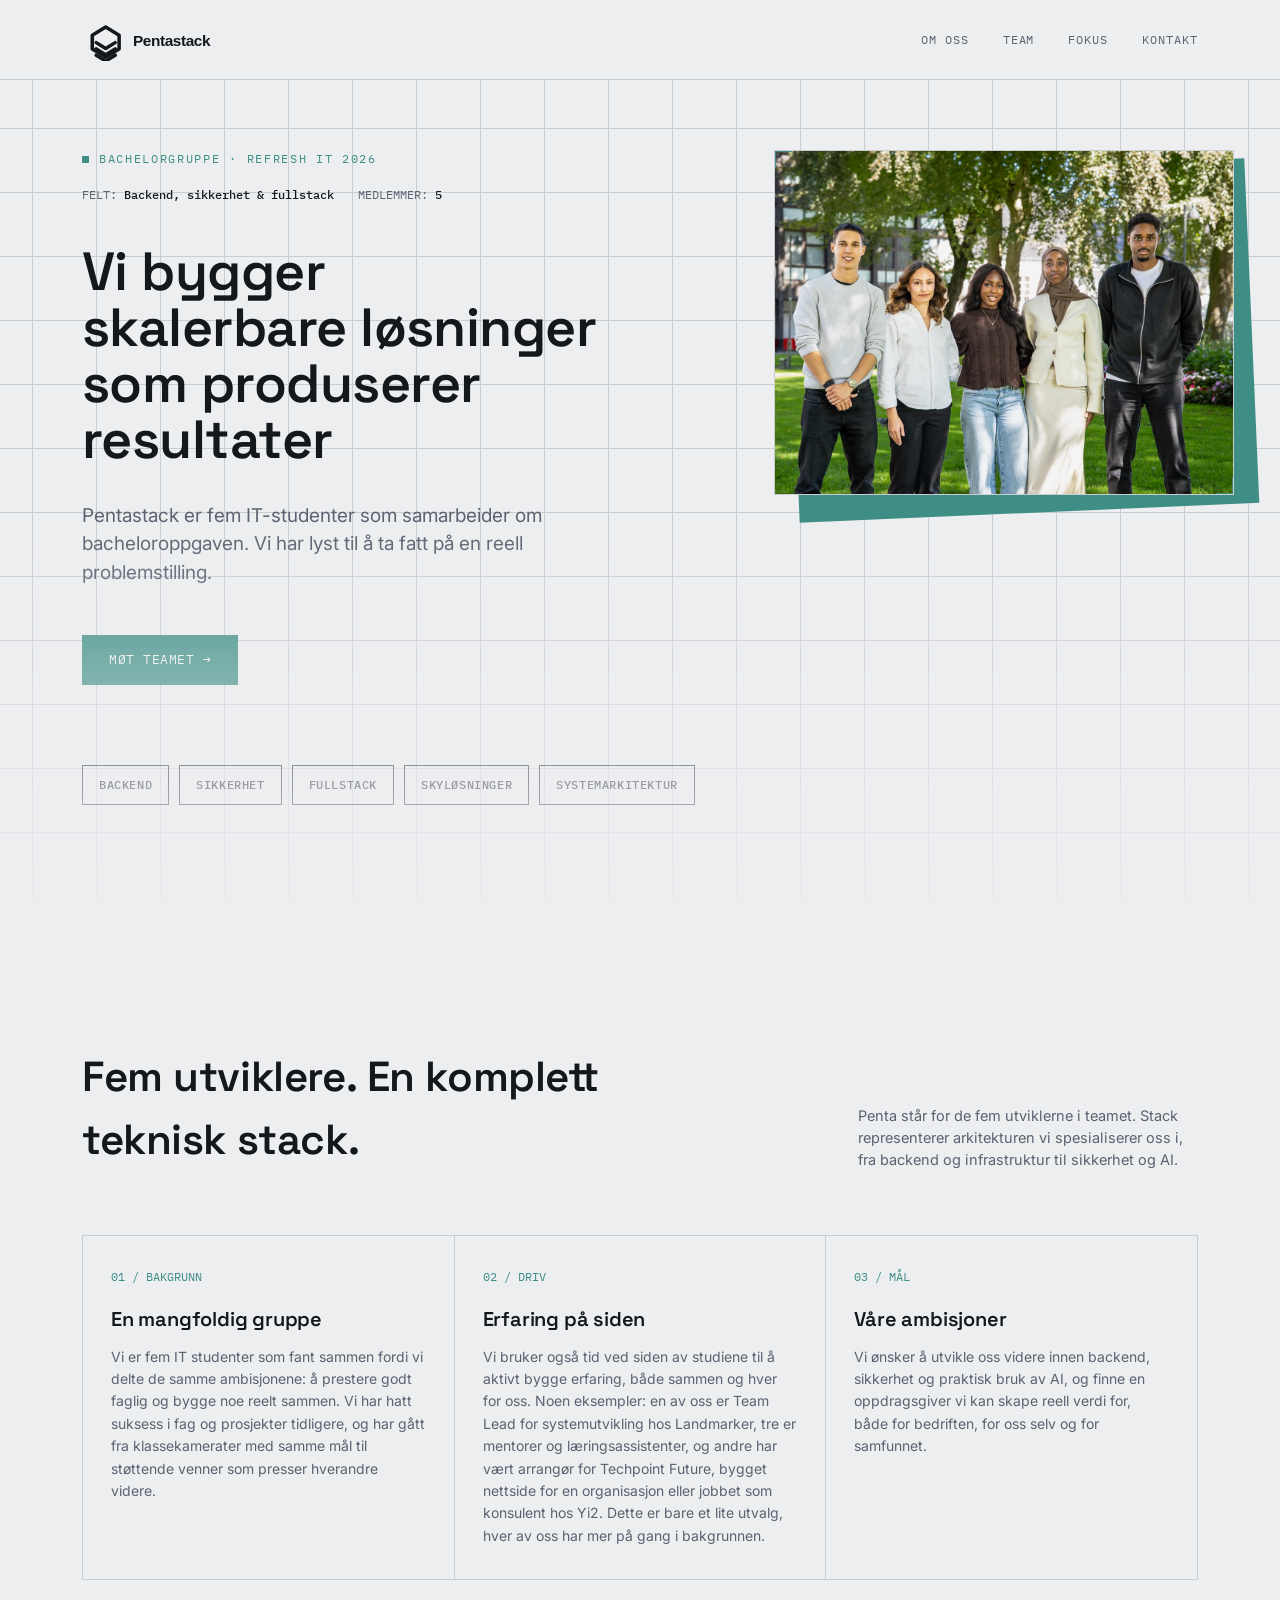
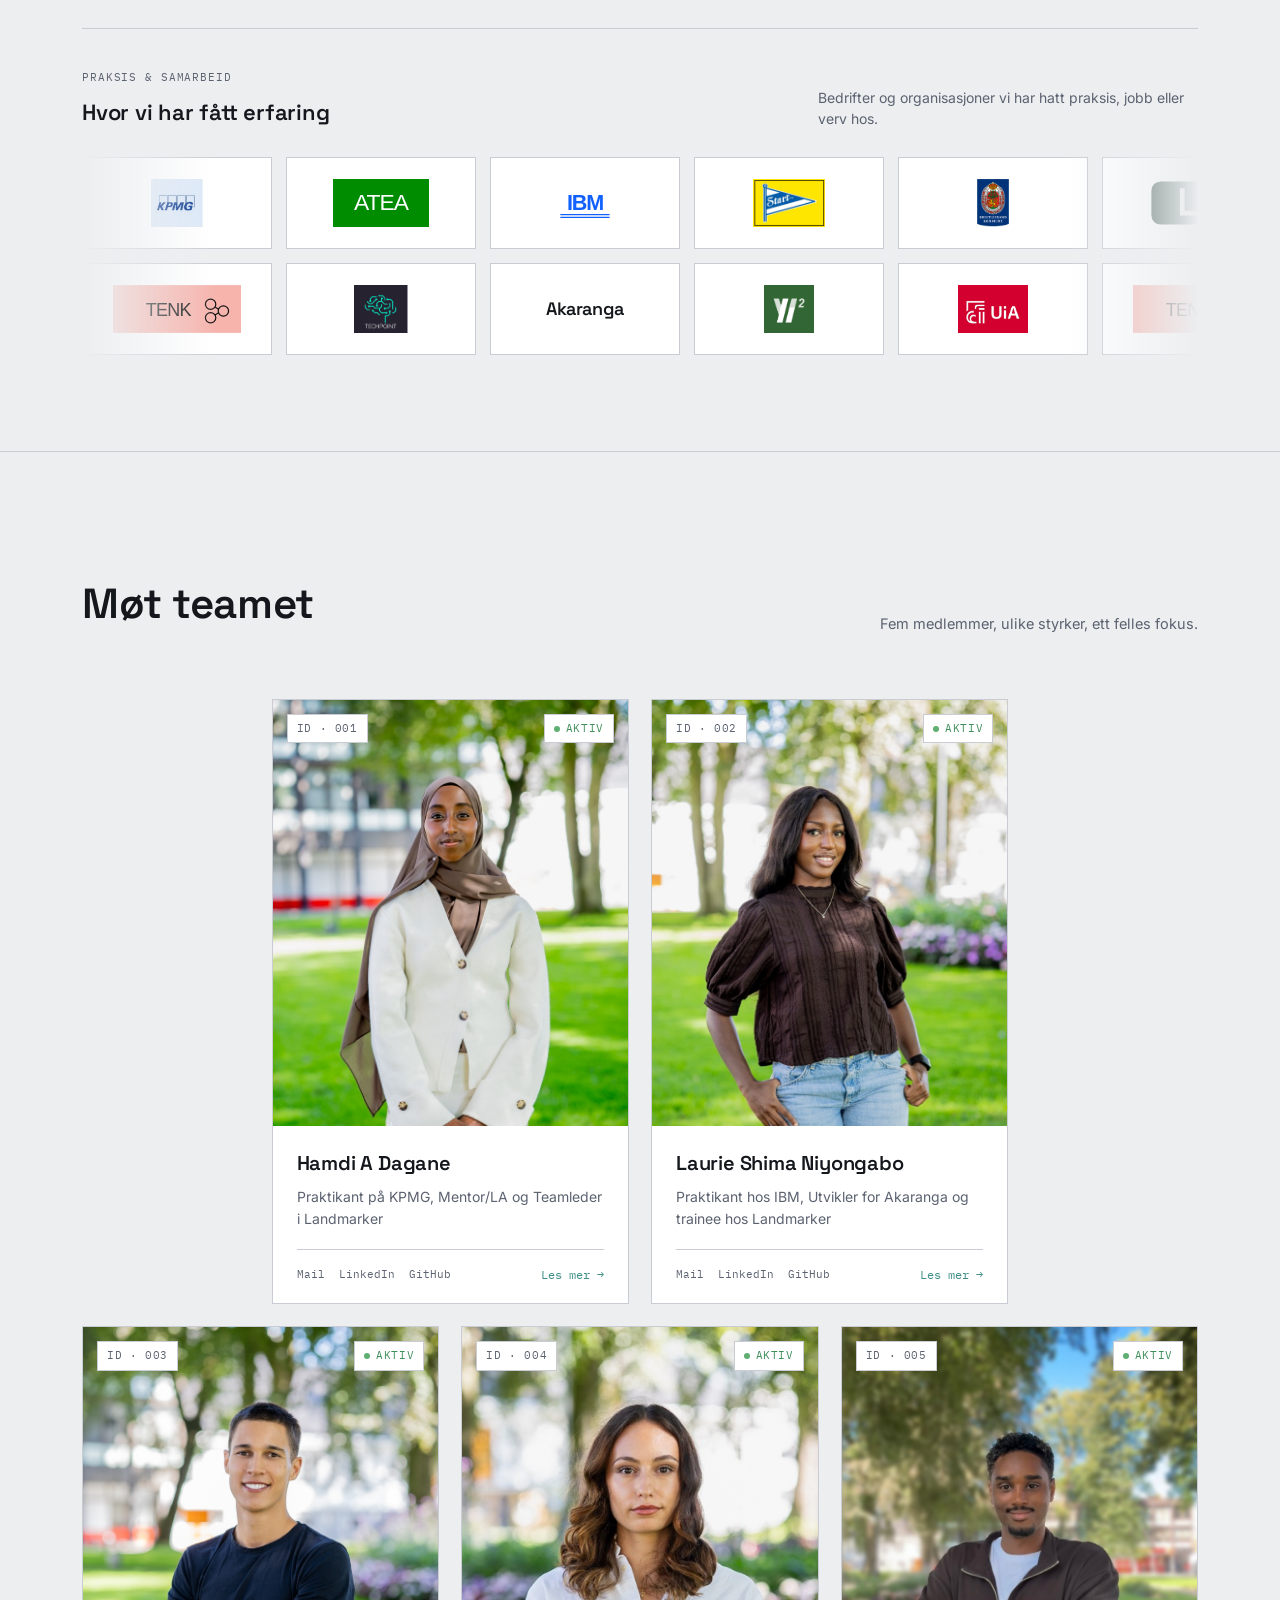
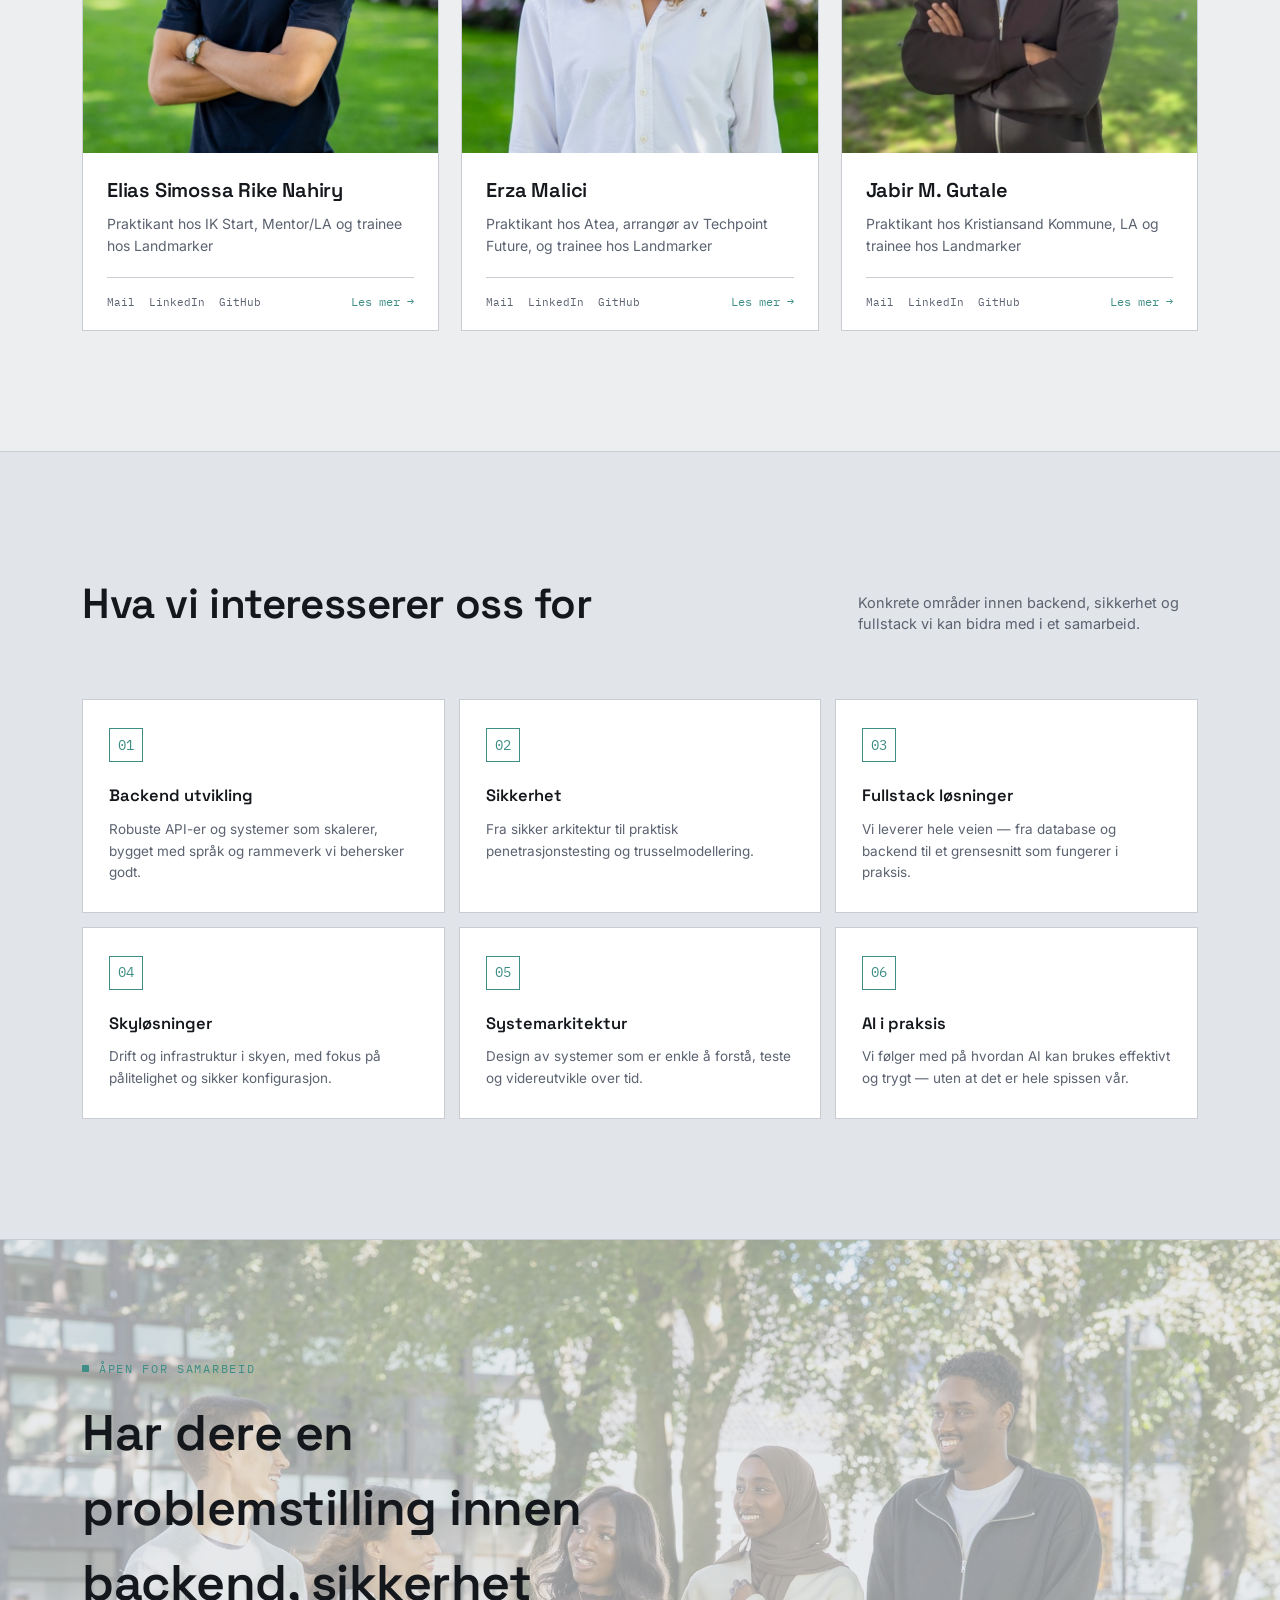
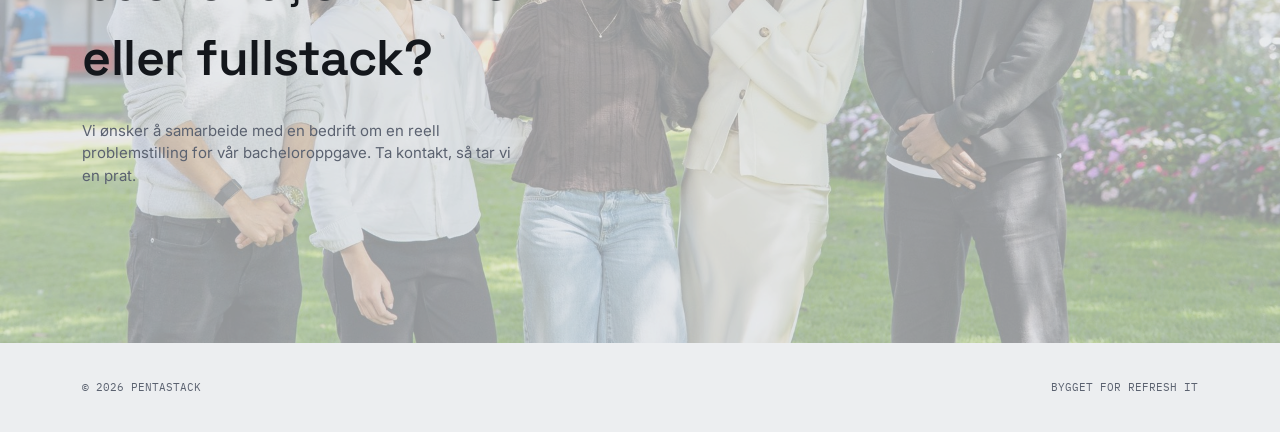
==== index.html @ 1e32d219 "Nytt design for Møt teamet og komprimerte portretter - Like brede kort med portrett i stående format" ====
<!DOCTYPE html>
<html lang="no">
<head>
<meta charset="UTF-8">
<meta name="viewport" content="width=device-width, initial-scale=1.0">
<title>Pentastack</title>
<link rel="icon" href="assets/Logo-Favi.png" type="image/png">
<link rel="preconnect" href="https://fonts.googleapis.com">
<link rel="preconnect" href="https://fonts.gstatic.com" crossorigin>
<link href="https://fonts.googleapis.com/css2?family=Space+Grotesk:wght@400;500;600;700&family=IBM+Plex+Mono:wght@400;500&family=Inter:wght@400;500;600&family=IBM+Plex+Sans:wght@400;500;600;700&display=swap" rel="stylesheet">
<style>

  /* ============ DESIGN TOKENS ============ */
  :root{
    /* base palette — solid colors only, no gradients */
    --ink:        #14171C;
    --ink-soft:   #1D2128;
    --paper:      #ECEEF0;
    --paper-soft: #E1E4E8;
    --line-dark:  #2B3038;
    --line-light: #C9CCD2;
    --text-dark:  #F2F3F1;
    --text-light: #14171C;
    --muted-dark: #8A909B;
    --muted-light:#5B6270;

    /* aksentfarge — turkis */
    --accent: #3E8E85;
    --accent-text: #F2F3F1;

    /* type */
    --font-display: 'Space Grotesk', 'IBM Plex Sans', sans-serif;
    --font-body: 'Inter', 'IBM Plex Sans', sans-serif;
    --font-mono: 'IBM Plex Mono', monospace;

    --bg: var(--paper);
    --bg-soft: var(--paper-soft);
    --fg: var(--text-light);
    --muted: var(--muted-light);
    --line: var(--line-light);
    --surface: #FFFFFF;
  }

  [data-mode="dark"]{
    --bg: var(--ink);
    --bg-soft: var(--ink-soft);
    --fg: var(--text-dark);
    --muted: var(--muted-dark);
    --line: var(--line-dark);
    --surface: #191D24;
  }

  *{box-sizing:border-box; margin:0; padding:0;}
  html{scroll-behavior:smooth;}
  body{
    background:var(--bg);
    color:var(--fg);
    font-family:var(--font-body);
    font-size:16px;
    line-height:1.5;
    transition:background .35s ease, color .35s ease;
    overflow-x:hidden;
  }
  ::selection{ background:var(--accent); color:var(--accent-text); }

  a{color:inherit; text-decoration:none;}
  ul{list-style:none;}
  img{max-width:100%; display:block;}

  .wrap{
    max-width:1180px;
    margin:0 auto;
    padding:0 32px;
  }
  section{ position:relative; padding:120px 0; border-bottom:1px solid var(--line); }
  section:last-of-type{ border-bottom:none; }

  .eyebrow{
    font-family:var(--font-mono);
    font-size:12px;
    letter-spacing:.14em;
    text-transform:uppercase;
    color:var(--accent);
    display:flex;
    align-items:center;
    gap:10px;
    margin-bottom:18px;
  }
  .eyebrow::before{
    content:"";
    width:7px; height:7px;
    background:var(--accent);
    display:inline-block;
    border-radius:1px;
  }

  h1,h2,h3{ font-family:var(--font-display); font-weight:600; letter-spacing:-.01em; }

  .btn{
    font-family:var(--font-mono);
    font-size:13px;
    letter-spacing:.04em;
    text-transform:uppercase;
    padding:14px 26px;
    border:1px solid var(--fg);
    background:transparent;
    color:var(--fg);
    cursor:pointer;
    display:inline-flex;
    align-items:center;
    gap:10px;
    transition:background .2s ease, color .2s ease, border-color .2s ease;
  }
  .btn:hover{ background:var(--fg); color:var(--bg); }
  .btn.primary{ background:var(--accent); border-color:var(--accent); color:var(--accent-text); }
  .btn.primary:hover{ background:transparent; color:var(--accent); }
  .btn:focus-visible, a:focus-visible, button:focus-visible{
    outline:2px solid var(--accent);
    outline-offset:3px;
  }

  /* ============ SCAN-FRAME CORNER BRACKETS ============ */
  .scan-frame{ position:relative; }
  .scan-frame::before,
  .scan-frame::after,
  .scan-frame .br-tr,
  .scan-frame .br-bl{
    content:"";
    position:absolute;
    width:16px; height:16px;
    border-color:var(--accent);
    border-style:solid;
    border-width:0;
    opacity:.85;
  }
  .scan-frame::before{ top:-1px; left:-1px; border-top-width:2px; border-left-width:2px; }
  .scan-frame::after{ bottom:-1px; right:-1px; border-bottom-width:2px; border-right-width:2px; }
  .scan-frame .br-tr{ top:-1px; right:-1px; border-top-width:2px; border-right-width:2px; }
  .scan-frame .br-bl{ bottom:-1px; left:-1px; border-bottom-width:2px; border-left-width:2px; }

  /* ============ NAV ============ */
  .nav{
    position:fixed; top:0; left:0; right:0; z-index:50;
    background:var(--bg);
    border-bottom:1px solid var(--line);
    transition:background .35s ease, border-color .35s ease;
  }
  .nav .wrap{ display:flex; align-items:center; justify-content:space-between; padding-top:18px; padding-bottom:18px; }
  .nav-brand{ font-family:var(--font-mono); font-size:13px; letter-spacing:.1em; }
  .nav-brand img{ width:150px; height:auto; }
  .nav-links{ display:flex; gap:34px; font-family:var(--font-mono); font-size:12px; letter-spacing:.08em; text-transform:uppercase; }
  .nav-links a{ color:var(--muted); transition:color .2s ease; position:relative; }
  .nav-links a:hover{ color:var(--fg); }

  /* ============ HERO ============ */
  .hero{
    padding-top:150px;
    padding-bottom:140px;
    background-image:
      repeating-linear-gradient(to right, var(--line) 0 1px, transparent 1px 64px),
      repeating-linear-gradient(to bottom, var(--line) 0 1px, transparent 1px 64px);
    background-position:center top;
    background-size:64px 64px;
    -webkit-mask-image:linear-gradient(to bottom, black 0%, black 55%, transparent 100%);
            mask-image:linear-gradient(to bottom, black 0%, black 55%, transparent 100%);
  }
  .hero-inner{ -webkit-mask-image:none; mask-image:none; }
  .hero .wrap{ position:relative; }
  .hero-id{
    font-family:var(--font-mono); font-size:12px; color:var(--muted);
    display:flex; gap:24px; margin-bottom:40px; flex-wrap:wrap;
  }
  .hero-id span b{ color:var(--fg); font-weight:500; }

  .redact-line{ overflow:hidden; display:block; }
  .redact-word{
    display:inline;
    position:relative;
    white-space:nowrap;
  }
  .redact-word::after{
    content:"";
    position:absolute; inset:0;
    background:var(--accent);
    transform-origin:left;
    animation:unredact .7s cubic-bezier(.65,0,.35,1) forwards;
    animation-delay:var(--d, 0s);
  }
  @keyframes unredact{
    0%{ transform:scaleX(0); }
    45%{ transform:scaleX(1); }
    100%{ transform:scaleX(1); left:101%; }
  }

  .hero h1{
    font-size:clamp(40px, 4.2vw, 60px);
    line-height:1.04;
    max-width:920px;
    margin-bottom:34px;
  }
  .hero p.lede{
    font-size:19px;
    color:var(--muted);
    max-width:560px;
    margin-bottom:48px;
  }
  .hero-actions{ display:flex; gap:16px; flex-wrap:wrap; margin-bottom:80px; }

  .hero-tags{ display:flex; gap:10px; flex-wrap:wrap; }
  .tag{
    font-family:var(--font-mono);
    font-size:12px;
    font-weight:500;
    letter-spacing:.05em;
    text-transform:uppercase;
    padding:10px 16px;
    border:1.5px solid var(--fg);
    color:var(--fg);
  }

  /* ============ HERO PHOTO / OPPLASTING ============ */
  .hero-grid{ display:grid; grid-template-columns:minmax(0,1fr) 360px; gap:32px; align-items:start; }
  .hero-photo-wrap{ position:relative; width:100%; max-width:360px; justify-self:start; }
  .hero-content{ position:relative; z-index:2; }
  .hero-photo-wrap{ width:460px; max-width:none; transform:translateX(-64px); z-index:1; }
  .hero-grid .hero-content{ width:calc(100% + 220px); }
  .hero-grid .redact-line{ overflow:visible; }
  .hero-photo-accent{
    position:absolute;
    inset:18px -18px -18px 18px;
    background:var(--accent);
    transform:rotate(-2.5deg);
    z-index:0;
  }
  .hero-photo{
    position:relative; z-index:1;
    aspect-ratio:4/3;
    background:var(--surface);
    border:1px solid var(--line);
    overflow:hidden;
    cursor:default;
  }
  .hero-photo img{ width:100%; height:100%; object-fit:cover; }

  /* ============ ABOUT ============ */
  .section-head{ display:flex; justify-content:space-between; align-items:flex-end; gap:40px; margin-bottom:64px; flex-wrap:wrap; }
  .section-head h2{ font-size:clamp(28px,3.4vw,42px); max-width:560px; }
  .section-head p{ color:var(--muted); max-width:340px; font-size:14.5px; }

  .about-grid{ display:grid; grid-template-columns:repeat(3, 1fr); gap:1px; background:var(--line); border:1px solid var(--line); }
  .about-card{ background:var(--bg); padding:32px 28px; }
  .num{ font-family:var(--font-mono); font-size:12px; color:var(--accent); margin-bottom:18px; display:block; }
  .about-card h3{ font-size:20px; margin-bottom:12px; }
  .about-card p{ color:var(--muted); font-size:14px; line-height:1.6; }

  /* sammenslått Om oss + Fokus */
  section.compact{ padding-top:100px; padding-bottom:96px; }
  .focus-subhead{ margin-top:56px; margin-bottom:24px; }
  .focus-subhead h3{ font-family:var(--font-display); font-size:22px; font-weight:600; }

  /* erfaring / praksis-strip */
  .exp-strip{ margin-top:48px; padding-top:40px; border-top:1px solid var(--line); }
  .exp-label{ font-family:var(--font-mono); font-size:11px; letter-spacing:.08em; text-transform:uppercase; color:var(--muted); display:block; margin-bottom:16px; }
  .exp-head{ display:flex; justify-content:space-between; align-items:flex-end; gap:24px; flex-wrap:wrap; margin-bottom:28px; }
  .exp-head h3{ font-family:var(--font-display); font-size:22px; font-weight:600; }
  .exp-head p{ color:var(--muted); font-size:14px; max-width:380px; }
  .exp-head .exp-label{ margin-bottom:10px; }

  /* uendelig logo-karusell: to rader som glir hver sin vei */
  .marquee-rows{ display:flex; flex-direction:column; gap:14px; }
  .marquee{
    --gap:14px;
    display:flex; gap:var(--gap); overflow:hidden;
    -webkit-mask-image:linear-gradient(to right, transparent, black 12%, black 88%, transparent);
            mask-image:linear-gradient(to right, transparent, black 12%, black 88%, transparent);
  }
  .marquee-group{
    flex-shrink:0; display:flex; gap:var(--gap);
    animation:marquee var(--speed, 38s) linear infinite;
  }
  .marquee.reverse .marquee-group{ animation-direction:reverse; }
  .marquee:hover .marquee-group{ animation-play-state:paused; }
  @keyframes marquee{ to{ transform:translateX(calc(-100% - var(--gap))); } }

  .exp-chip{
    flex:0 0 auto; width:190px; height:92px; padding:18px 24px;
    border:1px solid var(--line); background:var(--surface); color:var(--fg);
    display:flex; align-items:center; justify-content:center;
    transition:border-color .2s ease, transform .2s ease, box-shadow .2s ease;
  }
  .exp-chip:hover{ border-color:var(--accent); transform:translateY(-3px); box-shadow:0 8px 20px rgb(20 23 28 / .10); }
  .exp-chip img{ width:100%; max-width:132px; max-height:48px; object-fit:contain; }
  .exp-chip.text-logo{ font-family:var(--font-display); font-weight:600; font-size:18px; letter-spacing:-.02em; }

  @media (max-width: 700px){
    .marquee{ --gap:10px; }
    .exp-chip{ width:140px; height:72px; padding:12px 16px; }
    .exp-chip img{ max-height:38px; }
  }
  @media (prefers-reduced-motion: reduce){
    .marquee{ -webkit-mask-image:none; mask-image:none; }
    .marquee-group{ animation:none !important; flex-wrap:wrap; justify-content:center; flex-shrink:1; }
    .marquee-group[aria-hidden="true"], .marquee-group > [aria-hidden="true"]{ display:none; }
  }

  /* ============ FOCUS AREAS ============ */
  .focus{ background:var(--bg-soft); }
  .focus-grid{ display:grid; grid-template-columns:repeat(3,1fr); gap:14px; }
  .focus-card{
    padding:28px 26px;
    background:var(--surface);
    border:1px solid var(--line);
    transition:border-color .2s ease, transform .2s ease;
  }
  .focus-card:hover{ border-color:var(--accent); transform:translateY(-3px); }
  .focus-card .icon{
    width:34px; height:34px;
    border:1px solid var(--accent);
    color:var(--accent);
    display:flex; align-items:center; justify-content:center;
    font-family:var(--font-mono); font-size:14px;
    margin-bottom:22px;
  }
  .focus-card h4{ font-family:var(--font-display); font-size:16.5px; font-weight:600; margin-bottom:10px; }
  .focus-card p{ font-size:13.5px; color:var(--muted); line-height:1.6; }

  /* ============ TEAM ============ */
  .team-grid{ display:grid; grid-template-columns:repeat(6, minmax(0,1fr)); gap:22px; }
  .badge{ grid-column:span 2; }
  .badge:nth-child(1){ grid-column:2 / 4; }
  .badge:nth-child(2){ grid-column:4 / 6; }
  .badge{
    background:var(--surface);
    border:1px solid var(--line);
    position:relative;
    display:flex; flex-direction:column;
    overflow:hidden;
    transition:transform .25s ease, box-shadow .25s ease, border-color .25s ease;
  }
  .badge-photo{
    position:relative;
    aspect-ratio:5/6;
    background:var(--bg-soft);
    overflow:hidden;
  }
  .badge-photo img{ width:100%; height:100%; object-fit:cover; object-position:center 22%; transition:transform .6s cubic-bezier(.2,.7,.2,1); }
  /* turkis strek som tegnes inn under bildet ved hover */
  .badge-photo::after{
    content:""; position:absolute; left:0; right:0; bottom:0; height:3px;
    background:var(--accent); transform:scaleX(0); transform-origin:left;
    transition:transform .4s cubic-bezier(.65,0,.35,1);
  }
  .badge-id, .badge-status{
    position:absolute; top:14px; z-index:1;
    font-family:var(--font-mono); font-size:10.5px; letter-spacing:.06em; text-transform:uppercase;
    padding:6px 9px; background:var(--surface); border:1px solid var(--line);
  }
  .badge-id{ left:14px; color:var(--muted); }
  .badge-status{ right:14px; display:flex; align-items:center; gap:6px; color:#3E8E5A; }
  .badge-status .dot{ width:6px; height:6px; background:#5FAE72; border-radius:50%; animation:pulse 2.4s ease-in-out infinite; }
  @keyframes pulse{ 0%,100%{ box-shadow:0 0 0 0 rgb(95 174 114 / .55); } 50%{ box-shadow:0 0 0 5px rgb(95 174 114 / 0); } }
  .badge-body{ display:flex; flex-direction:column; flex:1; padding:22px 24px 20px; }
  .badge h3{ font-size:20px; margin-bottom:8px; }
  .badge .role{ font-size:14px; line-height:1.55; color:var(--muted); margin-bottom:20px; }
  .badge-links{ display:flex; align-items:center; gap:14px; margin-top:auto; border-top:1px solid var(--line); padding-top:16px; }
  .badge-links a{ font-family:var(--font-mono); font-size:11px; color:var(--muted); transition:color .2s ease; position:relative; z-index:2; }
  .badge-links a:hover{ color:var(--accent); }
  .badge:hover{ border-color:var(--accent); }
  .badge:hover .badge-photo::after{ transform:scaleX(1); }
  @media (hover: hover) and (prefers-reduced-motion: no-preference){
    .badge:hover{ transform:translateY(-6px); box-shadow:0 14px 30px rgb(20 23 28 / .12); }
    .badge:hover .badge-photo img{ transform:scale(1.05); }
  }
  /* kortene glir inn ett etter ett */
  .team-grid.reveal{ opacity:1; transform:none; }
  .team-grid:not(.visible) .badge{ opacity:0; }
  .team-grid.visible .badge{ animation:cardIn .7s cubic-bezier(.2,.7,.2,1) backwards; }
  .team-grid.visible .badge:nth-child(2){ animation-delay:.08s; }
  .team-grid.visible .badge:nth-child(3){ animation-delay:.16s; }
  .team-grid.visible .badge:nth-child(4){ animation-delay:.24s; }
  .team-grid.visible .badge:nth-child(5){ animation-delay:.32s; }
  @keyframes cardIn{ from{ opacity:0; transform:translateY(28px); } }
  .profile-trigger{ margin-left:auto; border:0; background:none; color:var(--accent); font:12px var(--font-mono); cursor:pointer; white-space:nowrap; }
  .profile-trigger::after{ content:""; position:absolute; inset:0; }
  .badge:has(.profile-trigger:focus-visible){ outline:2px solid var(--accent); outline-offset:3px; }
  body.profile-open{ overflow:hidden; }
  .profile-dialog{ margin:auto; width:min(1040px, calc(100% - 32px)); max-height:calc(100dvh - 32px); padding:24px; background:var(--surface); color:var(--fg); border:1px solid var(--accent); overflow-y:auto; }
  .profile-dialog[open]{ display:grid; grid-template-columns:minmax(160px, .65fr) minmax(0, 1.65fr); column-gap:28px; }
  .profile-dialog::backdrop{ background:rgb(20 23 28 / .75); }
  .profile-close{ grid-column:1 / -1; display:block; margin-left:auto; margin-bottom:12px; padding:8px 14px; }
  .profile-photo{ grid-column:1; grid-row:2 / 6; align-self:start; width:100%; aspect-ratio:3 / 4; object-fit:cover; object-position:center 24%; }
  .profile-dialog .eyebrow{ grid-column:2; margin-bottom:8px; }
  .profile-dialog h2{ grid-column:2; font-size:clamp(24px, 3vw, 30px); margin-bottom:12px; }
  .profile-bio{ grid-column:2; color:var(--muted); font-size:15px; line-height:1.55; margin-bottom:18px; white-space:pre-line; }
  .profile-dialog .badge-links{ grid-column:2; flex-wrap:wrap; padding-top:12px; }
  @media (max-width: 600px){
    .profile-dialog{ width:calc(100% - 16px); max-height:calc(100dvh - 16px); padding:16px; }
    .profile-dialog[open]{ grid-template-columns:1fr; }
    .profile-photo{ display:none; }
    .profile-dialog .eyebrow, .profile-dialog h2, .profile-bio, .profile-dialog .badge-links{ grid-column:1; }
    .profile-dialog .eyebrow{ display:none; }
    .profile-dialog h2{ font-size:23px; margin-bottom:10px; }
    .profile-bio{ font-size:14px; line-height:1.45; margin-bottom:12px; }
  }
  @media (max-height: 650px) and (min-width: 601px){
    .profile-dialog{ padding:16px; width:min(1180px, calc(100% - 24px)); }
    .profile-dialog[open]{ grid-template-columns:minmax(120px, .4fr) minmax(0, 1.8fr); column-gap:20px; }
    .profile-bio{ font-size:14px; line-height:1.4; }
    .profile-dialog .eyebrow{ display:none; }
  }

  /* ============ CONTACT ============ */
  .contact{ position:relative; isolation:isolate; background:var(--bg-soft); overflow:hidden; }
  .contact::before{ content:""; position:absolute; inset:0; background:url("assets/group-photo.png/GruppebildeNR2.jpg") center/cover no-repeat; opacity:.50; z-index:-2; }
  .contact::after{ content:""; position:absolute; inset:0; background:var(--bg-soft); opacity:.30; z-index:-1; }
  .contact-inner{ position:relative; z-index:1; display:grid; grid-template-columns:1.2fr .8fr; gap:60px; align-items:start; }
  .contact h2{ font-size:clamp(30px,4vw,50px); max-width:520px; margin-bottom:24px; }
  .contact p{ color:var(--muted); max-width:440px; margin-bottom:36px; font-size:15px; }

  footer{ padding:36px 0; }
  footer .wrap{ display:flex; justify-content:space-between; align-items:center; font-family:var(--font-mono); font-size:11px; color:var(--muted); flex-wrap:wrap; gap:24px; }

  /* ============ REVEAL ON SCROLL ============ */
  .reveal{ opacity:0; transform:translateY(18px); transition:opacity .6s ease, transform .6s ease; }
  .reveal.visible{ opacity:1; transform:translateY(0); }

  @media (max-width: 860px){
    .about-grid, .focus-grid{ grid-template-columns:1fr; }
    .team-grid{ grid-template-columns:repeat(2, minmax(0,1fr)); gap:16px; }
    .team-grid .badge{ grid-column:auto; }
    .team-grid .badge:last-child{ grid-column:1 / -1; justify-self:center; width:calc(50% - 8px); }
    .contact-inner{ grid-template-columns:1fr; }
    .hero-grid{ grid-template-columns:1fr; gap:40px; }
    .hero-photo-wrap{ order:-1; max-width:420px; width:100%; transform:none; }
    .hero-grid .hero-content{ width:100%; }
    .hero-grid .redact-line{ overflow:hidden; }
    .nav-links{ display:none; }
    section{ padding:80px 0; }
    .hero{ padding-top:150px; }
  }

  @media (max-width: 560px){
    .team-grid{ grid-template-columns:1fr; max-width:400px; margin:0 auto; }
    .team-grid .badge:last-child{ width:auto; justify-self:stretch; }
  }

  @media (prefers-reduced-motion: reduce){
    .badge-status .dot{ animation:none !important; }
    *{ animation-duration:.01ms !important; animation-iteration-count:1 !important; transition-duration:.01ms !important; scroll-behavior:auto !important; }
  }
</style>
</head>
<body data-mode="light">

  <!-- ============ NAV ============ -->
  <nav class="nav">
    <div class="wrap">
      <div class="nav-brand"><img src="assets/pentastack-logo.svg" alt="Pentastack"></div>
      <div class="nav-links">
        <a href="#om">Om oss</a>
        <a href="#team">Team</a>
        <a href="#fokus">Fokus</a>
        <a href="#kontakt">Kontakt</a>
      </div>
    </div>
  </nav>

  <!-- ============ HERO ============ -->
  <header class="hero">
    <div class="wrap hero-inner">
      <div class="hero-grid">
        <div class="hero-content">
          <div class="eyebrow">Bachelorgruppe · Refresh IT 2026</div>
          <div class="hero-id">
            <span>FELT: <b>Backend, sikkerhet &amp; fullstack</b></span>
            <span>MEDLEMMER: <b>5</b></span>
          </div>

          <h1>
            <span class="redact-line"><span class="redact-word" style="--d:.1s">Vi bygger</span></span>
            <span class="redact-line"><span class="redact-word" style="--d:.35s">skalerbare løsninger</span></span>
            <span class="redact-line"><span class="redact-word" style="--d:.6s">som produserer</span></span>
            <span class="redact-line"><span class="redact-word" style="--d:.85s">resultater</span></span>
          </h1>

          <p class="lede">Pentastack er fem IT-studenter som samarbeider om bacheloroppgaven. Vi har lyst til å ta fatt på en reell problemstilling.</p>

          <div class="hero-actions">
            <a href="#team" class="btn primary">Møt teamet →</a>
          </div>

          <div class="hero-tags">
            <span class="tag">Backend</span>
            <span class="tag">Sikkerhet</span>
            <span class="tag">Fullstack</span>
            <span class="tag">Skyløsninger</span>
            <span class="tag">Systemarkitektur</span>
          </div>
        </div>

        <div class="hero-photo-wrap">
          <div class="hero-photo-accent" aria-hidden="true"></div>
          <div class="hero-photo scan-frame" id="heroPhotoBox">
            <img id="heroPhotoImg" src="assets/group-photo.png/Gruppebilde.jpg" alt="Gruppebilde" fetchpriority="high">
          </div>
        </div>
      </div>
    </div>
  </header>

  <!-- ============ OM OSS ============ -->
  <section id="om" class="compact">
    <div class="wrap">
      <div class="section-head reveal">
        <h2>Fem utviklere. En komplett teknisk stack.</h2>
        <p>Penta står for de fem utviklerne i teamet. Stack representerer arkitekturen vi spesialiserer oss i, fra backend og infrastruktur til sikkerhet og AI.</p>
      </div>

      <div class="about-grid reveal">
        <div class="about-card">
          <span class="num">01 / BAKGRUNN</span>
          <h3>En mangfoldig gruppe</h3>
          <p>Vi er fem IT studenter som fant sammen fordi vi delte de samme ambisjonene: å prestere godt faglig og bygge noe reelt sammen. Vi har hatt suksess i fag og prosjekter tidligere, og har gått fra klassekamerater med samme mål til støttende venner som presser hverandre videre.</p>
        </div>
        <div class="about-card">
          <span class="num">02 / DRIV</span>
          <h3>Erfaring på siden</h3>
          <p>Vi bruker også tid ved siden av studiene til å aktivt bygge erfaring, både sammen og hver for oss. Noen eksempler: en av oss er Team Lead for systemutvikling hos Landmarker, tre er mentorer og læringsassistenter, og andre har vært arrangør for Techpoint Future, bygget nettside for en organisasjon eller jobbet som konsulent hos Yi2. Dette er bare et lite utvalg, hver av oss har mer på gang i bakgrunnen.</p>
        </div>
        <div class="about-card">
          <span class="num">03 / MÅL</span>
          <h3>Våre ambisjoner</h3>
          <p>Vi ønsker å utvikle oss videre innen backend, sikkerhet og praktisk bruk av AI, og finne en oppdragsgiver vi kan skape reell verdi for, både for bedriften, for oss selv og for samfunnet.</p>
        </div>
      </div>

      <div class="exp-strip reveal">
        <div class="exp-head">
          <div>
            <span class="exp-label">Praksis &amp; samarbeid</span>
            <h3>Hvor vi har fått erfaring</h3>
          </div>
          <p>Bedrifter og organisasjoner vi har hatt praksis, jobb eller verv hos.</p>
        </div>
        <div class="marquee-rows">
          <div class="marquee" style="--speed:40s">
            <div class="marquee-group">
              <span class="exp-chip"><img src="assets/logos/KPMG.png" alt="KPMG"></span>
              <span class="exp-chip"><img src="assets/logos/atea.svg" alt="Atea"></span>
              <span class="exp-chip"><img src="assets/logos/ibm.svg" alt="IBM"></span>
              <span class="exp-chip"><img src="assets/logos/IK Start.png" alt="IK Start"></span>
              <span class="exp-chip"><img src="assets/logos/Kristiansand Kommune.png" alt="Kristiansand kommune"></span>
              <span class="exp-chip"><img src="assets/logos/landmarker.svg" alt="Landmarker"></span>
            </div>
          </div>
          <div class="marquee reverse" style="--speed:34s">
            <div class="marquee-group">
              <span class="exp-chip"><img src="assets/logos/tenk-tech.svg" alt="Tenk-Tech"></span>
              <span class="exp-chip"><img src="assets/logos/Techpoint.png" alt="TechPoint"></span>
              <span class="exp-chip text-logo">Akaranga</span>
              <span class="exp-chip"><img src="assets/logos/Yi2.png" alt="Yi2"></span>
              <span class="exp-chip"><img src="assets/logos/UIA.png" alt="Universitetet i Agder"></span>
            </div>
          </div>
        </div>
      </div>
    </div>
  </section>

  <!-- ============ TEAM ============ -->
  <section id="team">
    <div class="wrap">
      <div class="section-head reveal">
        <h2>Møt teamet</h2>
        <p>Fem medlemmer, ulike styrker, ett felles fokus.</p>
      </div>

      <div class="team-grid reveal">
        <article class="badge">
          <div class="badge-photo">
            <img src="assets/Portretter/HamdiPortrett.jpg" alt="Hamdi" loading="lazy">
            <span class="badge-id">ID · 001</span>
            <span class="badge-status"><span class="dot"></span>Aktiv</span>
          </div>
          <div class="badge-body">
            <h3>Hamdi A Dagane</h3>
            <p class="role">Praktikant på KPMG, Mentor/LA og Teamleder i Landmarker</p>
            <div class="badge-links"><a href="mailto:hamdi2005dagane@hotmail.com">Mail</a><a href="https://www.linkedin.com/in/hamdi-a-dagane-592a52226/">LinkedIn</a><a href="https://github.com/Hamdi205">GitHub</a></div>
          </div>
        </article>

        <article class="badge">
          <div class="badge-photo">
            <img src="assets/Portretter/LauriePorttrett.jpg" alt="Laurie" loading="lazy">
            <span class="badge-id">ID · 002</span>
            <span class="badge-status"><span class="dot"></span>Aktiv</span>
          </div>
          <div class="badge-body">
            <h3>Laurie Shima Niyongabo</h3>
            <p class="role">Praktikant hos IBM, Utvikler for Akaranga og trainee hos Landmarker</p>
            <div class="badge-links"><a href="mailto:laurie.niyongabo@gmail.com">Mail</a><a href="https://www.linkedin.com/in/laurie-shima-niyongabo-3408b9352/">LinkedIn</a><a href="https://github.com/laurieniyongabo">GitHub</a></div>
          </div>
        </article>

        <article class="badge">
          <div class="badge-photo">
            <img src="assets/Portretter/EliasPortrett.jpg" alt="Elias" loading="lazy">
            <span class="badge-id">ID · 003</span>
            <span class="badge-status"><span class="dot"></span>Aktiv</span>
          </div>
          <div class="badge-body">
            <h3>Elias Simossa Rike Nahiry</h3>
            <p class="role">Praktikant hos IK Start, Mentor/LA og trainee hos Landmarker</p>
            <div class="badge-links"><a href="mailto:esnahiry@uia.no">Mail</a><a href="https://www.linkedin.com/in/elias-nahiry-025734388/">LinkedIn</a><a href="https://github.com/eliasnahiry">GitHub</a></div>
          </div>
        </article>

        <article class="badge">
          <div class="badge-photo">
            <img src="assets/Portretter/ErzaPortrett.jpg" alt="Erza" loading="lazy">
            <span class="badge-id">ID · 004</span>
            <span class="badge-status"><span class="dot"></span>Aktiv</span>
          </div>
          <div class="badge-body">
            <h3>Erza Malici</h3>
            <p class="role">Praktikant hos Atea, arrangør av Techpoint Future, og trainee hos Landmarker</p>
            <div class="badge-links"><a href="mailto:erzam@uia.no">Mail</a><a href="https://www.linkedin.com/in/erza-malici/">LinkedIn</a><a href="https://github.com/erzamalici">GitHub</a></div>
          </div>
        </article>

        <article class="badge">
          <div class="badge-photo">
            <img src="assets/Portretter/JabirPortrett.jpg" alt="Jabir" loading="lazy">
            <span class="badge-id">ID · 005</span>
            <span class="badge-status"><span class="dot"></span>Aktiv</span>
          </div>
          <div class="badge-body">
            <h3>Jabir M. Gutale</h3>
            <p class="role">Praktikant hos Kristiansand Kommune, LA og trainee hos Landmarker</p>
            <div class="badge-links"><a href="mailto:Jabirmg1911@gmail.com">Mail</a><a href="https://www.linkedin.com/in/jabir-mahamoud-gutale-a01a89219/">LinkedIn</a><a href="https://github.com/JabirMAG">GitHub</a></div>
          </div>
        </article>
      </div>
    </div>
  </section>

  <!-- ============ FOKUSOMRÅDER ============ -->
  <section id="fokus" class="focus">
    <div class="wrap">
      <div class="section-head reveal">
        <h2>Hva vi interesserer oss for</h2>
        <p>Konkrete områder innen backend, sikkerhet og fullstack vi kan bidra med i et samarbeid.</p>
      </div>

      <div class="focus-grid reveal">
        <div class="focus-card"><div class="icon">01</div><h4>Backend utvikling</h4><p>Robuste API-er og systemer som skalerer, bygget med språk og rammeverk vi behersker godt.</p></div>
        <div class="focus-card"><div class="icon">02</div><h4>Sikkerhet</h4><p>Fra sikker arkitektur til praktisk penetrasjonstesting og trusselmodellering.</p></div>
        <div class="focus-card"><div class="icon">03</div><h4>Fullstack løsninger</h4><p>Vi leverer hele veien — fra database og backend til et grensesnitt som fungerer i praksis.</p></div>
        <div class="focus-card"><div class="icon">04</div><h4>Skyløsninger</h4><p>Drift og infrastruktur i skyen, med fokus på pålitelighet og sikker konfigurasjon.</p></div>
        <div class="focus-card"><div class="icon">05</div><h4>Systemarkitektur</h4><p>Design av systemer som er enkle å forstå, teste og videreutvikle over tid.</p></div>
        <div class="focus-card"><div class="icon">06</div><h4>AI i praksis</h4><p>Vi følger med på hvordan AI kan brukes effektivt og trygt — uten at det er hele spissen vår.</p></div>
      </div>
    </div>
  </section>

  <!-- ============ KONTAKT ============ -->
  <section id="kontakt" class="contact">
    <div class="wrap contact-inner">
      <div class="reveal">
        <div class="eyebrow">Åpen for samarbeid</div>
        <h2>Har dere en problemstilling innen backend, sikkerhet eller fullstack?</h2>
        <p>Vi ønsker å samarbeide med en bedrift om en reell problemstilling for vår bacheloroppgave. Ta kontakt, så tar vi en prat.</p>
      </div>
    </div>
  </section>

  <footer>
    <div class="wrap">
      <span>© 2026 PENTASTACK</span>
      <span>BYGGET FOR REFRESH IT</span>
    </div>
  </footer>

  <dialog class="profile-dialog" id="profileDialog" aria-labelledby="profileName" aria-describedby="profileBio">
    <button class="btn profile-close" type="button" autofocus>Lukk &times;</button>
    <img class="profile-photo" id="profilePhoto" alt="">
    <div class="eyebrow">Møt teamet</div>
    <h2 id="profileName"></h2>
    <p class="profile-bio" id="profileBio"></p>
    <div class="badge-links" id="profileLinks"></div>
  </dialog>

<script>
  // Utvid disse tekstene med mer informasjon om hvert medlem ved behov.
  (function(){
    var biographies = [
      'Jeg er leder for PentaStack og har en særlig interesse for backend, databaser og systemutvikling. Jeg var en av to Scrum Masters i et prosjekt for Kartverket og Norsk Luftambulanse, som delte 1. plass på EXPO 2025. I tillegg har jeg hatt frivillige verv hos Tenk-tech og Techpoint Future, og presentert på GEOFORUMs XYZ-konferanse i 2026.\n\nI dag er jeg praksisstudent i KPMGs Tech-avdeling, der jeg jobber med ServiceNow, og juniorutvikler hos startupen Landmarker. Ved UiA er jeg lærerassistent i Programmering og Prosjektsamarbeid, og mentor for førsteårsstudenter og utvekslingsstudenter.\n\nSom person er jeg lærevillig, ambisiøs og engasjert.',
      'Gjennom studiet har jeg fått erfaring med flere sider av systemutvikling, fra backend og databaser til UX og utvikling av komplette løsninger. Jeg liker spesielt backend-delen og arbeidet med hvordan data, sikkerhet og ulike deler av et system henger sammen. Jeg har blant annet jobbet med C#, databaser og Docker-baserte løsninger gjennom ulike studieprosjekter.\n\nVed siden av studiet utvikler jeg på egen hånd en plattform for organisasjonen Akaranga. Der har jeg ansvar for hele utviklingsprosessen og bygger løsningen fra bunnen av, blant annet med backend, databasedesign, autentisering og sikkerhet. Det har gitt meg erfaring med å ta egne tekniske valg og jobbe med et prosjekt over lengre tid, i stedet for bare innenfor rammene av et skoleprosjekt.\n\nJeg har også jobbet som utvikler hos Land, hvor jeg hovedsakelig bidrar med backend, databaser og sikkerhet. Denne høsten har jeg i tillegg praksis hos IBM Consulting. Der jobber jeg med et prosjekt innen moderne dataplattformer og datasentrisk sikkerhet, hvor jeg får erfaring med teknologier og konsepter som er ganske forskjellige fra det jeg tidligere har jobbet med på studiet.',
      'Jeg har en særlig interesse for systemutvikling, backend og databaser, og trives med å utvikle løsninger som løser reelle problemer. Jeg var en av to Scrum Masters i et prosjekt for Kartverket og Norsk Luftambulanse, hvor vi utviklet en fullstack-løsning som delte 1. plass blant 23 grupper på EXPO 2025.\n\nI dag har jeg praksis hos IK Start, hvor jeg jobber med utvikling av tekniske løsninger for klubben. Ved UiA er jeg lærerassistent i Programmering og Prosjektsamarbeid, i tillegg til å være mentor for førsteårsstudenter.\n\nVed siden av teknologi har jeg flere års erfaring fra profesjonell fotball, blant annet i IK Start og Grorud. Som person er jeg ambisiøs, lærevillig og målrettet, og erfaringene mine fra både teknologi og idrett har gitt meg et sterkt fokus på samarbeid, struktur og kontinuerlig utvikling.',
      'Jeg studerer bachelor i IT og informasjonssystemer ved Universitetet i Agder og har erfaring innen systemutvikling, databaser, dataanalyse og prosjektarbeid. Teknisk har jeg blant annet erfaring med C#, Python, HTML, CSS, ASP.NET Core MVC, SQL/MariaDB, Docker, Git og GitHub. Gjennom tidligere studieprosjekter har jeg vært med på å utvikle webapplikasjoner fra idé til ferdig løsning, med arbeid innen både frontend, backend, databaser og sikkerhet.\n\nVed siden av studiene har jeg de siste to årene hatt studentstilling ved Institutt for informasjonssystemer ved UiA. Som medansvarlig og arrangør for Techpoint Future, en teknologikonferanse for rundt 250 elever, har jeg fått erfaring med prosjektplanlegging, koordinering av bedrifter og samarbeidspartnere, logistikk og gjennomføring. Under arrangementet hadde jeg operativt ansvar, noe som har gitt meg erfaring med å ta initiativ og håndtere uforutsette situasjoner.\n\nJeg har også praksis hos Atea i Analytics-avdelingen, hvor jeg arbeider med Microsoft Power BI og Fabric, samt SQL, datarensing og analyse. Kombinasjonen av teknisk kompetanse, dataforståelse og prosjekt-/koordinerings­erfaring gjør at jeg kan bidra både i utviklingen av løsningen og i forståelsen av virksomhetens behov.',
      'Jeg er tredjeårsstudent i IT og informasjonssystemer ved UiA, og trives best når jeg får jobbe med systemutvikling og backend. Jeg liker spesielt å sette meg inn i hvordan ting fungerer, løse problemer og bygge løsninger som faktisk kan tas i bruk. Jeg har blant annet hatt hovedansvar for backend og kartløsningen i et prosjekt for Kartverket og Norsk Luftambulanse, som delte 1. plass på EXPO 2025.\n\nI dag er jeg i praksis hos Kristiansand kommune, Samfunnsmedisinsk enhet, hvor jeg jobber med digitalisering og utvikling av en løsning for ALIS-området. Ved siden av studiene er jeg juniorutvikler hos Landmarker og læringsassistent ved UiA for andre året på rad, innen programmering, systemutvikling og databaser.\n\nSom person er jeg ambisiøs, nysgjerrig og glad i å lære nye ting. Jeg liker å ta initiativ, utfordre meg selv og blir fort engasjert når jeg får jobbe med noe jeg synes er spennende.'
    ];
    var dialog = document.getElementById('profileDialog');
    var opener;
    document.querySelectorAll('#team .badge').forEach(function(card, index){
      var name = card.querySelector('h3').textContent;
      var trigger = document.createElement('button');
      trigger.type = 'button';
      trigger.className = 'profile-trigger';
      trigger.textContent = 'Les mer →';
      trigger.setAttribute('aria-label', 'Les mer om ' + name);
      trigger.setAttribute('aria-haspopup', 'dialog');
      trigger.setAttribute('aria-controls', 'profileDialog');
      card.querySelector('.badge-links').appendChild(trigger);
      trigger.addEventListener('click', function(){
        var photo = card.querySelector('.badge-photo img');
        document.getElementById('profileName').textContent = name;
        document.getElementById('profileBio').textContent = biographies[index];
        document.getElementById('profilePhoto').src = photo.src;
        document.getElementById('profilePhoto').alt = name;
        var links = document.getElementById('profileLinks');
        links.replaceChildren();
        card.querySelectorAll('.badge-links a').forEach(function(link){ links.appendChild(link.cloneNode(true)); });
        opener = trigger;
        dialog.showModal();
        document.body.classList.add('profile-open');
      });
    });
    dialog.querySelector('.profile-close').addEventListener('click', function(){ dialog.close(); });
    dialog.addEventListener('click', function(event){
      var bounds = dialog.getBoundingClientRect();
      if(event.target === dialog && (event.clientX < bounds.left || event.clientX > bounds.right || event.clientY < bounds.top || event.clientY > bounds.bottom)) dialog.close();
    });
    dialog.addEventListener('close', function(){
      document.body.classList.remove('profile-open');
      if(opener) opener.focus({ preventScroll:true });
    });
  })();

  // Dupliser logoene slik at karusellen går i en sømløs løkke.
  document.querySelectorAll('.marquee').forEach(function(row){
    var group = row.querySelector('.marquee-group');
    // Gjenta logoene til gruppen er minst like bred som raden, så det aldri blir hull.
    var items = Array.prototype.slice.call(group.children);
    var widest = Math.max(row.clientWidth, 1600);
    for(var i = 0; group.scrollWidth < widest && i < 6; i++){
      items.forEach(function(item){
        var copy = item.cloneNode(true);
        copy.setAttribute('aria-hidden', 'true');
        copy.querySelectorAll('img').forEach(function(img){ img.alt = ''; });
        group.appendChild(copy);
      });
    }
    var clone = group.cloneNode(true);
    clone.setAttribute('aria-hidden', 'true');
    clone.querySelectorAll('img').forEach(function(img){ img.alt = ''; });
    row.appendChild(clone);
  });

  // scroll reveal
  var io = new IntersectionObserver(function(entries){
    entries.forEach(function(entry){
      if(entry.isIntersecting){ entry.target.classList.add('visible'); io.unobserve(entry.target); }
    });
  }, { threshold: 0.15 });
  document.querySelectorAll('.reveal').forEach(function(el){ io.observe(el); });
</script>

</body>
</html>
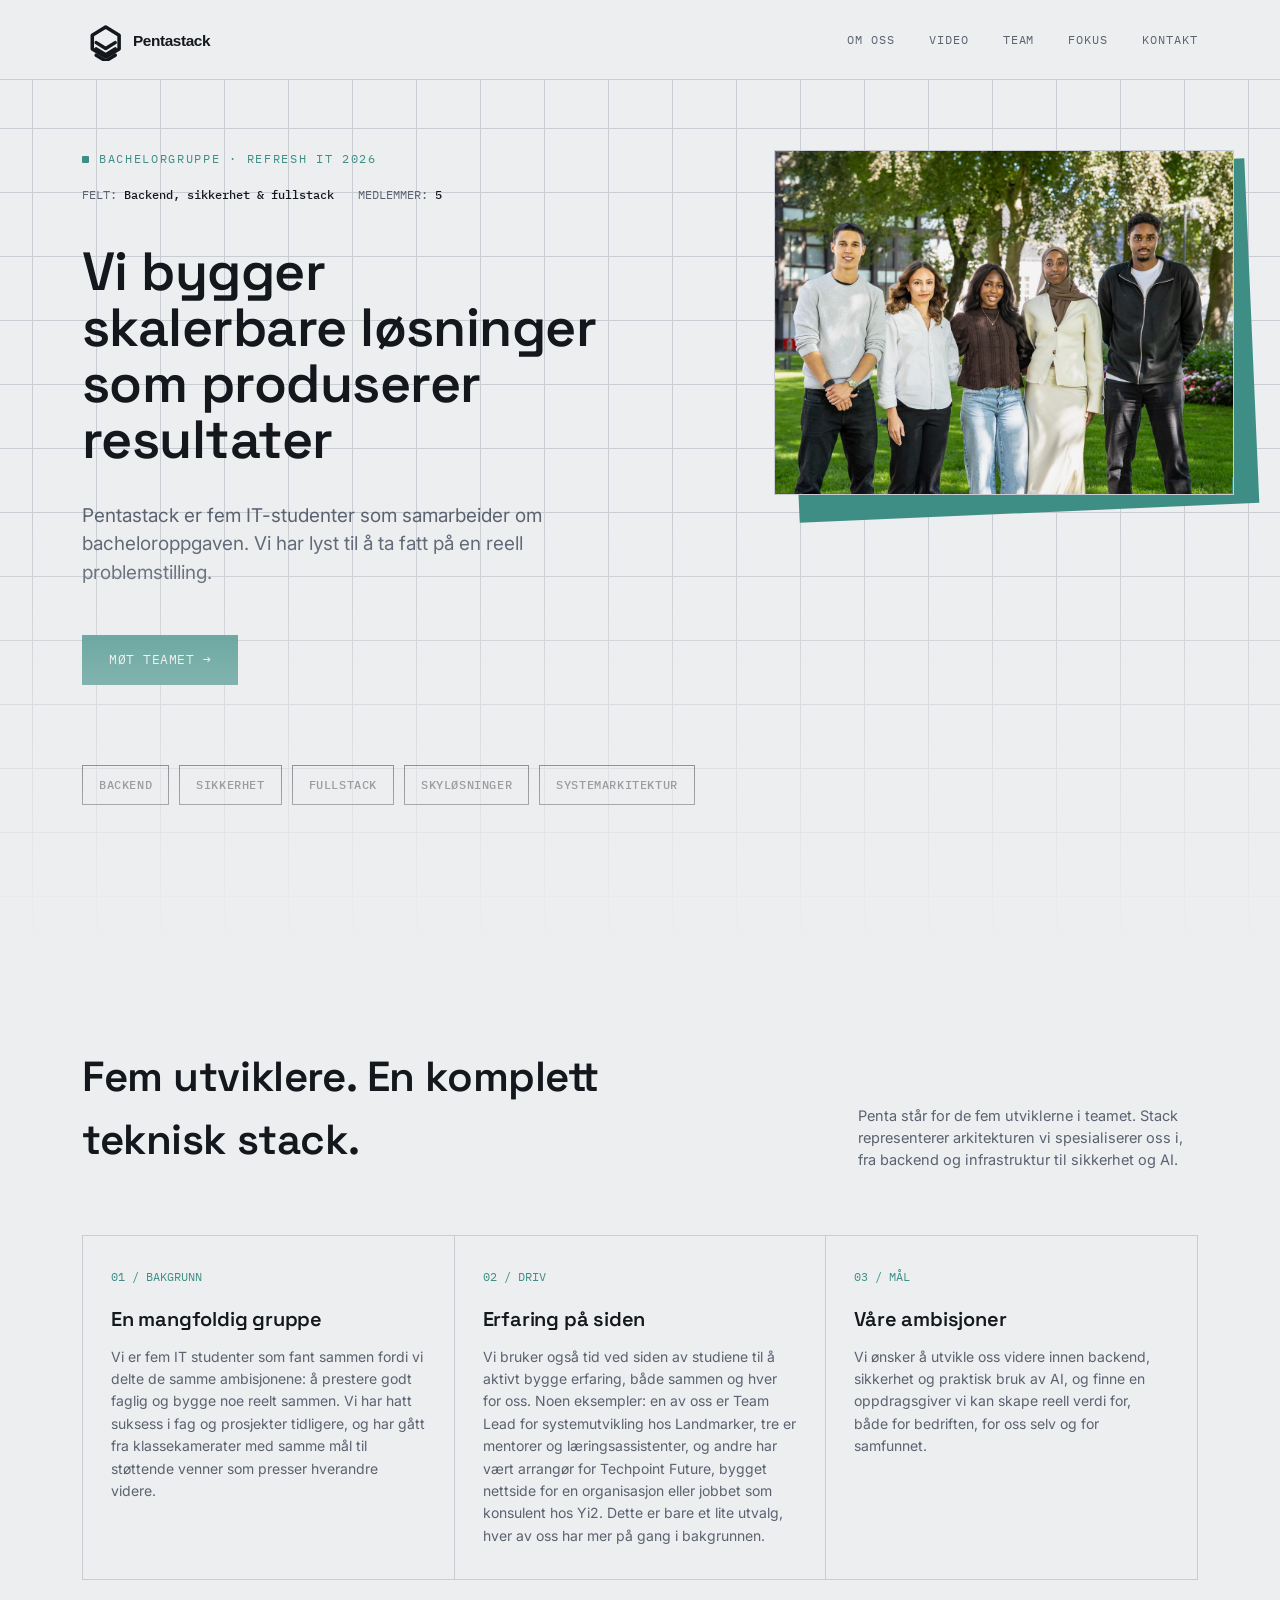
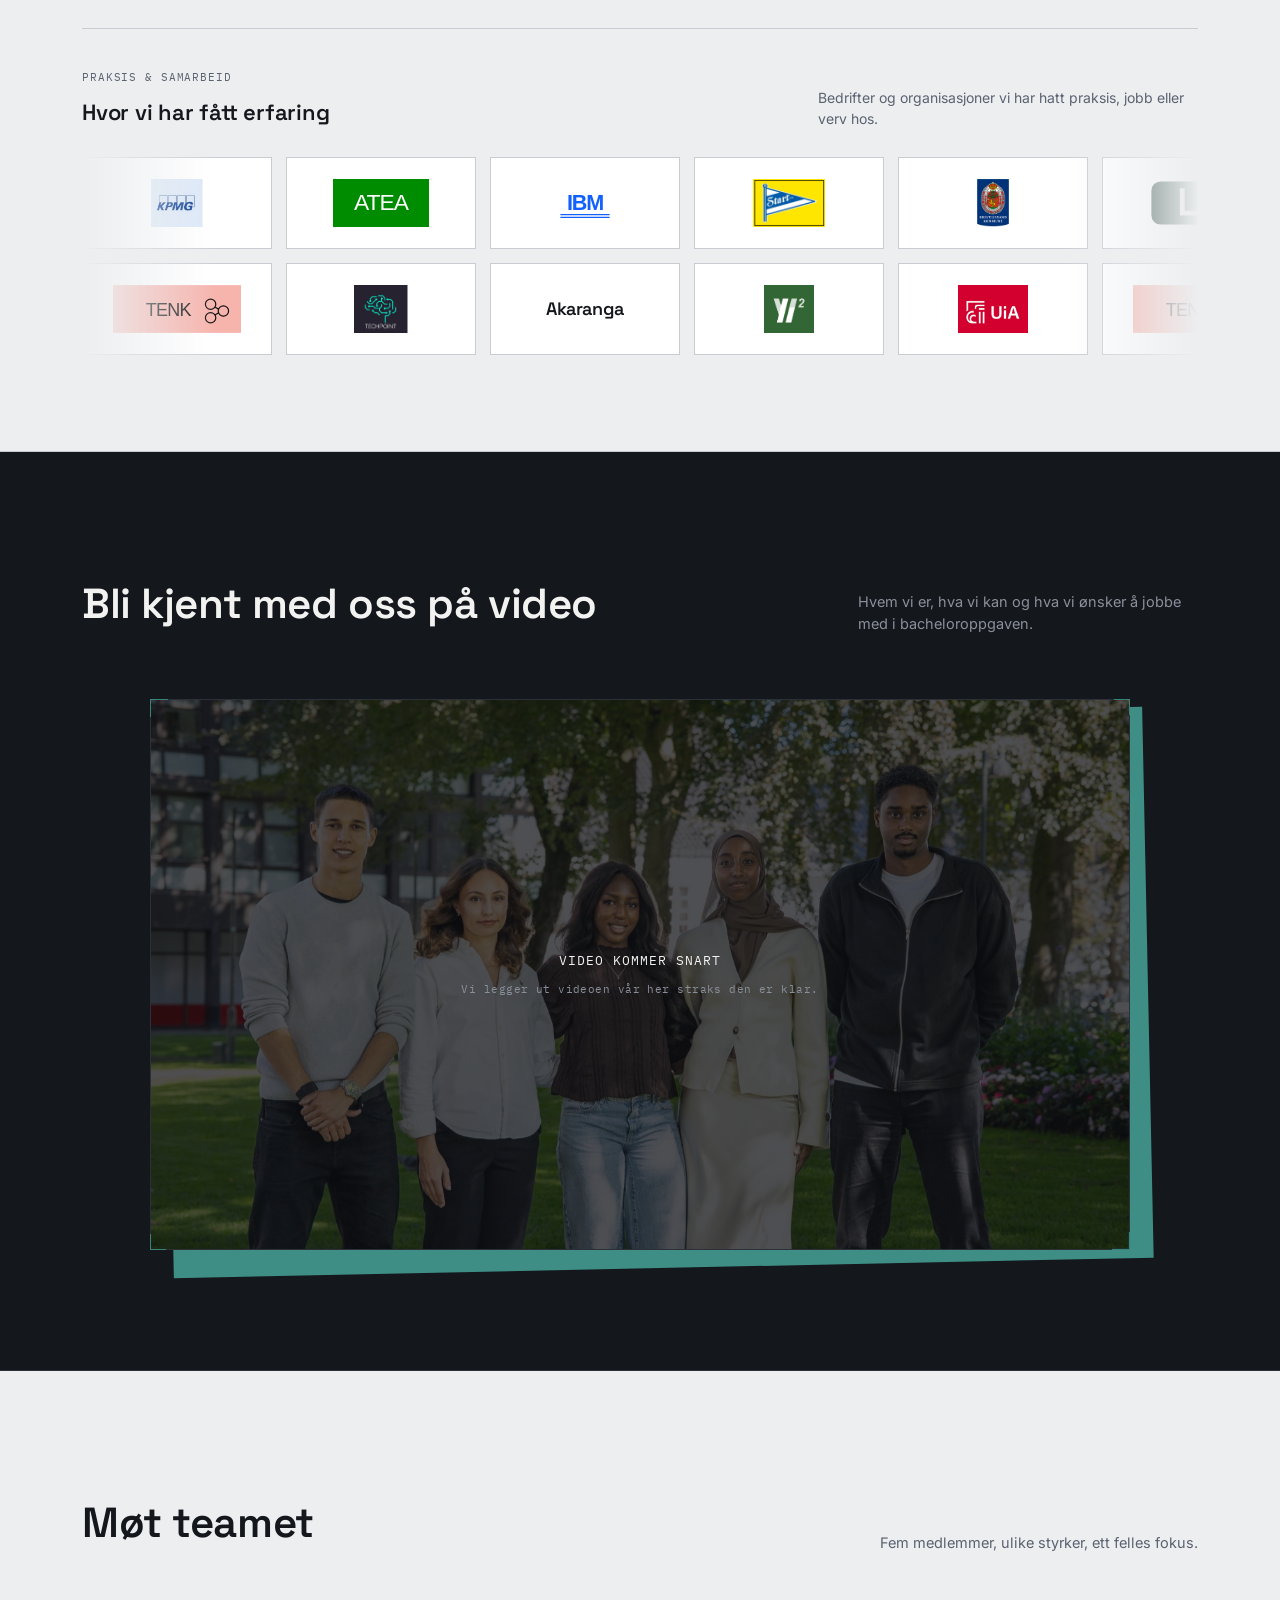
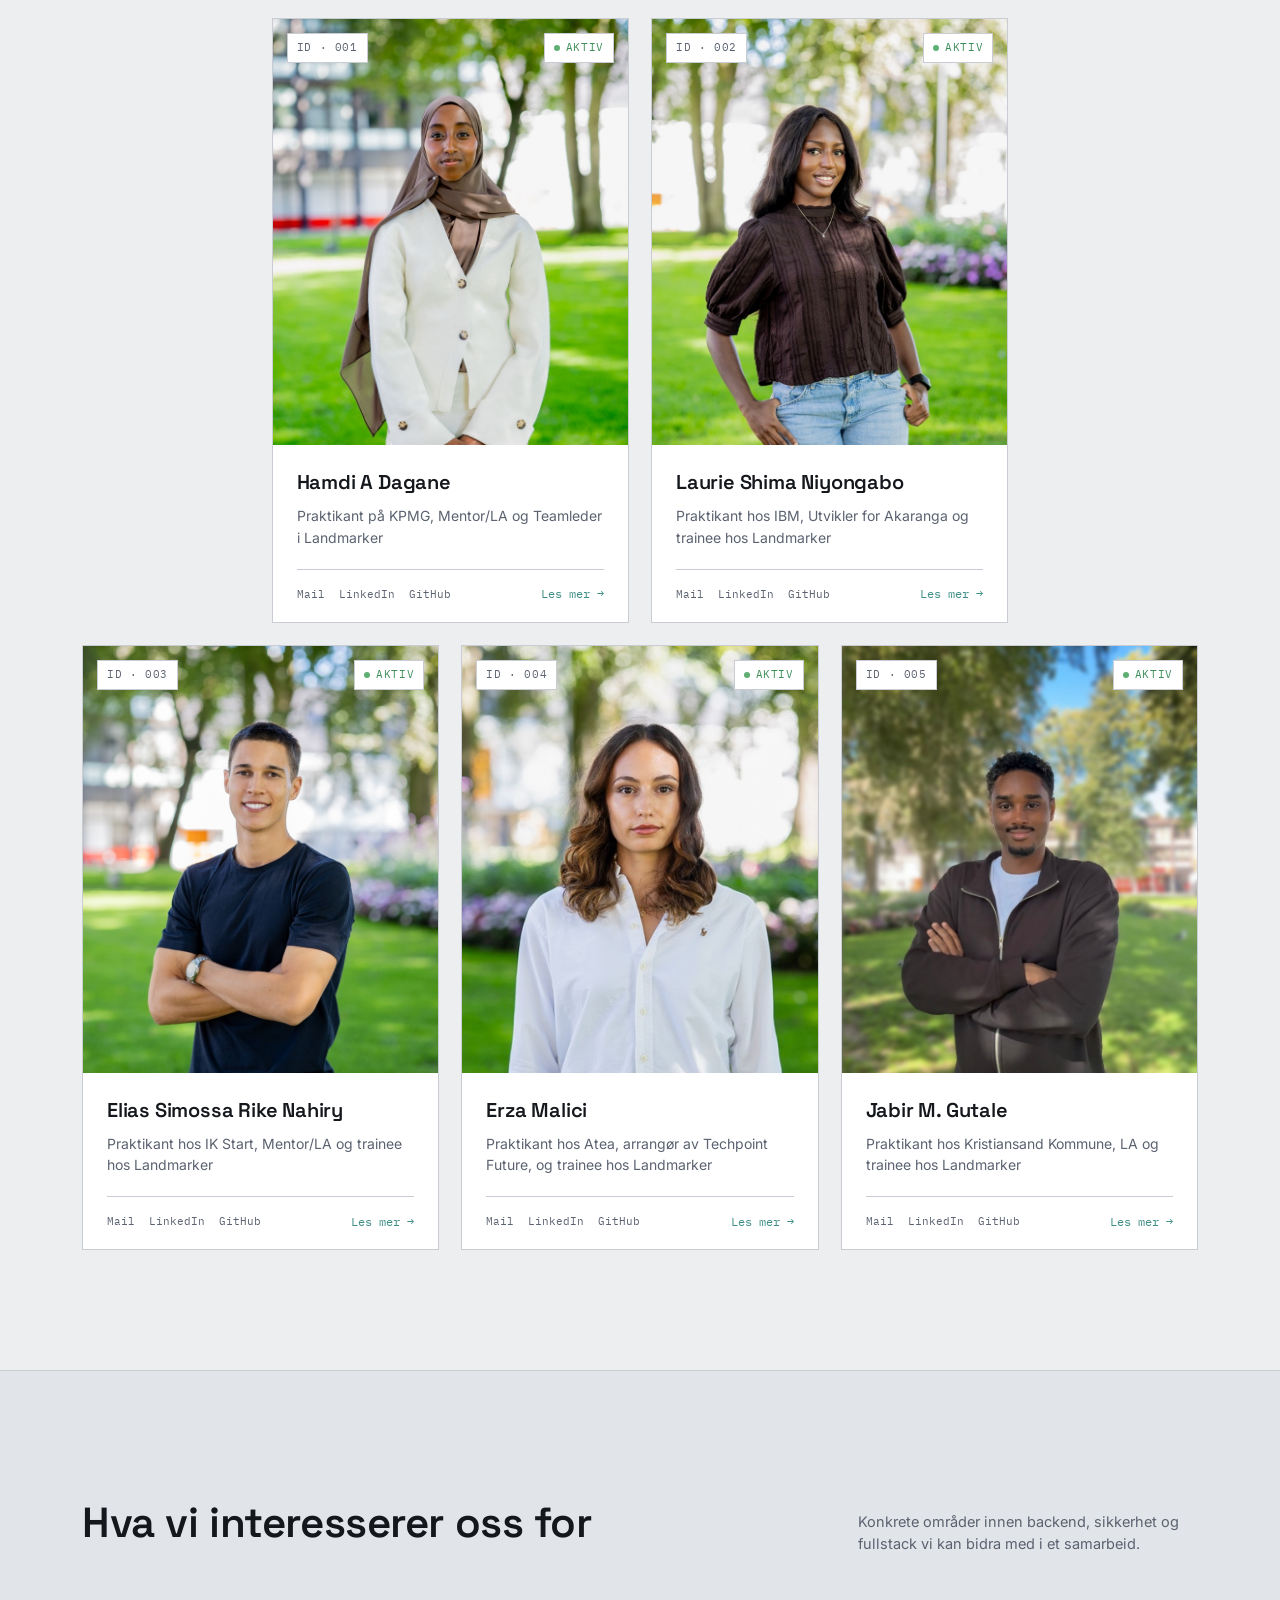
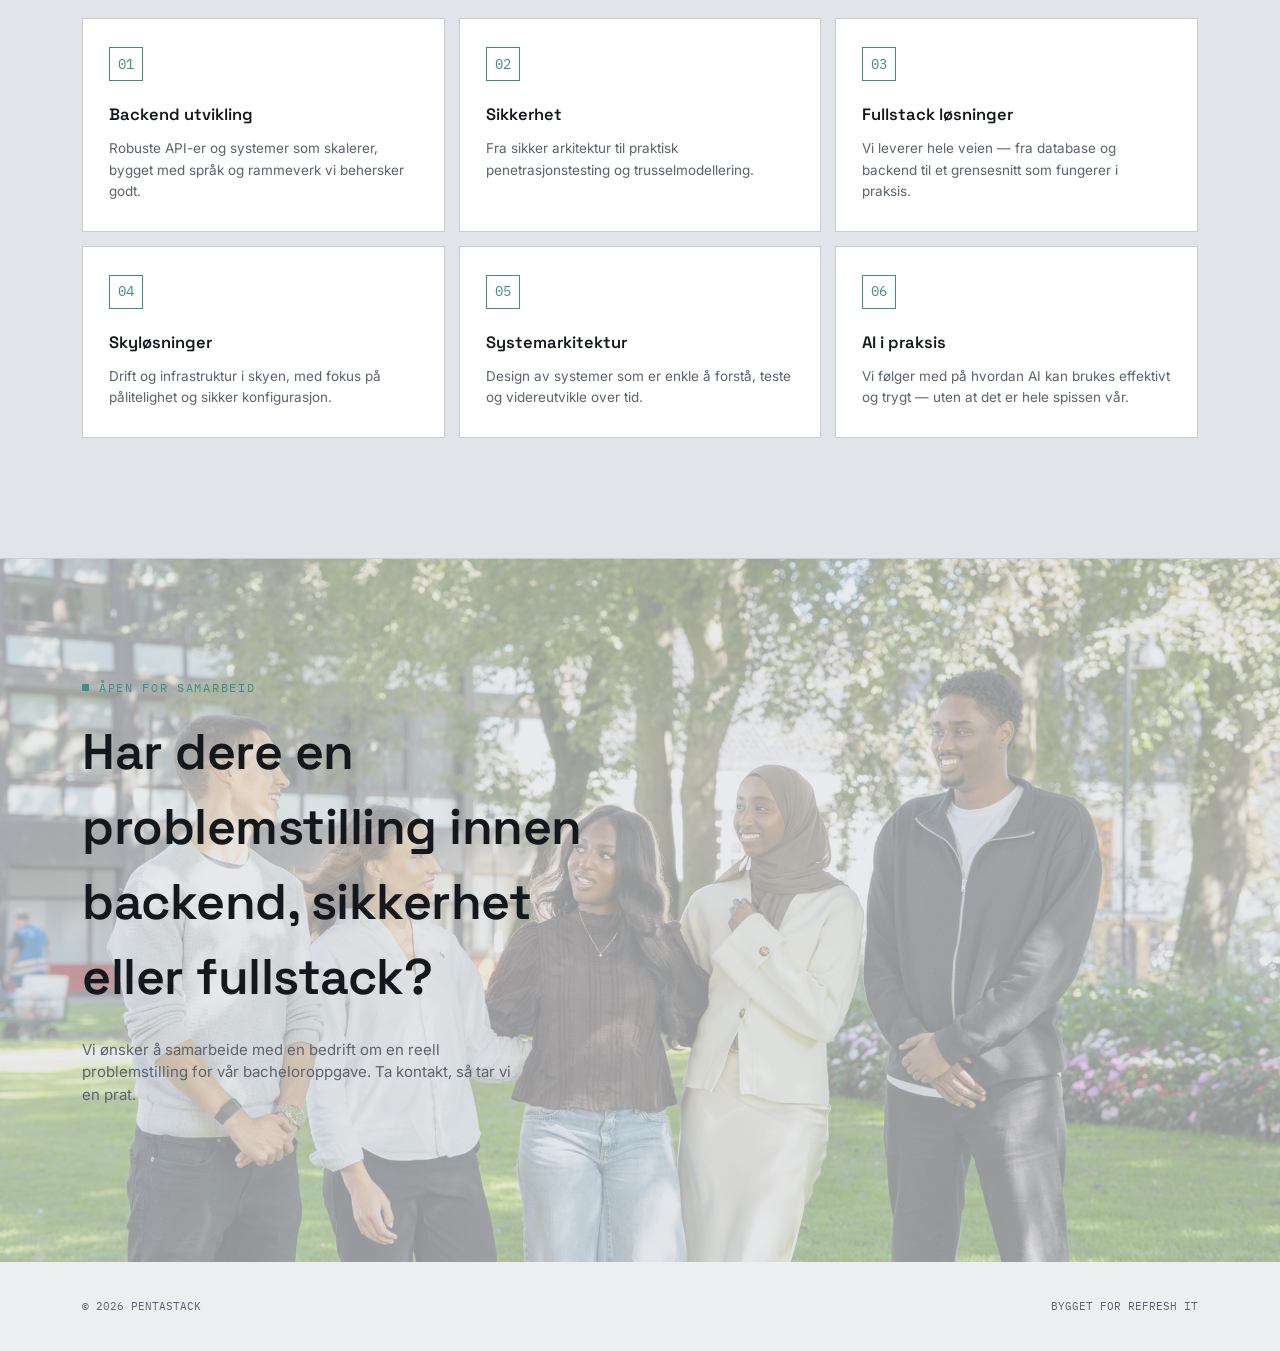
==== commit 287a229a: "Legg til videoseksjon - Ny seksjon «Bli kjent med oss på video» mellom Om oss og Møt teamet - Viser " ====
--- a/index.html
+++ b/index.html
@@ -323,6 +323,60 @@
   }
   .focus-card h4{ font-family:var(--font-display); font-size:16.5px; font-weight:600; margin-bottom:10px; }
   .focus-card p{ font-size:13.5px; color:var(--muted); line-height:1.6; }
+
+  /* ============ VIDEO ============ */
+  .video-section{
+    --bg:var(--ink); --fg:var(--text-dark); --muted:var(--muted-dark); --line:var(--line-dark); --surface:#191D24;
+    background:var(--bg); color:var(--fg);
+  }
+  .video-wrap{ position:relative; max-width:980px; margin:0 auto; }
+  .video-accent{ position:absolute; inset:18px -18px -18px 18px; background:var(--accent); transform:rotate(-1.2deg); z-index:0; }
+  .video-frame{
+    position:relative; z-index:1;
+    aspect-ratio:16/9; background:#0E1014; border:1px solid var(--line);
+  }
+  .video-frame video{ position:absolute; inset:0; width:100%; height:100%; object-fit:cover; display:block; background:#0E1014; }
+  .video-frame.is-playing video{ object-fit:contain; }
+  .video-play{
+    position:absolute; inset:0; z-index:2;
+    display:flex; flex-direction:column; align-items:center; justify-content:center; gap:16px;
+    border:0; cursor:pointer; color:var(--text-dark);
+    background:rgb(14 16 20 / .45);
+    font-family:var(--font-mono); font-size:12px; letter-spacing:.12em; text-transform:uppercase;
+    transition:background .3s ease;
+  }
+  .video-play:hover{ background:rgb(14 16 20 / .25); }
+  .video-play-icon{
+    position:relative; width:84px; height:84px; border-radius:50%;
+    background:var(--accent); display:flex; align-items:center; justify-content:center;
+    transition:transform .3s cubic-bezier(.2,.7,.2,1);
+  }
+  .video-play-icon::before{
+    content:""; margin-left:6px;
+    border-style:solid; border-width:13px 0 13px 21px; border-color:transparent transparent transparent var(--accent-text);
+  }
+  /* ring som pulserer rundt play-knappen */
+  .video-play-icon::after{
+    content:""; position:absolute; inset:0; border-radius:50%; border:2px solid var(--accent);
+    animation:ring 2.2s ease-out infinite;
+  }
+  @keyframes ring{ from{ transform:scale(1); opacity:.9; } to{ transform:scale(1.6); opacity:0; } }
+  .video-play:hover .video-play-icon{ transform:scale(1.08); }
+  .video-frame.is-playing .video-play{ display:none; }
+  .video-empty{
+    position:absolute; inset:0; z-index:2; display:none;
+    flex-direction:column; align-items:center; justify-content:center; gap:10px; text-align:center; padding:24px;
+    background:rgb(14 16 20 / .72);
+    font-family:var(--font-mono); font-size:13px; letter-spacing:.08em; text-transform:uppercase; color:var(--text-dark);
+  }
+  .video-empty span{ font-size:11px; letter-spacing:.04em; text-transform:none; color:var(--muted); }
+  .video-frame.is-empty .video-empty{ display:flex; }
+  .video-frame.is-empty .video-play{ display:none; }
+  @media (max-width: 600px){
+    .video-accent{ inset:10px -8px -10px 8px; }
+    .video-play-icon{ width:64px; height:64px; }
+    .video-play-icon::before{ border-width:10px 0 10px 16px; margin-left:4px; }
+  }
 
   /* ============ TEAM ============ */
   .team-grid{ display:grid; grid-template-columns:repeat(6, minmax(0,1fr)); gap:22px; }
@@ -458,6 +512,7 @@
       <div class="nav-brand"><img src="assets/pentastack-logo.svg" alt="Pentastack"></div>
       <div class="nav-links">
         <a href="#om">Om oss</a>
+        <a href="#video">Video</a>
         <a href="#team">Team</a>
         <a href="#fokus">Fokus</a>
         <a href="#kontakt">Kontakt</a>
@@ -562,6 +617,32 @@
               <span class="exp-chip"><img src="assets/logos/UIA.png" alt="Universitetet i Agder"></span>
             </div>
           </div>
+        </div>
+      </div>
+    </div>
+  </section>
+
+  <!-- ============ VIDEO ============ -->
+  <!-- Legg videofilen i assets/video/pentastack.mp4, så vises den automatisk her. -->
+  <section id="video" class="video-section">
+    <div class="wrap">
+      <div class="section-head reveal">
+        <h2>Bli kjent med oss på video</h2>
+        <p>Hvem vi er, hva vi kan og hva vi ønsker å jobbe med i bacheloroppgaven.</p>
+      </div>
+
+      <div class="video-wrap reveal">
+        <div class="video-accent" aria-hidden="true"></div>
+        <div class="video-frame scan-frame" id="videoFrame">
+          <span class="br-tr"></span><span class="br-bl"></span>
+          <video id="teamVideo" preload="metadata" playsinline poster="assets/group-photo.png/Gruppebilde.jpg">
+            <source src="assets/video/pentastack.mp4" type="video/mp4">
+          </video>
+          <button class="video-play" type="button" id="videoPlay" aria-label="Spill av videoen">
+            <span class="video-play-icon" aria-hidden="true"></span>
+            Se videoen
+          </button>
+          <div class="video-empty">Video kommer snart<span>Vi legger ut videoen vår her straks den er klar.</span></div>
         </div>
       </div>
     </div>
@@ -737,6 +818,25 @@
     });
   })();
 
+  // Video: vis play-knapp, eller «kommer snart» hvis filen mangler.
+  (function(){
+    var frame = document.getElementById('videoFrame');
+    var video = document.getElementById('teamVideo');
+    var play = document.getElementById('videoPlay');
+    if(!frame || !video) return;
+    var source = video.querySelector('source');
+    function markEmpty(){ frame.classList.add('is-empty'); }
+    if(source) source.addEventListener('error', markEmpty);
+    video.addEventListener('error', markEmpty);
+    if(video.networkState === HTMLMediaElement.NETWORK_NO_SOURCE) markEmpty();
+    play.addEventListener('click', function(){
+      frame.classList.add('is-playing');
+      video.controls = true;
+      video.play();
+      video.focus();
+    });
+  })();
+
   // Dupliser logoene slik at karusellen går i en sømløs løkke.
   document.querySelectorAll('.marquee').forEach(function(row){
     var group = row.querySelector('.marquee-group');
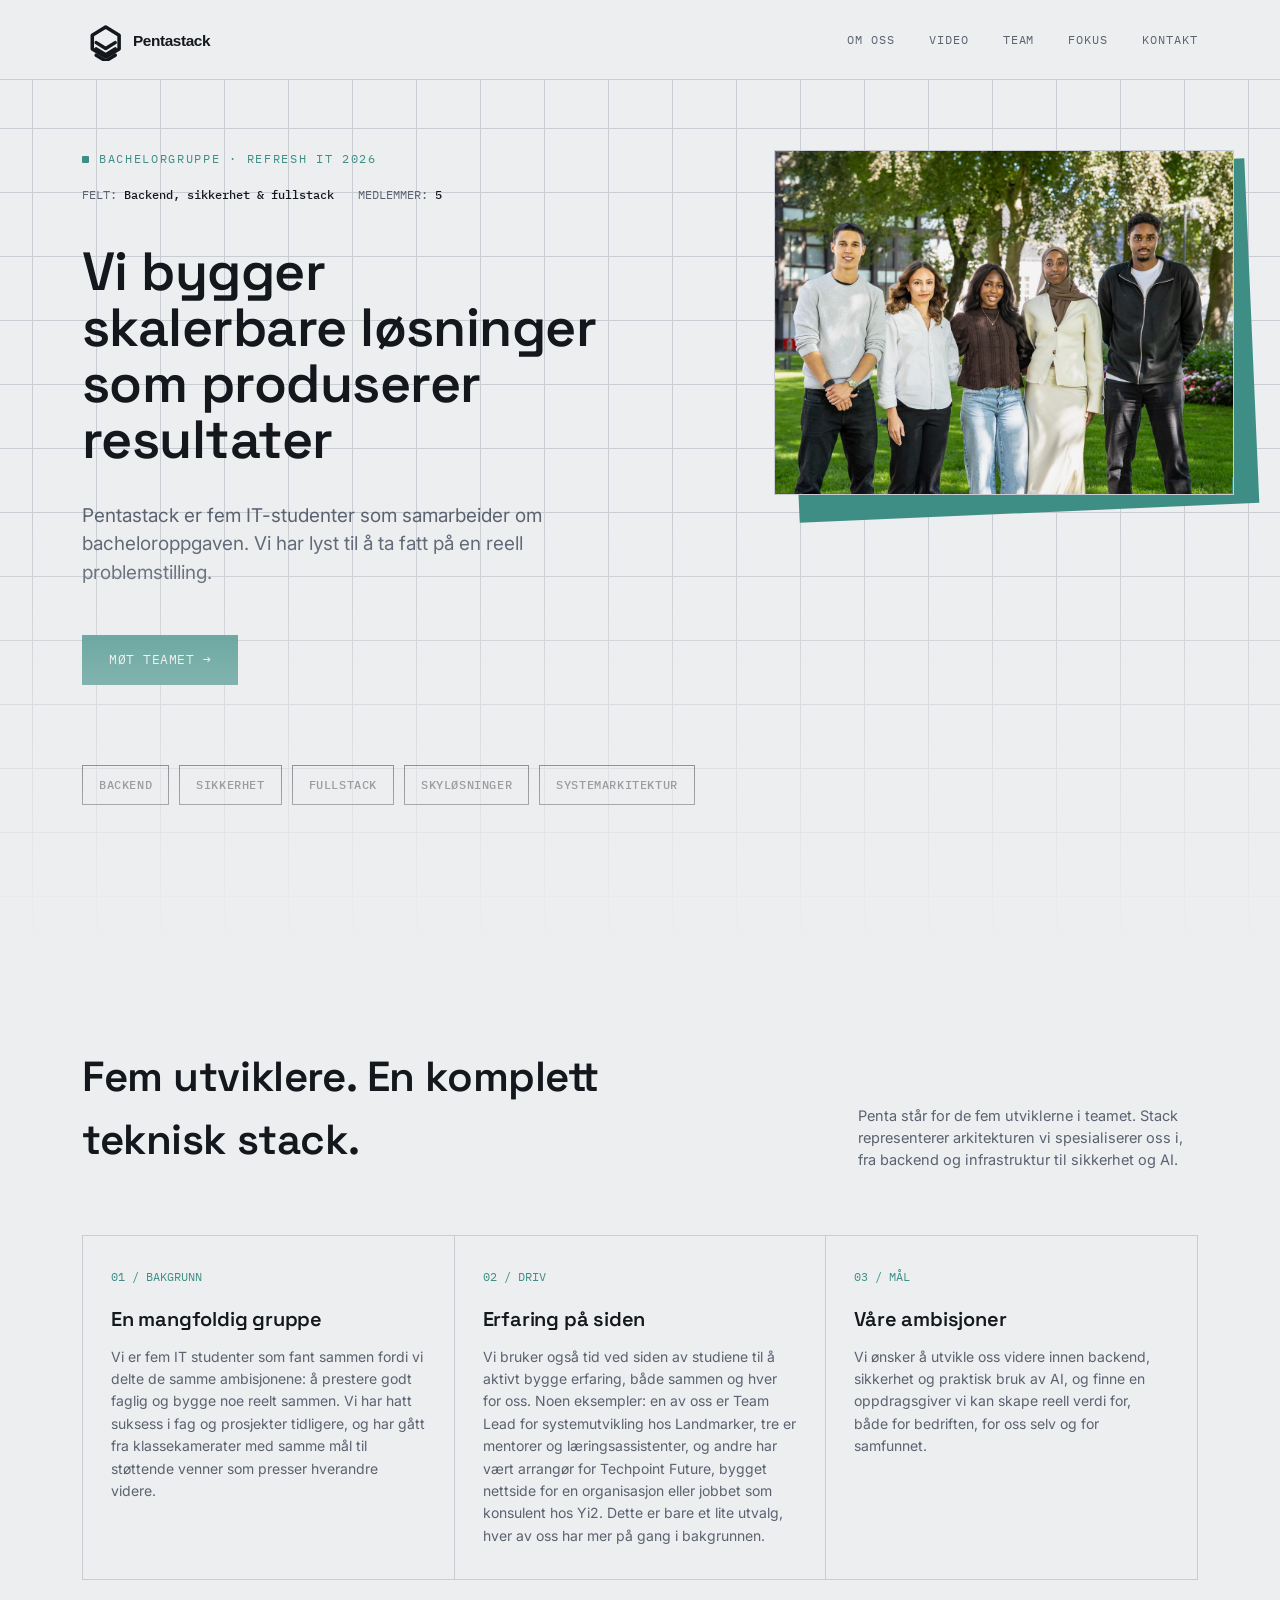
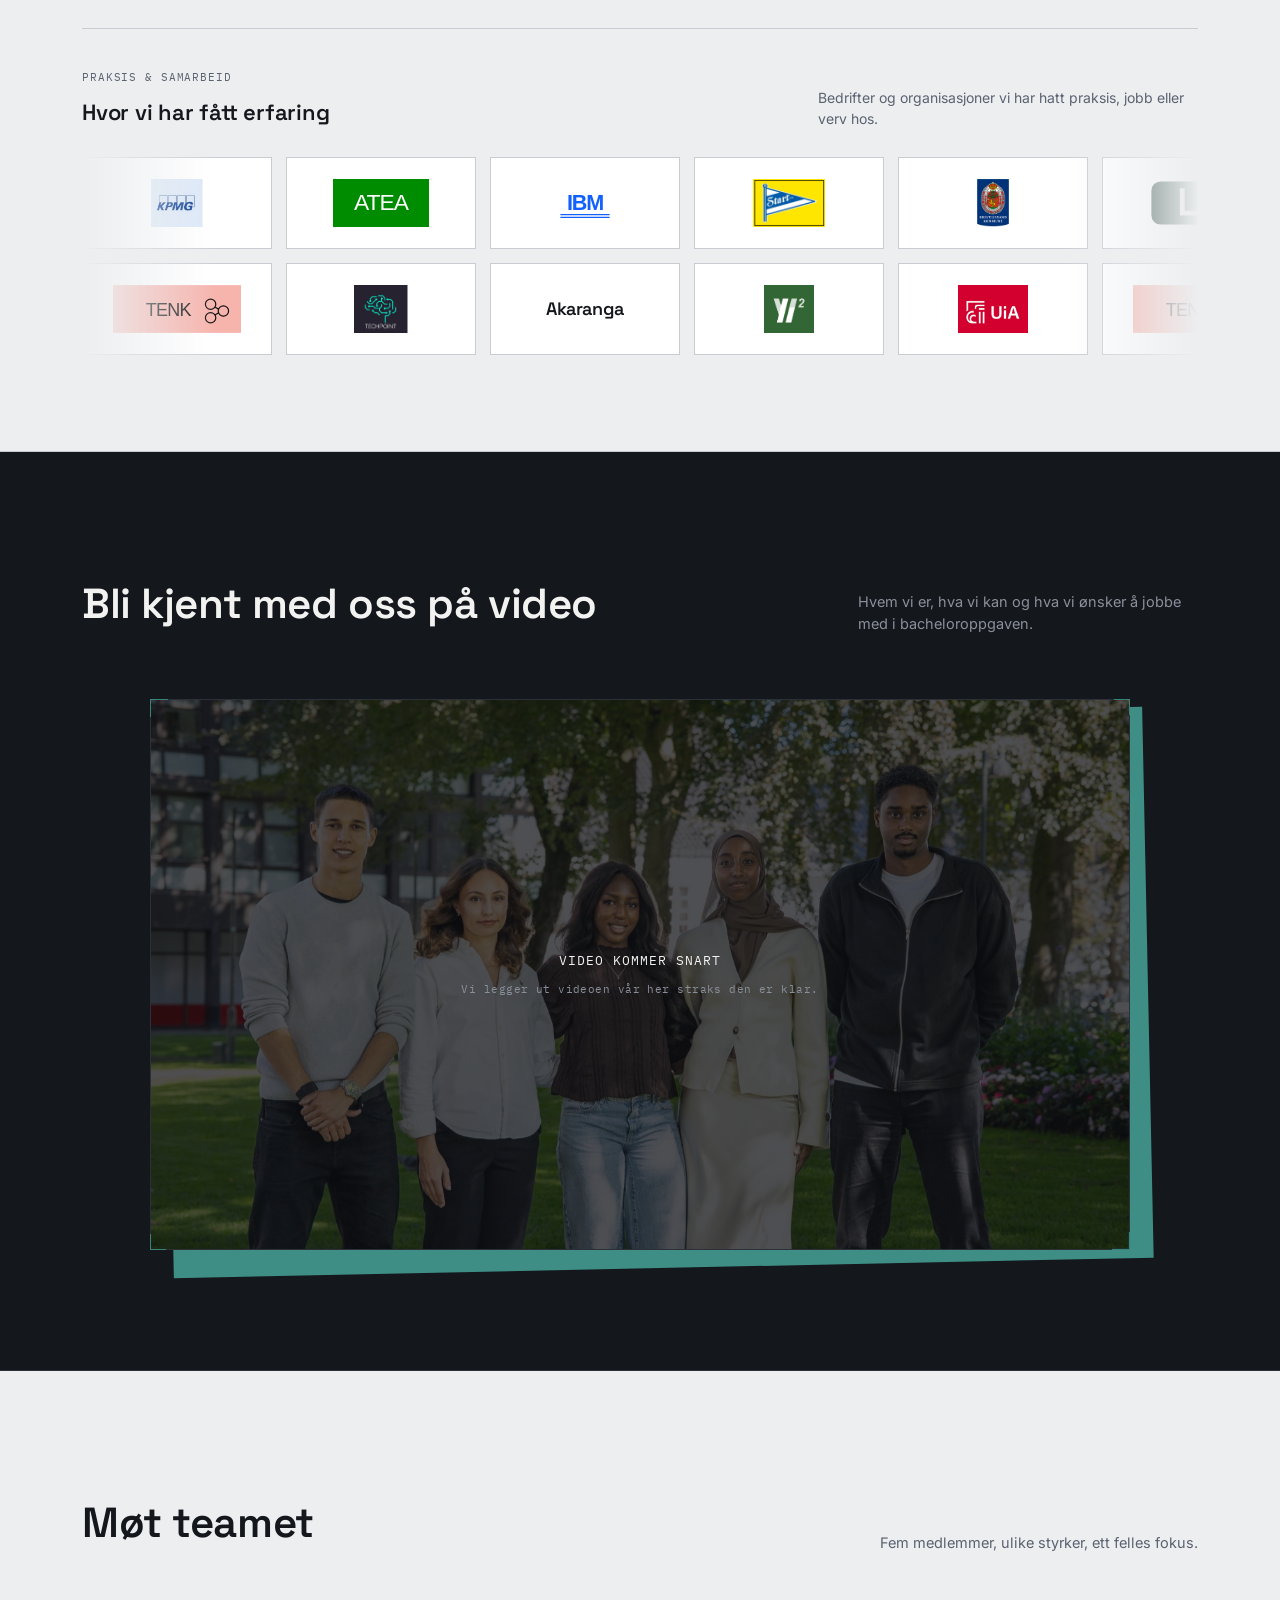
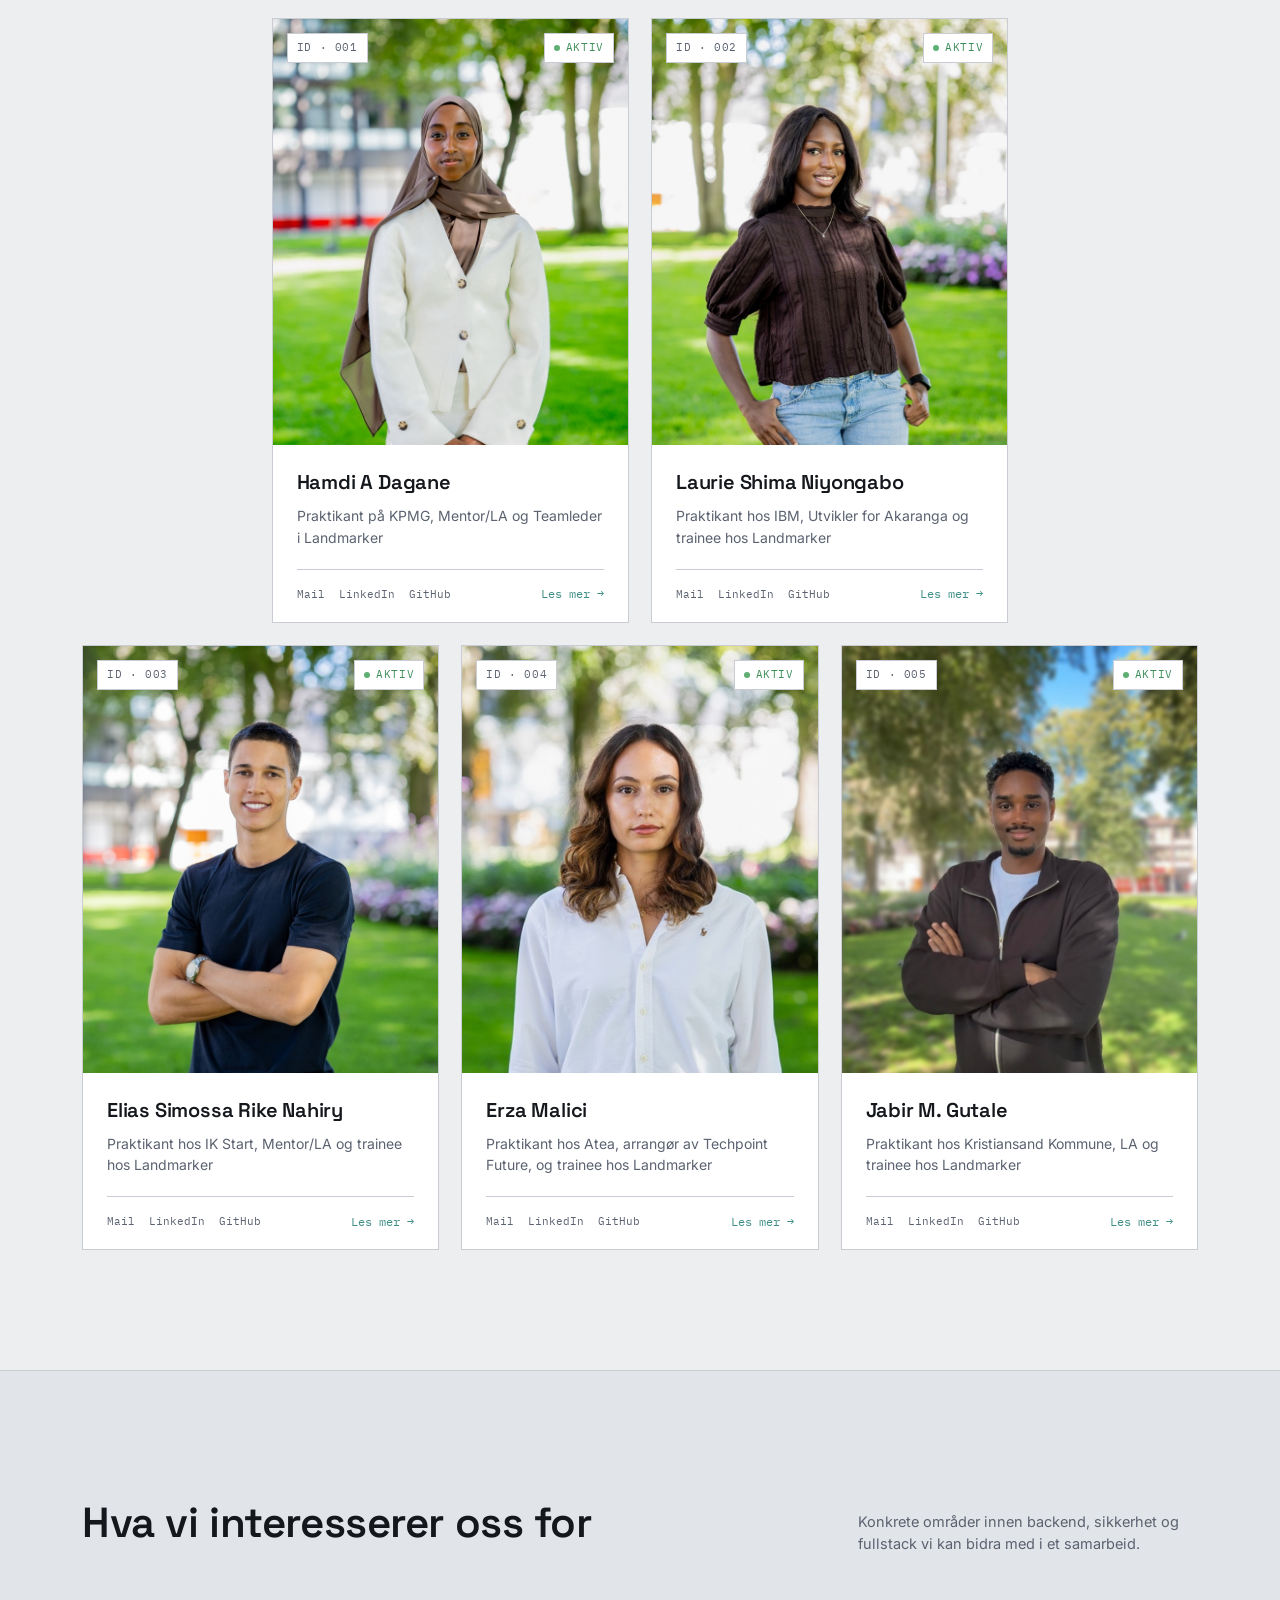
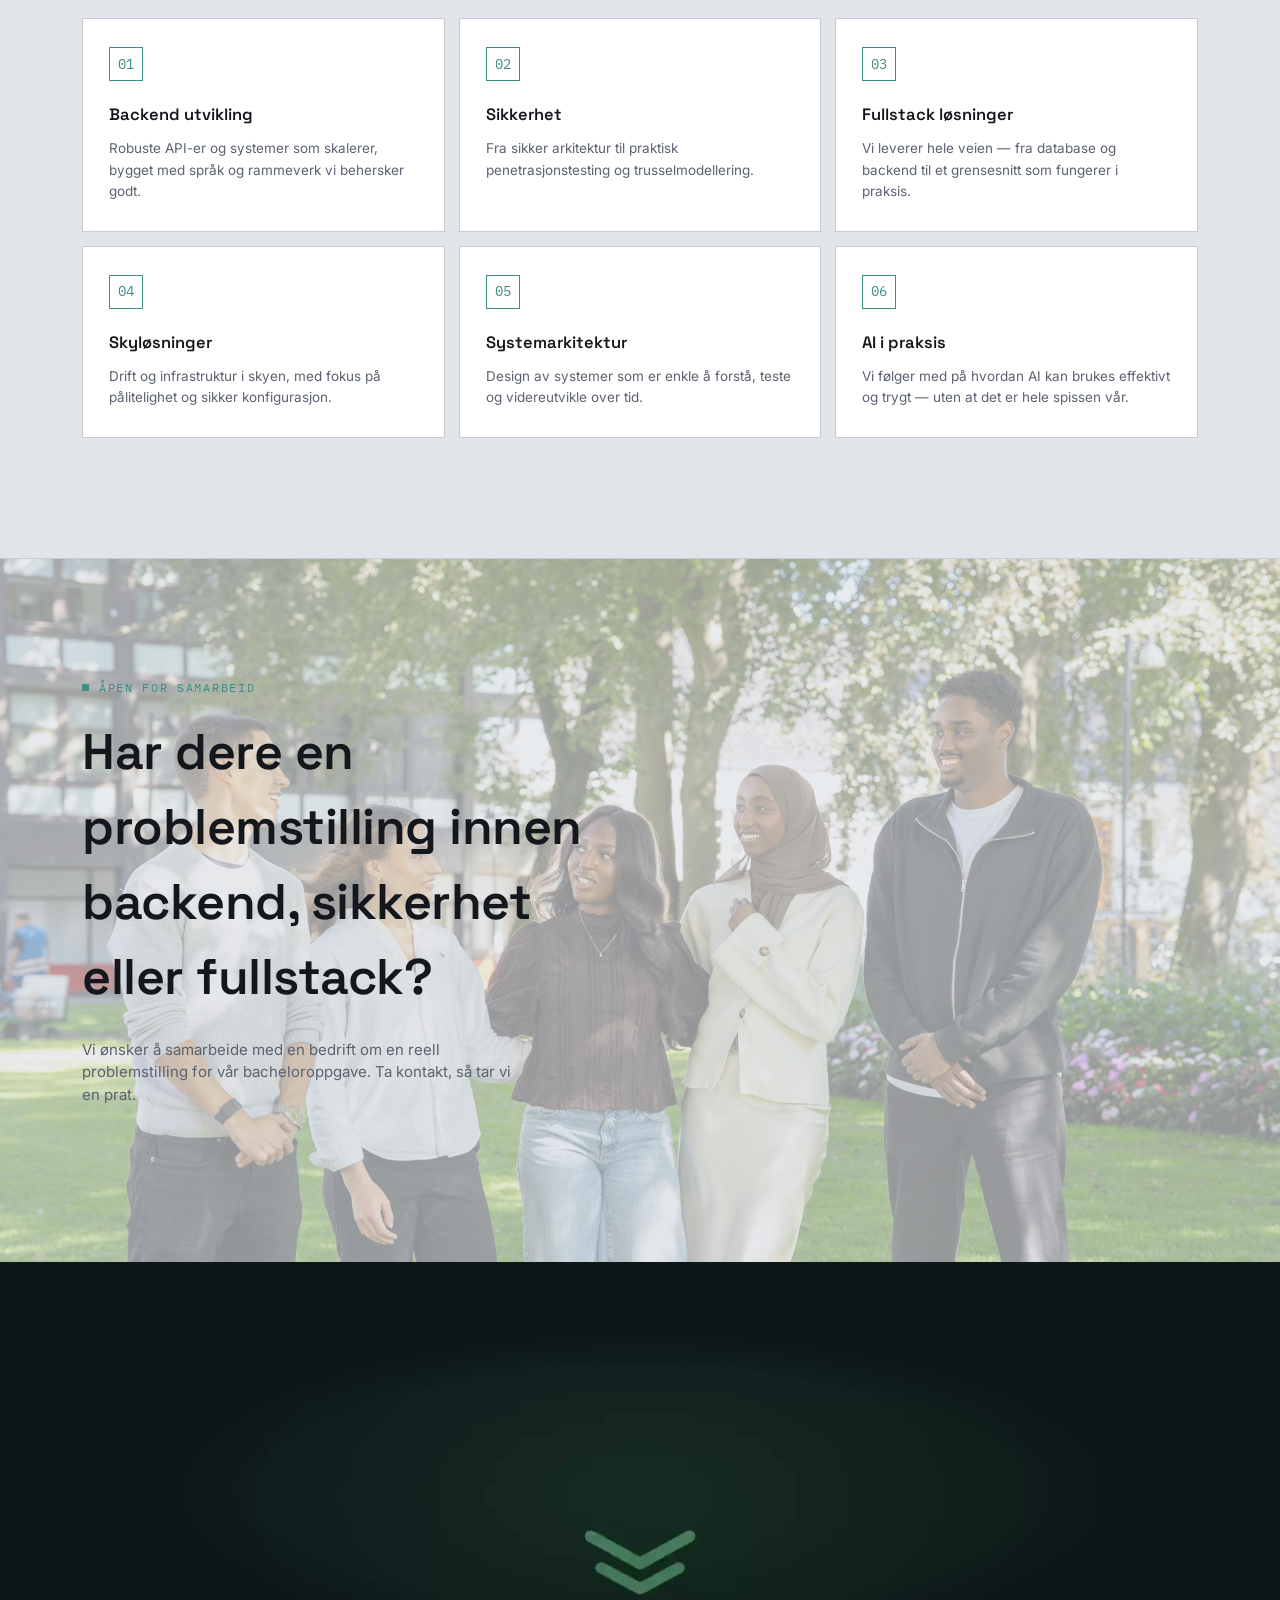
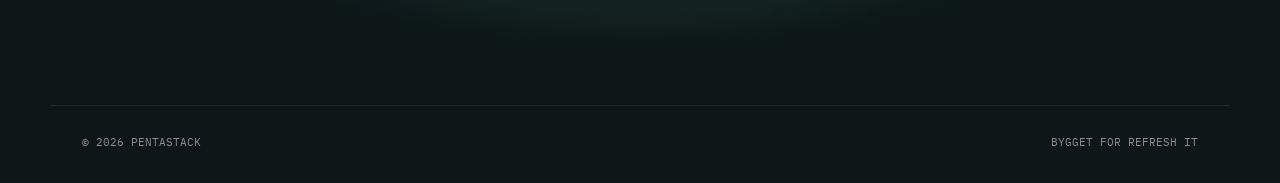
==== commit 359f6c4e: "Logo-reveal som signatur i footeren Spilles av én gang når footeren kommer i bildet, og viser ferdig" ====
--- a/index.html
+++ b/index.html
@@ -428,12 +428,12 @@
   /* kortene glir inn ett etter ett */
   .team-grid.reveal{ opacity:1; transform:none; }
   .team-grid:not(.visible) .badge{ opacity:0; }
-  .team-grid.visible .badge{ animation:cardIn .7s cubic-bezier(.2,.7,.2,1) backwards; }
-  .team-grid.visible .badge:nth-child(2){ animation-delay:.08s; }
-  .team-grid.visible .badge:nth-child(3){ animation-delay:.16s; }
-  .team-grid.visible .badge:nth-child(4){ animation-delay:.24s; }
-  .team-grid.visible .badge:nth-child(5){ animation-delay:.32s; }
-  @keyframes cardIn{ from{ opacity:0; transform:translateY(28px); } }
+  .team-grid.visible .badge{ animation:cardIn .45s cubic-bezier(.2,.7,.2,1) backwards; }
+  .team-grid.visible .badge:nth-child(2){ animation-delay:.05s; }
+  .team-grid.visible .badge:nth-child(3){ animation-delay:.1s; }
+  .team-grid.visible .badge:nth-child(4){ animation-delay:.15s; }
+  .team-grid.visible .badge:nth-child(5){ animation-delay:.2s; }
+  @keyframes cardIn{ from{ opacity:0; transform:translateY(16px); } }
   .profile-trigger{ margin-left:auto; border:0; background:none; color:var(--accent); font:12px var(--font-mono); cursor:pointer; white-space:nowrap; }
   .profile-trigger::after{ content:""; position:absolute; inset:0; }
   .badge:has(.profile-trigger:focus-visible){ outline:2px solid var(--accent); outline-offset:3px; }
@@ -474,6 +474,26 @@
   footer{ padding:36px 0; }
   footer .wrap{ display:flex; justify-content:space-between; align-items:center; font-family:var(--font-mono); font-size:11px; color:var(--muted); flex-wrap:wrap; gap:24px; }
 
+  /* ============ SIGNATUR: logo-reveal som avslutning ============ */
+  /* bakgrunnen matcher hjørnefargen i videoen, og kantene tones ut, så filmen smelter inn i flaten */
+  footer.signoff{
+    --muted:var(--muted-dark); --line:#1C2A2B;
+    background:#0D1718; color:var(--text-dark);
+    padding:72px 0 32px; overflow:hidden;
+  }
+  .signoff-stage{ position:relative; width:min(960px, 100%); margin:0 auto 56px; aspect-ratio:1280/420; }
+  .signoff-stage video{
+    position:absolute; inset:0; width:100%; height:100%; object-fit:cover; display:block;
+    -webkit-mask-image:radial-gradient(ellipse 50% 50% at center, black 78%, transparent 100%);
+            mask-image:radial-gradient(ellipse 50% 50% at center, black 78%, transparent 100%);
+  }
+  footer.signoff .wrap{ border-top:1px solid var(--line); padding-top:28px; }
+  @media (max-width: 700px){
+    footer.signoff{ padding-top:40px; }
+    /* logoen ligger midt i en bred ramme, så vi beskjærer sidene på mobil */
+    .signoff-stage{ width:125%; margin-left:-12.5%; margin-bottom:32px; }
+  }
+
   /* ============ REVEAL ON SCROLL ============ */
   .reveal{ opacity:0; transform:translateY(18px); transition:opacity .6s ease, transform .6s ease; }
   .reveal.visible{ opacity:1; transform:translateY(0); }
@@ -659,7 +679,7 @@
       <div class="team-grid reveal">
         <article class="badge">
           <div class="badge-photo">
-            <img src="assets/Portretter/HamdiPortrett.jpg" alt="Hamdi" loading="lazy">
+            <img src="assets/Portretter/HamdiPortrett.jpg" alt="Hamdi">
             <span class="badge-id">ID · 001</span>
             <span class="badge-status"><span class="dot"></span>Aktiv</span>
           </div>
@@ -672,7 +692,7 @@
 
         <article class="badge">
           <div class="badge-photo">
-            <img src="assets/Portretter/LauriePorttrett.jpg" alt="Laurie" loading="lazy">
+            <img src="assets/Portretter/LauriePorttrett.jpg" alt="Laurie">
             <span class="badge-id">ID · 002</span>
             <span class="badge-status"><span class="dot"></span>Aktiv</span>
           </div>
@@ -685,7 +705,7 @@
 
         <article class="badge">
           <div class="badge-photo">
-            <img src="assets/Portretter/EliasPortrett.jpg" alt="Elias" loading="lazy">
+            <img src="assets/Portretter/EliasPortrett.jpg" alt="Elias">
             <span class="badge-id">ID · 003</span>
             <span class="badge-status"><span class="dot"></span>Aktiv</span>
           </div>
@@ -698,7 +718,7 @@
 
         <article class="badge">
           <div class="badge-photo">
-            <img src="assets/Portretter/ErzaPortrett.jpg" alt="Erza" loading="lazy">
+            <img src="assets/Portretter/ErzaPortrett.jpg" alt="Erza">
             <span class="badge-id">ID · 004</span>
             <span class="badge-status"><span class="dot"></span>Aktiv</span>
           </div>
@@ -711,7 +731,7 @@
 
         <article class="badge">
           <div class="badge-photo">
-            <img src="assets/Portretter/JabirPortrett.jpg" alt="Jabir" loading="lazy">
+            <img src="assets/Portretter/JabirPortrett.jpg" alt="Jabir">
             <span class="badge-id">ID · 005</span>
             <span class="badge-status"><span class="dot"></span>Aktiv</span>
           </div>
@@ -755,7 +775,12 @@
     </div>
   </section>
 
-  <footer>
+  <footer class="signoff">
+    <div class="signoff-stage" aria-hidden="true">
+      <video id="logoReveal" muted playsinline preload="none" poster="assets/video/logo-reveal-poster.jpg" tabindex="-1">
+        <source src="assets/video/logo-reveal.mp4" type="video/mp4">
+      </video>
+    </div>
     <div class="wrap">
       <span>© 2026 PENTASTACK</span>
       <span>BYGGET FOR REFRESH IT</span>
@@ -857,12 +882,32 @@
     row.appendChild(clone);
   });
 
+  // Logo-reveal i footeren: last inn når den nærmer seg, spill av én gang når den er godt synlig.
+  (function(){
+    var video = document.getElementById('logoReveal');
+    if(!video || !('IntersectionObserver' in window)) return;
+    if(window.matchMedia('(prefers-reduced-motion: reduce)').matches) return; // posteren viser ferdig logo
+    video.poster = 'assets/video/logo-reveal-start.jpg'; // første bilde, så det ikke hopper når filmen starter
+    var preload = new IntersectionObserver(function(entries){
+      if(entries[0].isIntersecting){ video.preload = 'auto'; video.load(); preload.disconnect(); }
+    }, { rootMargin: '600px 0px' });
+    var trigger = new IntersectionObserver(function(entries){
+      if(entries[0].isIntersecting){
+        trigger.disconnect();
+        var p = video.play();
+        if(p && p.catch) p.catch(function(){});
+      }
+    }, { threshold: .6 });
+    preload.observe(video);
+    trigger.observe(video);
+  })();
+
   // scroll reveal
   var io = new IntersectionObserver(function(entries){
     entries.forEach(function(entry){
       if(entry.isIntersecting){ entry.target.classList.add('visible'); io.unobserve(entry.target); }
     });
-  }, { threshold: 0.15 });
+  }, { threshold: 0, rootMargin: '0px 0px -60px 0px' });
   document.querySelectorAll('.reveal').forEach(function(el){ io.observe(el); });
 </script>
 
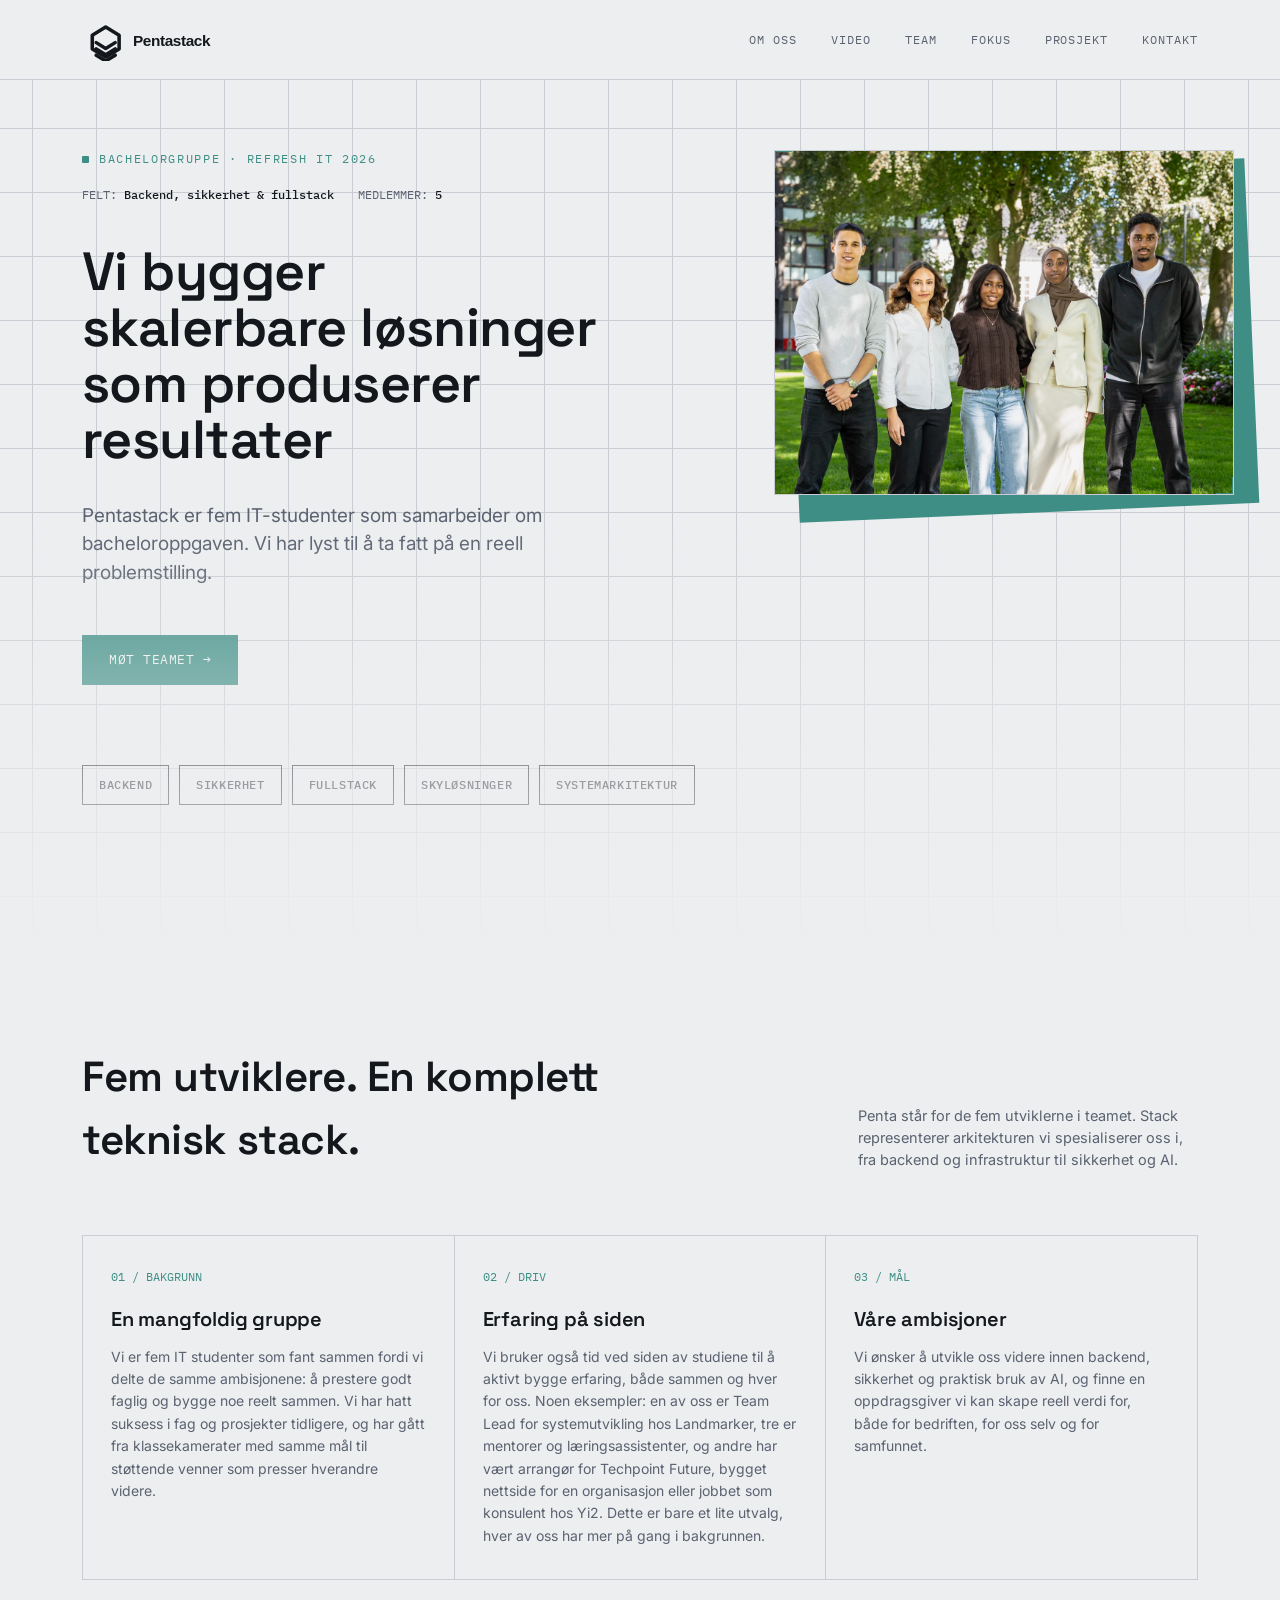
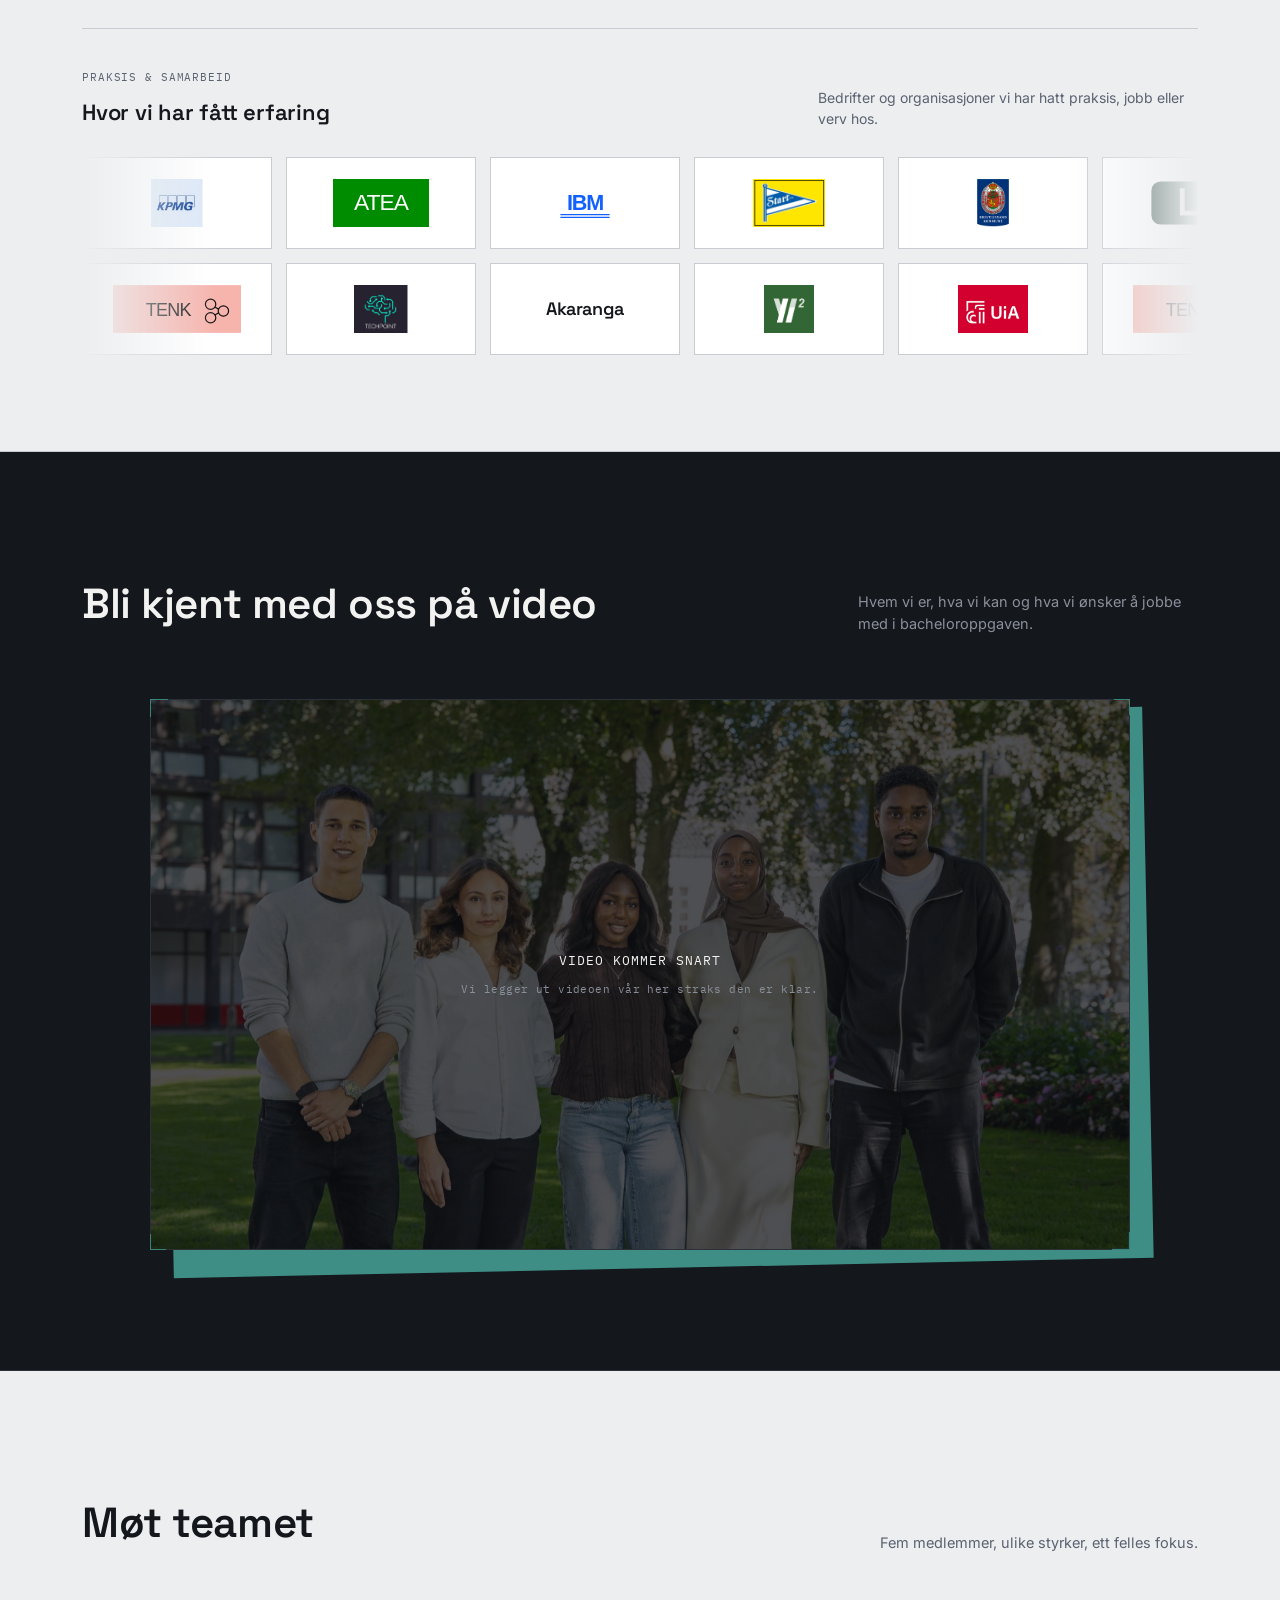
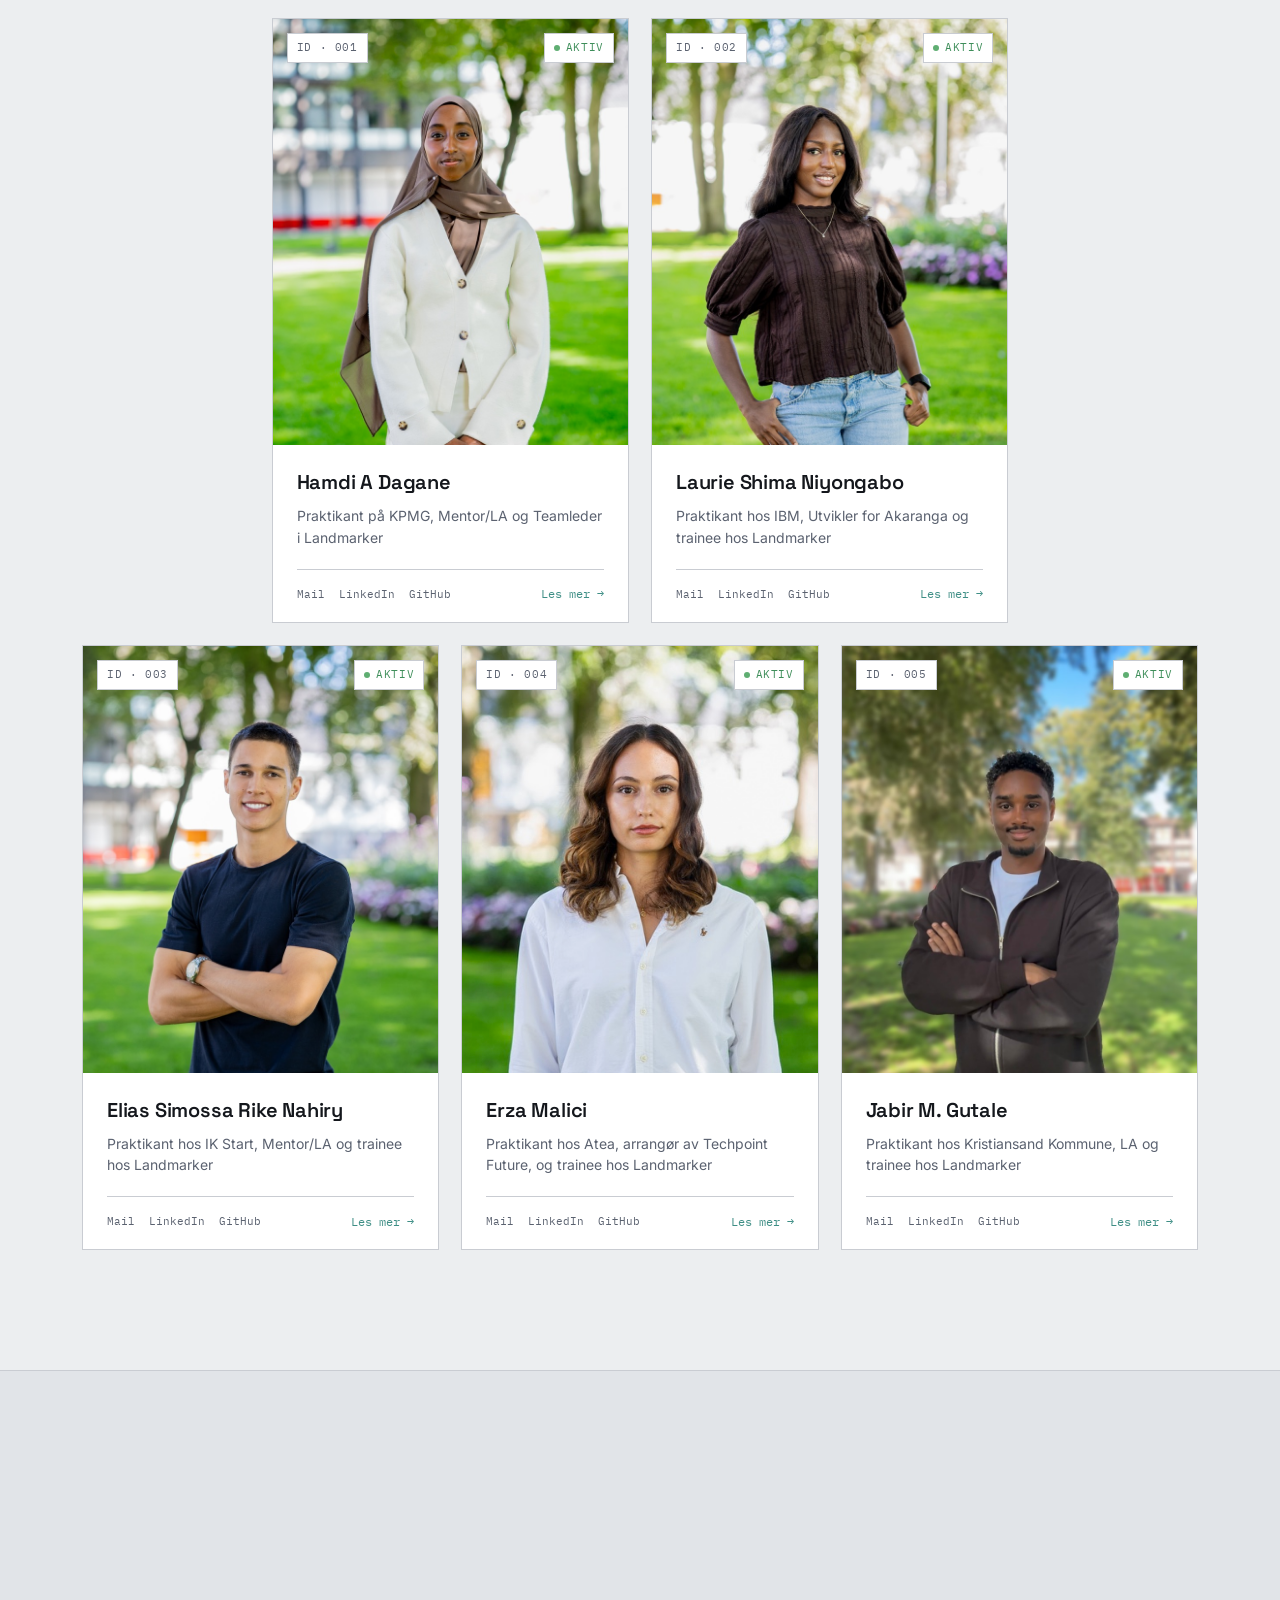
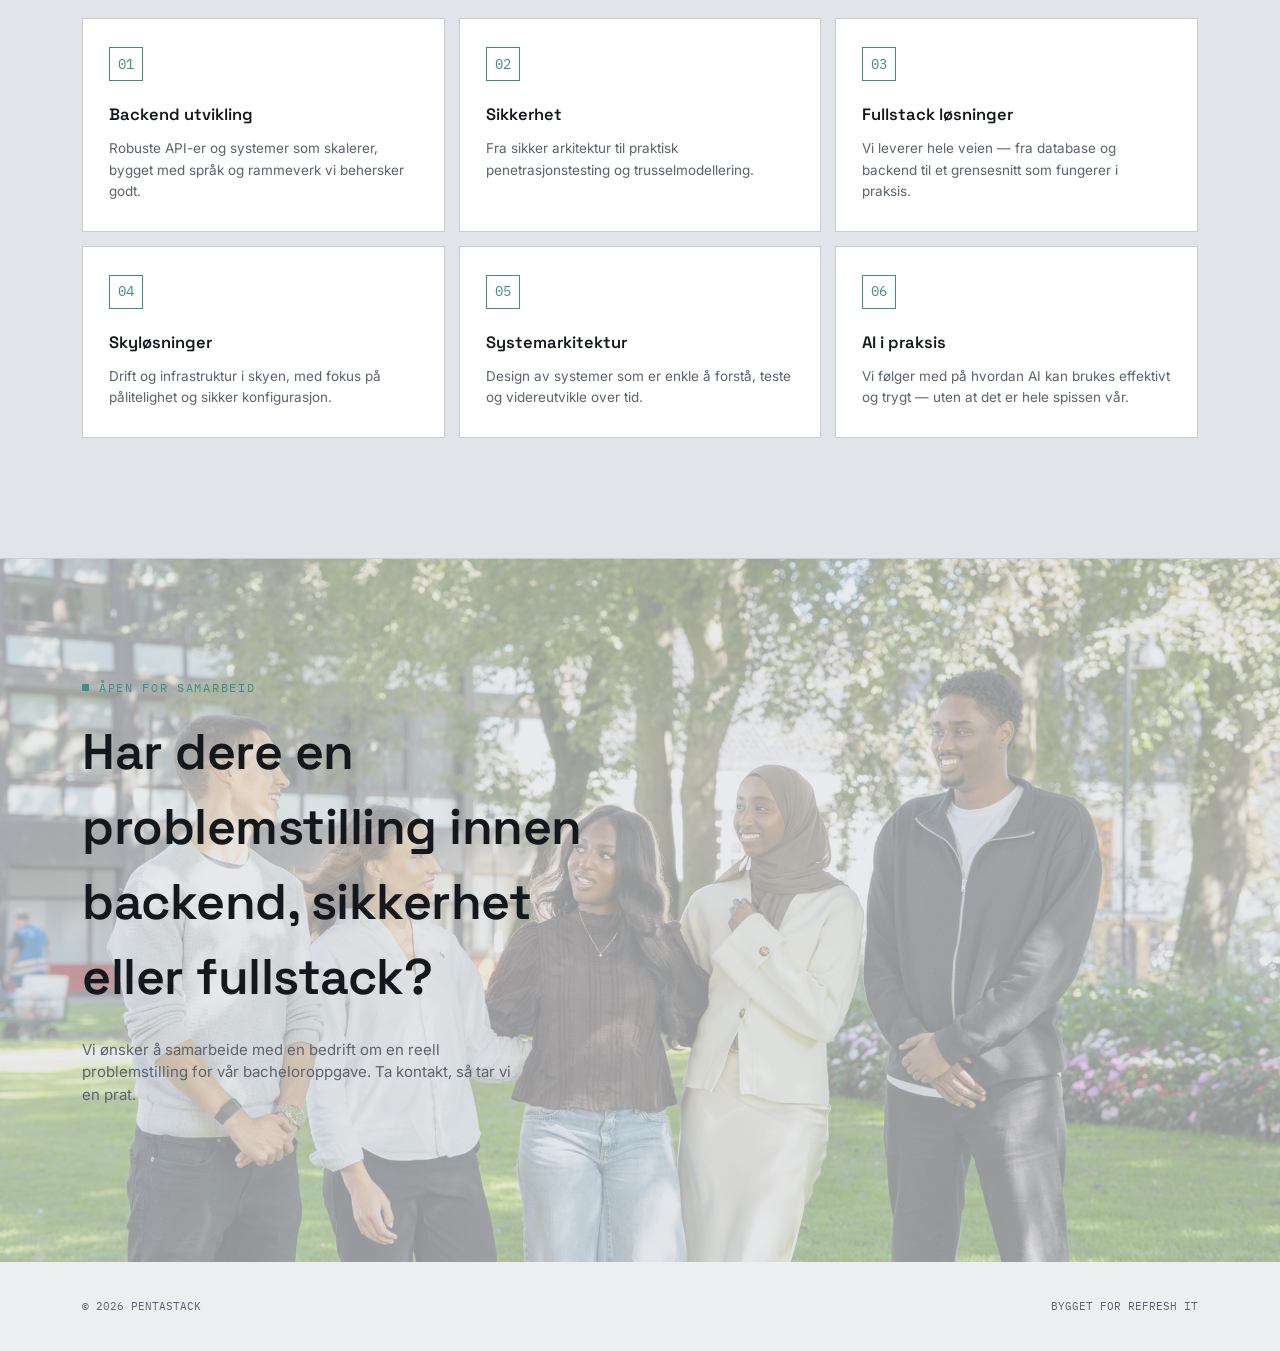
==== commit d370e12f: "Legg til prosjektside for bacheloroppgaven Ny side prosjekt.html med film, team og fokusområder, len" ====
--- a/index.html
+++ b/index.html
@@ -474,26 +474,6 @@
   footer{ padding:36px 0; }
   footer .wrap{ display:flex; justify-content:space-between; align-items:center; font-family:var(--font-mono); font-size:11px; color:var(--muted); flex-wrap:wrap; gap:24px; }
 
-  /* ============ SIGNATUR: logo-reveal som avslutning ============ */
-  /* bakgrunnen matcher hjørnefargen i videoen, og kantene tones ut, så filmen smelter inn i flaten */
-  footer.signoff{
-    --muted:var(--muted-dark); --line:#1C2A2B;
-    background:#0D1718; color:var(--text-dark);
-    padding:72px 0 32px; overflow:hidden;
-  }
-  .signoff-stage{ position:relative; width:min(960px, 100%); margin:0 auto 56px; aspect-ratio:1280/420; }
-  .signoff-stage video{
-    position:absolute; inset:0; width:100%; height:100%; object-fit:cover; display:block;
-    -webkit-mask-image:radial-gradient(ellipse 50% 50% at center, black 78%, transparent 100%);
-            mask-image:radial-gradient(ellipse 50% 50% at center, black 78%, transparent 100%);
-  }
-  footer.signoff .wrap{ border-top:1px solid var(--line); padding-top:28px; }
-  @media (max-width: 700px){
-    footer.signoff{ padding-top:40px; }
-    /* logoen ligger midt i en bred ramme, så vi beskjærer sidene på mobil */
-    .signoff-stage{ width:125%; margin-left:-12.5%; margin-bottom:32px; }
-  }
-
   /* ============ REVEAL ON SCROLL ============ */
   .reveal{ opacity:0; transform:translateY(18px); transition:opacity .6s ease, transform .6s ease; }
   .reveal.visible{ opacity:1; transform:translateY(0); }
@@ -535,6 +515,7 @@
         <a href="#video">Video</a>
         <a href="#team">Team</a>
         <a href="#fokus">Fokus</a>
+        <a href="prosjekt.html">Prosjekt</a>
         <a href="#kontakt">Kontakt</a>
       </div>
     </div>
@@ -775,12 +756,7 @@
     </div>
   </section>
 
-  <footer class="signoff">
-    <div class="signoff-stage" aria-hidden="true">
-      <video id="logoReveal" muted playsinline preload="none" poster="assets/video/logo-reveal-poster.jpg" tabindex="-1">
-        <source src="assets/video/logo-reveal.mp4" type="video/mp4">
-      </video>
-    </div>
+  <footer>
     <div class="wrap">
       <span>© 2026 PENTASTACK</span>
       <span>BYGGET FOR REFRESH IT</span>
@@ -882,26 +858,6 @@
     row.appendChild(clone);
   });
 
-  // Logo-reveal i footeren: last inn når den nærmer seg, spill av én gang når den er godt synlig.
-  (function(){
-    var video = document.getElementById('logoReveal');
-    if(!video || !('IntersectionObserver' in window)) return;
-    if(window.matchMedia('(prefers-reduced-motion: reduce)').matches) return; // posteren viser ferdig logo
-    video.poster = 'assets/video/logo-reveal-start.jpg'; // første bilde, så det ikke hopper når filmen starter
-    var preload = new IntersectionObserver(function(entries){
-      if(entries[0].isIntersecting){ video.preload = 'auto'; video.load(); preload.disconnect(); }
-    }, { rootMargin: '600px 0px' });
-    var trigger = new IntersectionObserver(function(entries){
-      if(entries[0].isIntersecting){
-        trigger.disconnect();
-        var p = video.play();
-        if(p && p.catch) p.catch(function(){});
-      }
-    }, { threshold: .6 });
-    preload.observe(video);
-    trigger.observe(video);
-  })();
-
   // scroll reveal
   var io = new IntersectionObserver(function(entries){
     entries.forEach(function(entry){
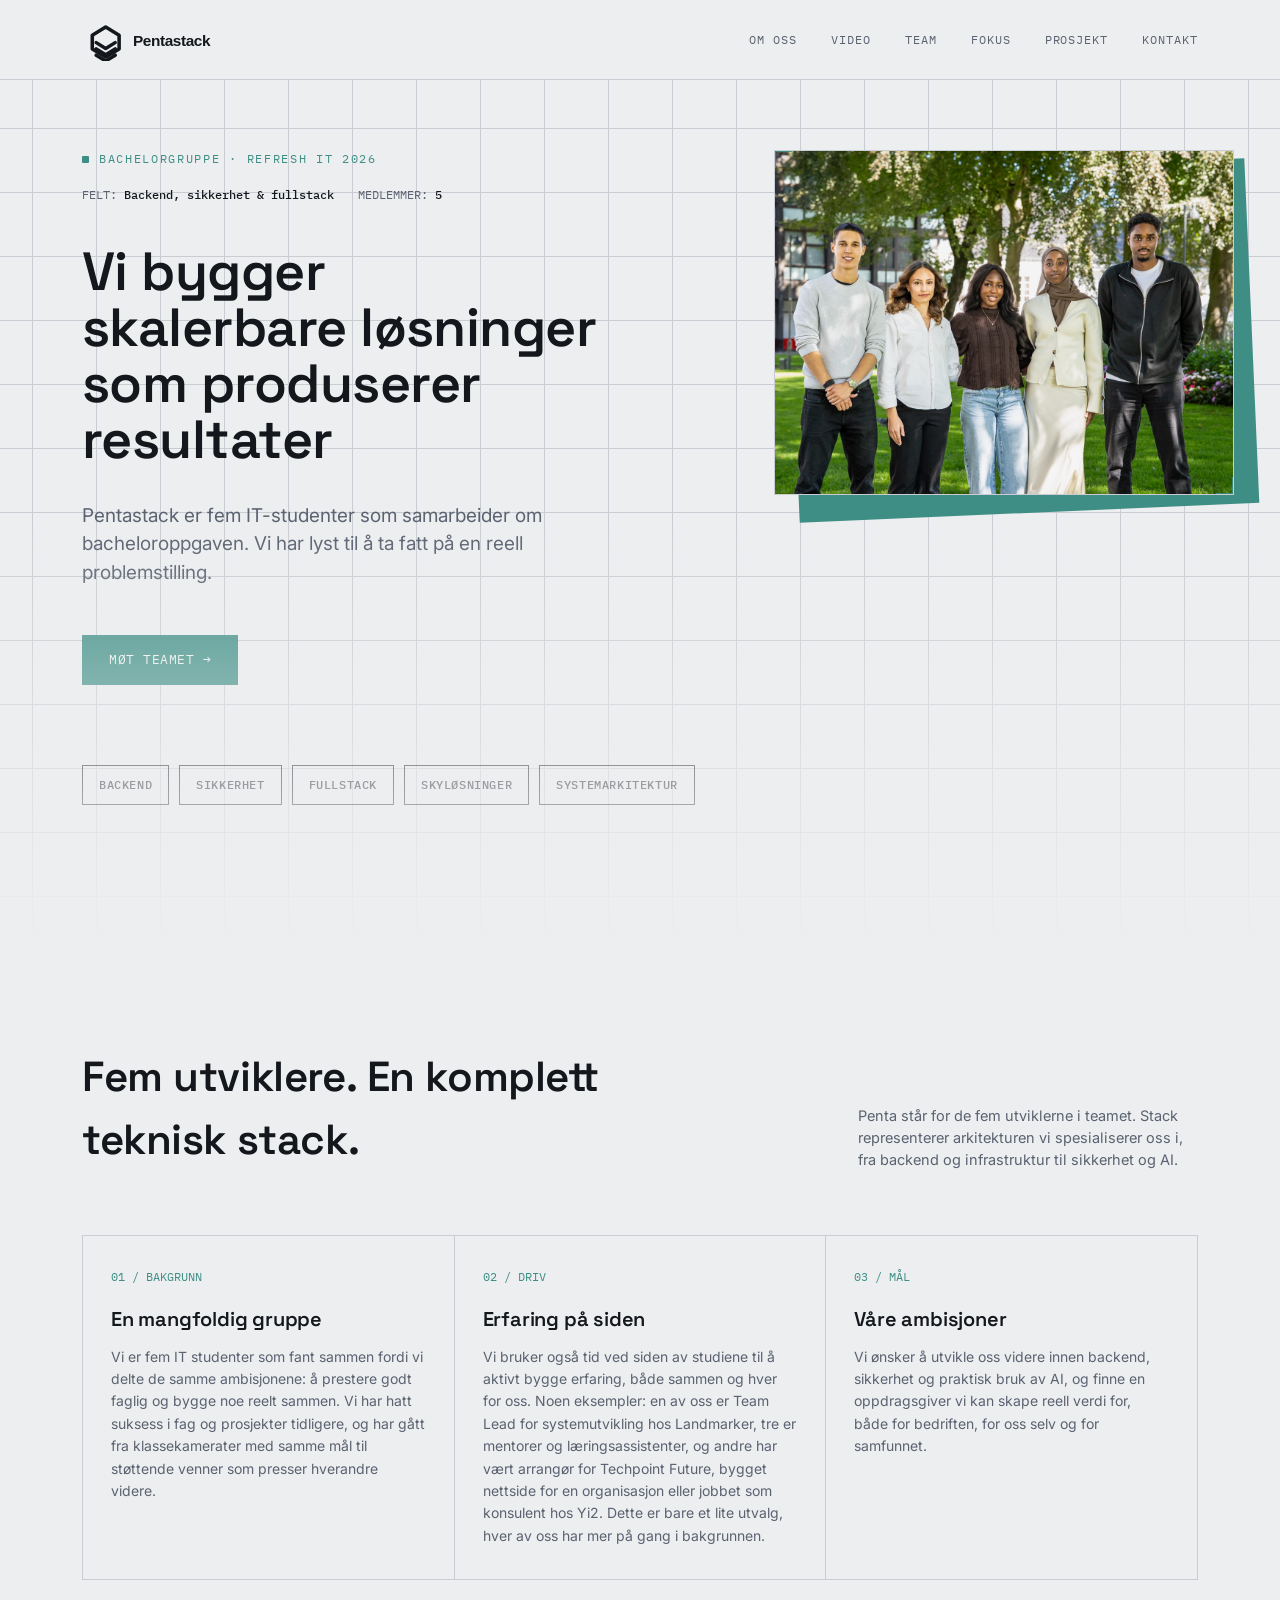
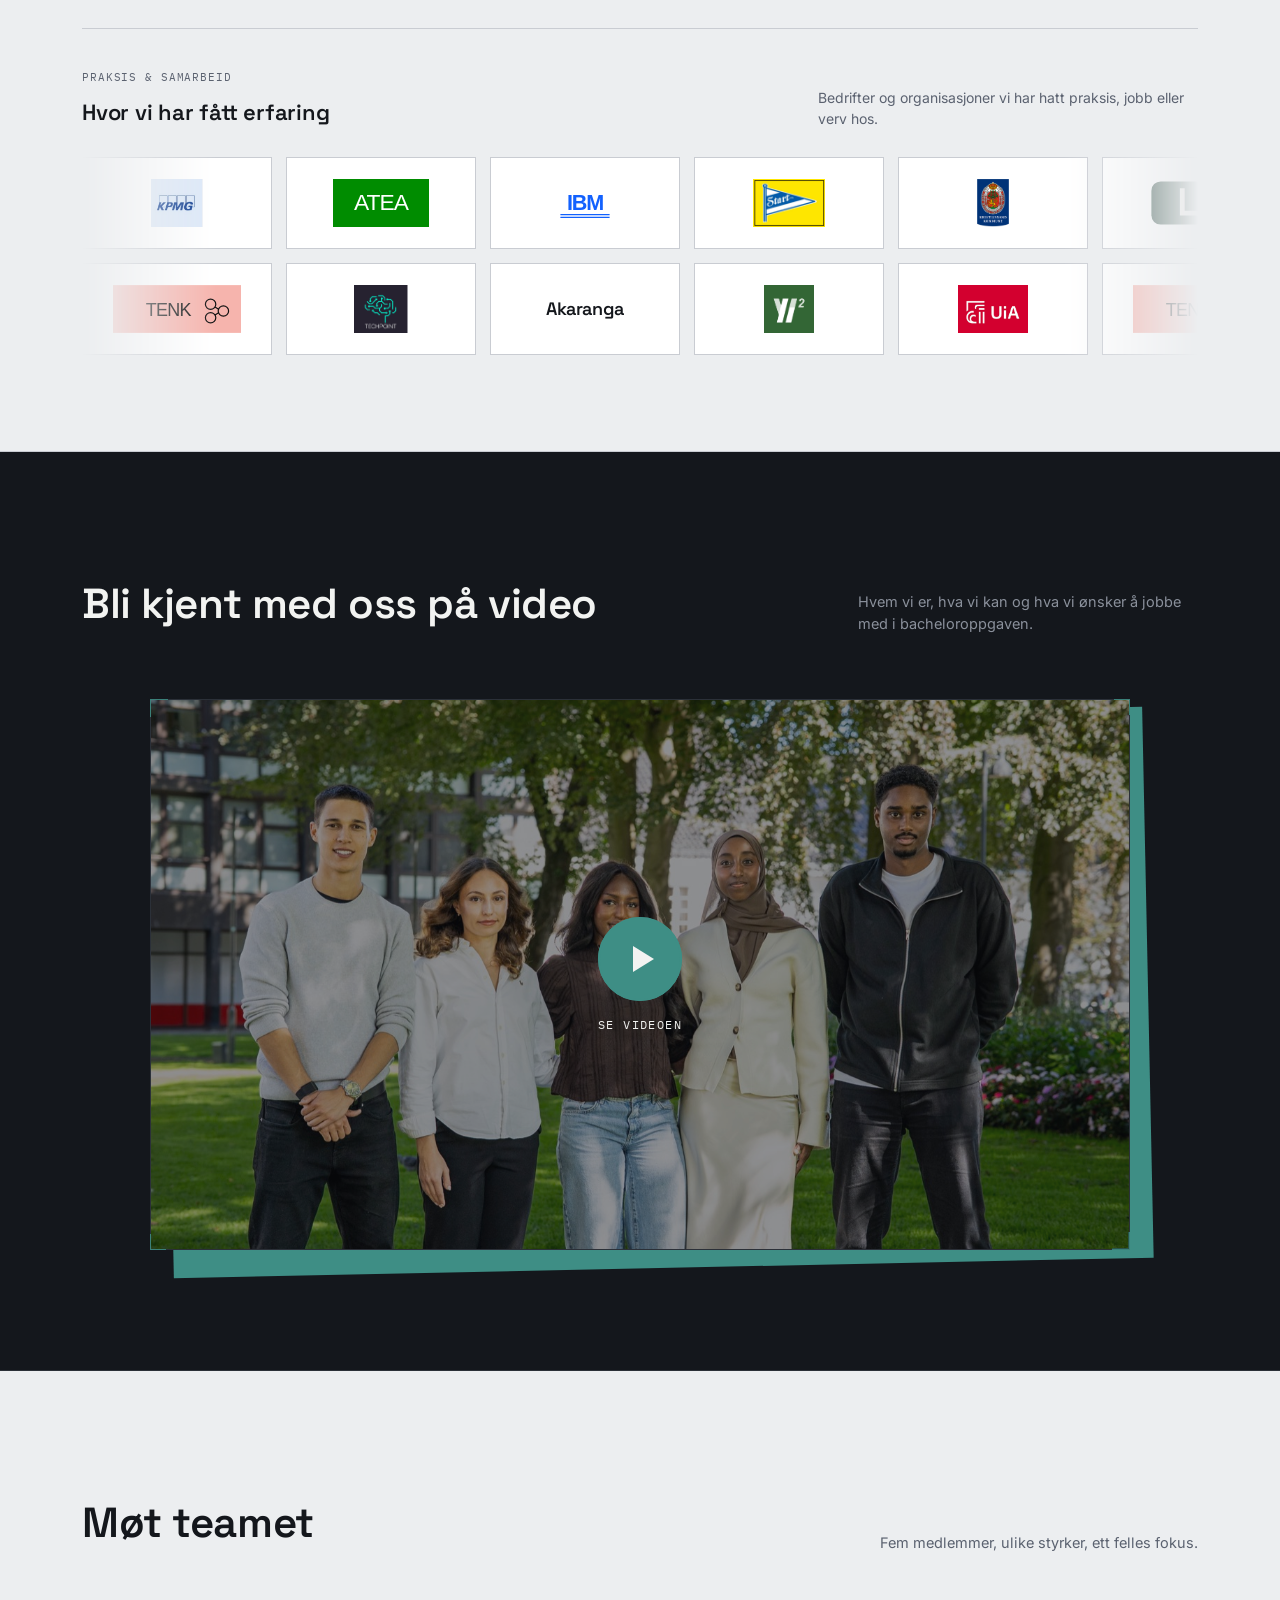
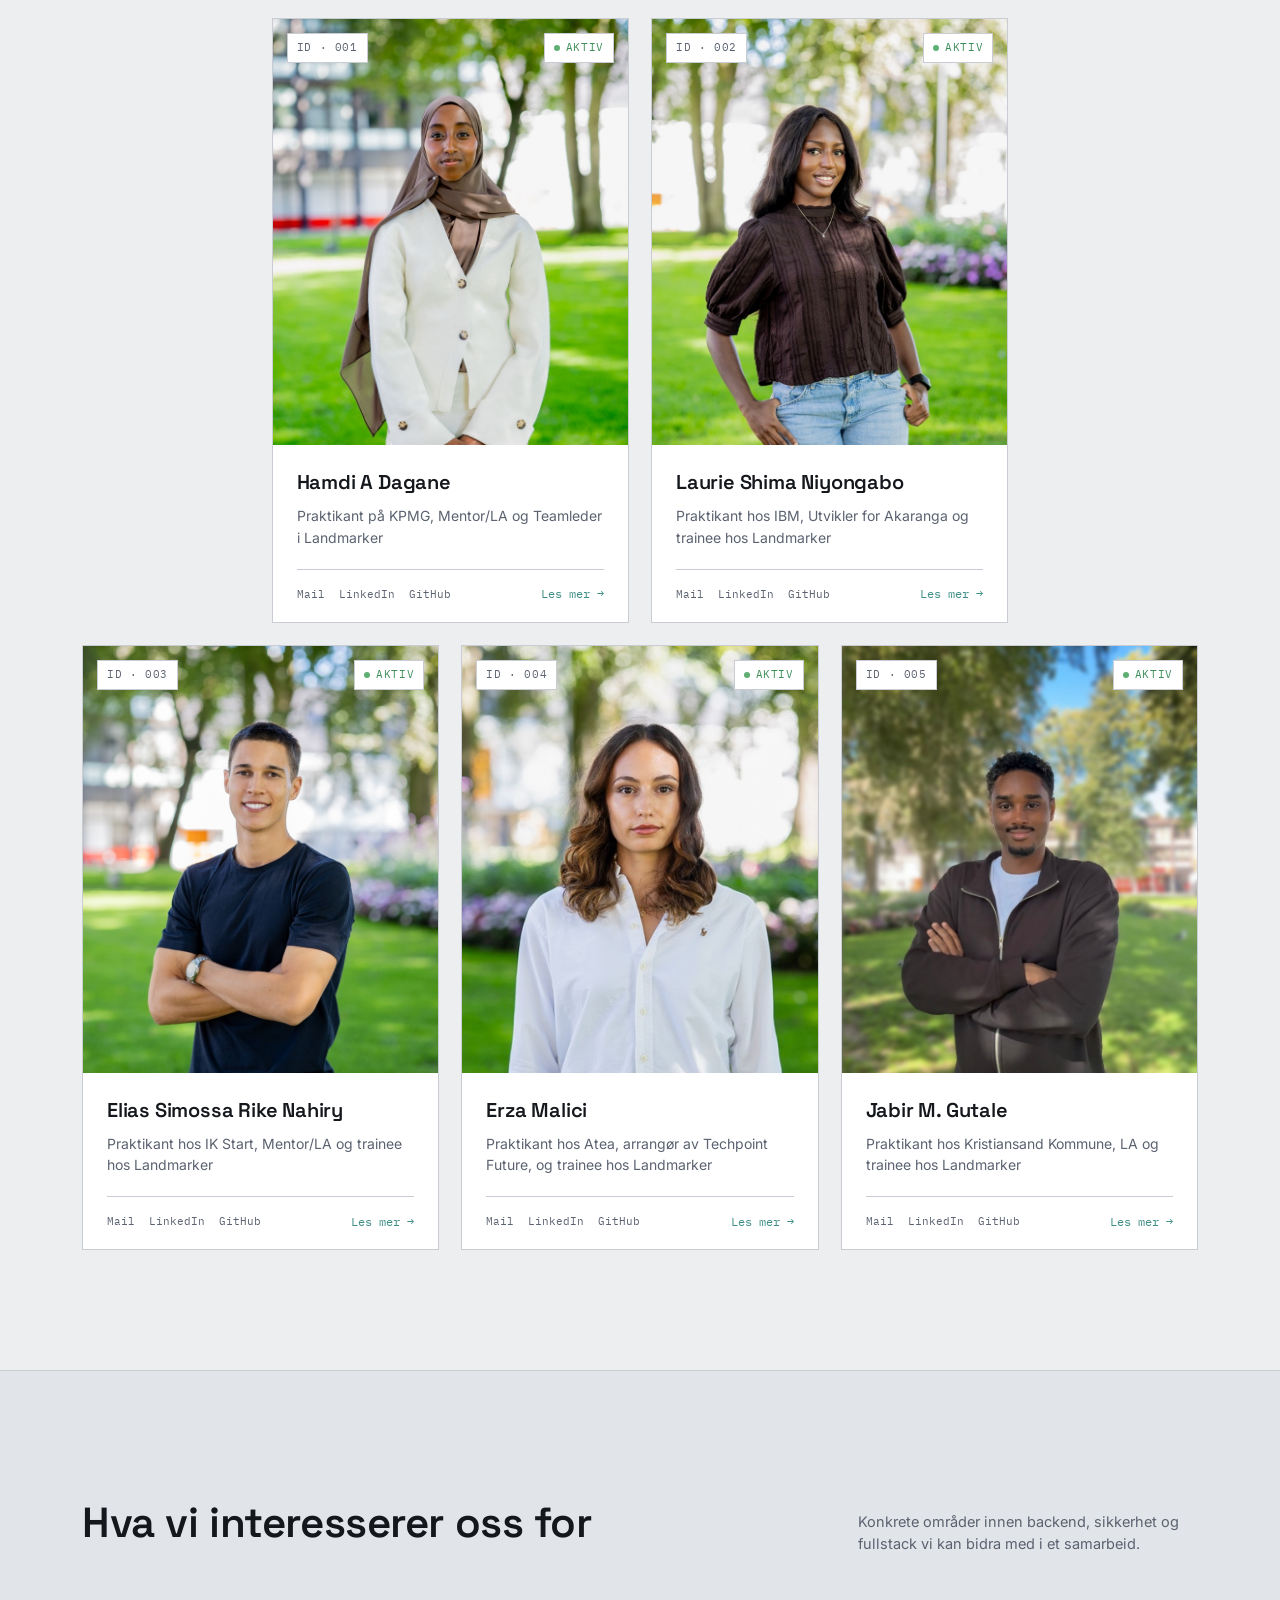
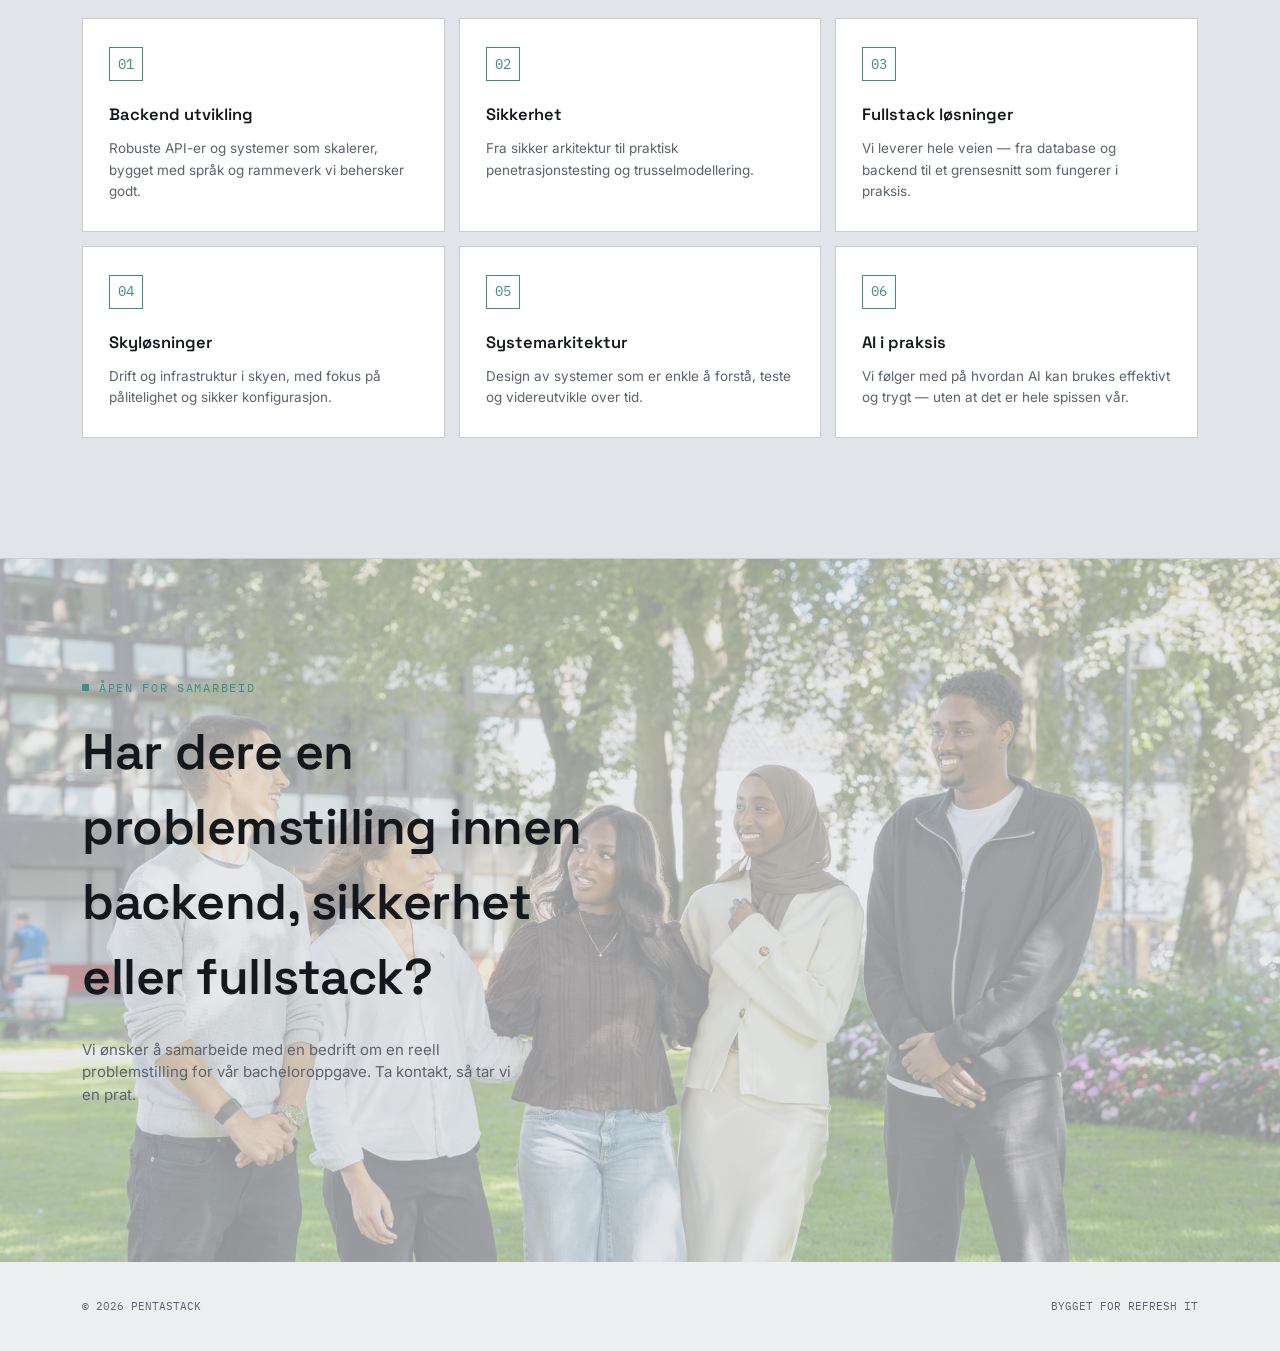
==== commit f88e81dd: "Fjern «Video kommer snart»-plassholderen Videoen ligger nå på siden, så reserven trengs ikke lenger." ====
--- a/index.html
+++ b/index.html
@@ -363,15 +363,6 @@
   @keyframes ring{ from{ transform:scale(1); opacity:.9; } to{ transform:scale(1.6); opacity:0; } }
   .video-play:hover .video-play-icon{ transform:scale(1.08); }
   .video-frame.is-playing .video-play{ display:none; }
-  .video-empty{
-    position:absolute; inset:0; z-index:2; display:none;
-    flex-direction:column; align-items:center; justify-content:center; gap:10px; text-align:center; padding:24px;
-    background:rgb(14 16 20 / .72);
-    font-family:var(--font-mono); font-size:13px; letter-spacing:.08em; text-transform:uppercase; color:var(--text-dark);
-  }
-  .video-empty span{ font-size:11px; letter-spacing:.04em; text-transform:none; color:var(--muted); }
-  .video-frame.is-empty .video-empty{ display:flex; }
-  .video-frame.is-empty .video-play{ display:none; }
   @media (max-width: 600px){
     .video-accent{ inset:10px -8px -10px 8px; }
     .video-play-icon{ width:64px; height:64px; }
@@ -624,7 +615,6 @@
   </section>
 
   <!-- ============ VIDEO ============ -->
-  <!-- Legg videofilen i assets/video/pentastack.mp4, så vises den automatisk her. -->
   <section id="video" class="video-section">
     <div class="wrap">
       <div class="section-head reveal">
@@ -643,7 +633,6 @@
             <span class="video-play-icon" aria-hidden="true"></span>
             Se videoen
           </button>
-          <div class="video-empty">Video kommer snart<span>Vi legger ut videoen vår her straks den er klar.</span></div>
         </div>
       </div>
     </div>
@@ -819,17 +808,12 @@
     });
   })();
 
-  // Video: vis play-knapp, eller «kommer snart» hvis filen mangler.
+  // Video: start avspilling når play-knappen trykkes.
   (function(){
     var frame = document.getElementById('videoFrame');
     var video = document.getElementById('teamVideo');
     var play = document.getElementById('videoPlay');
     if(!frame || !video) return;
-    var source = video.querySelector('source');
-    function markEmpty(){ frame.classList.add('is-empty'); }
-    if(source) source.addEventListener('error', markEmpty);
-    video.addEventListener('error', markEmpty);
-    if(video.networkState === HTMLMediaElement.NETWORK_NO_SOURCE) markEmpty();
     play.addEventListener('click', function(){
       frame.classList.add('is-playing');
       video.controls = true;
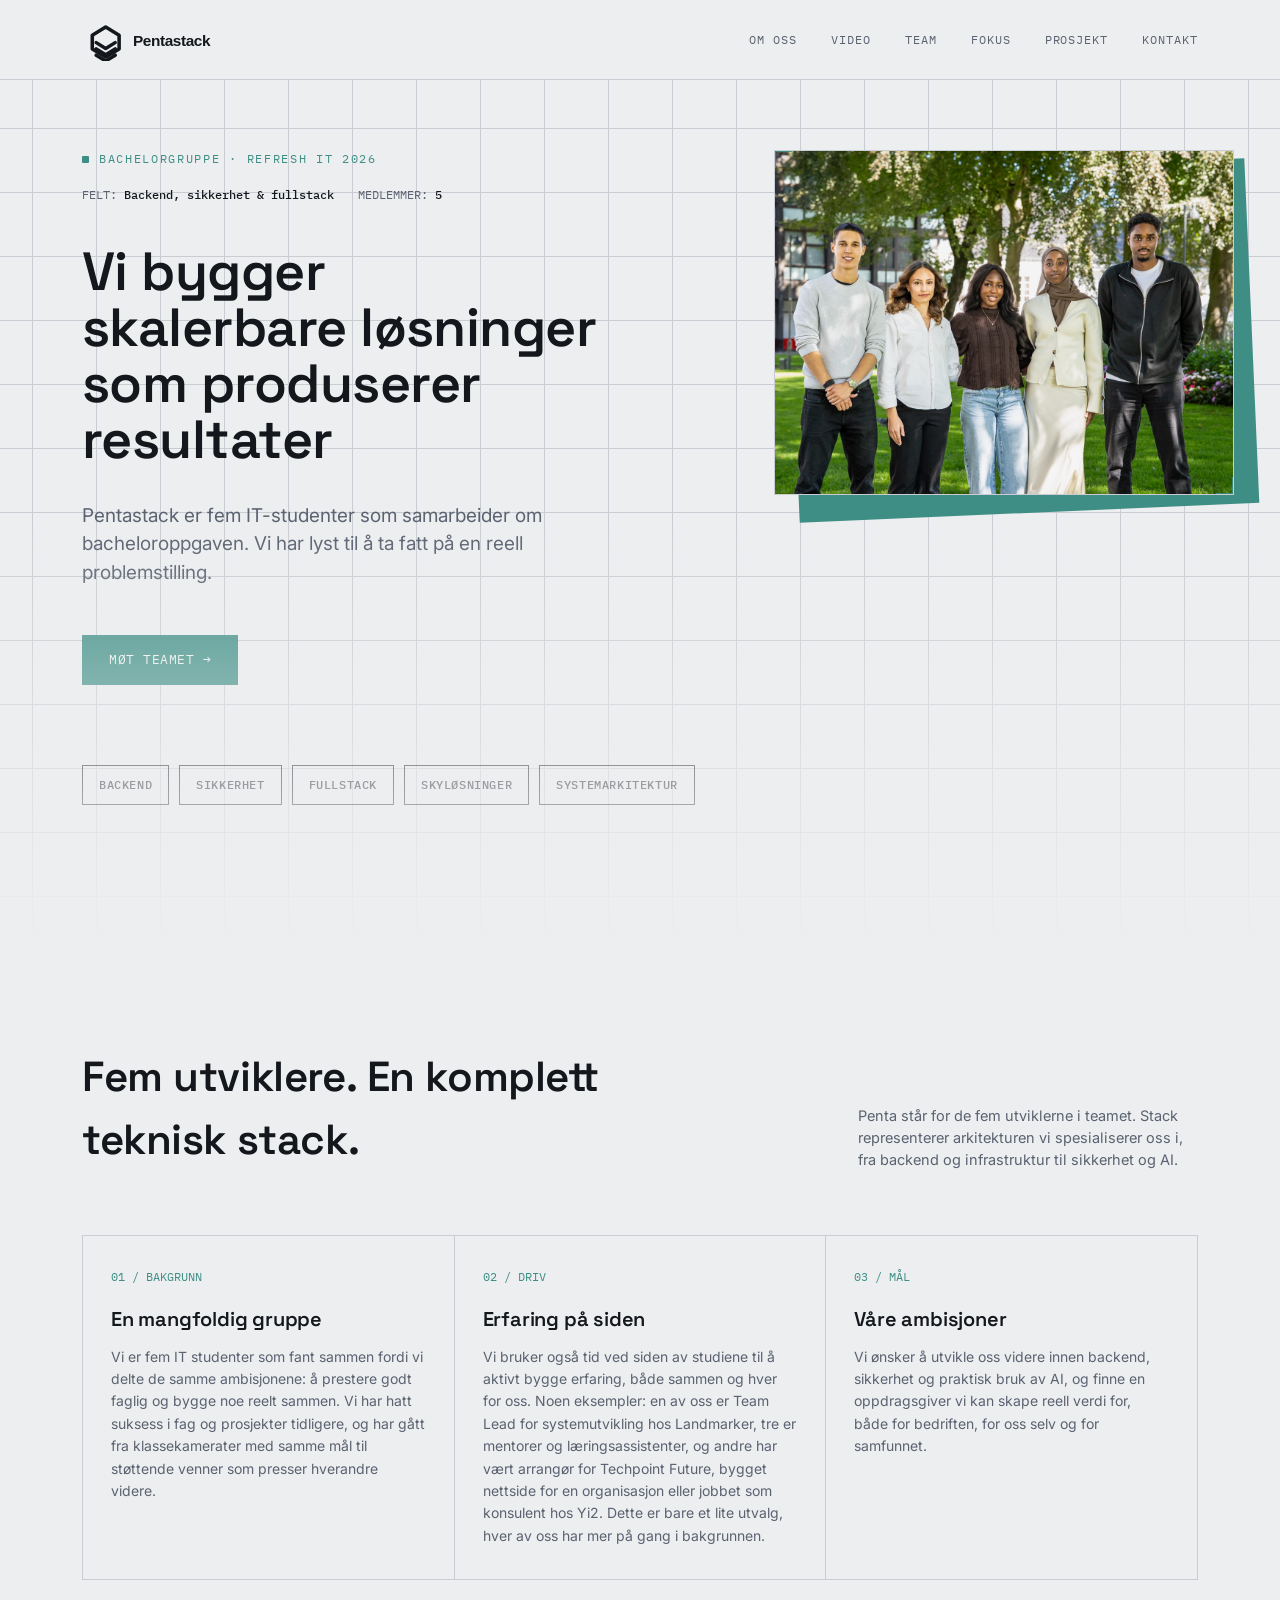
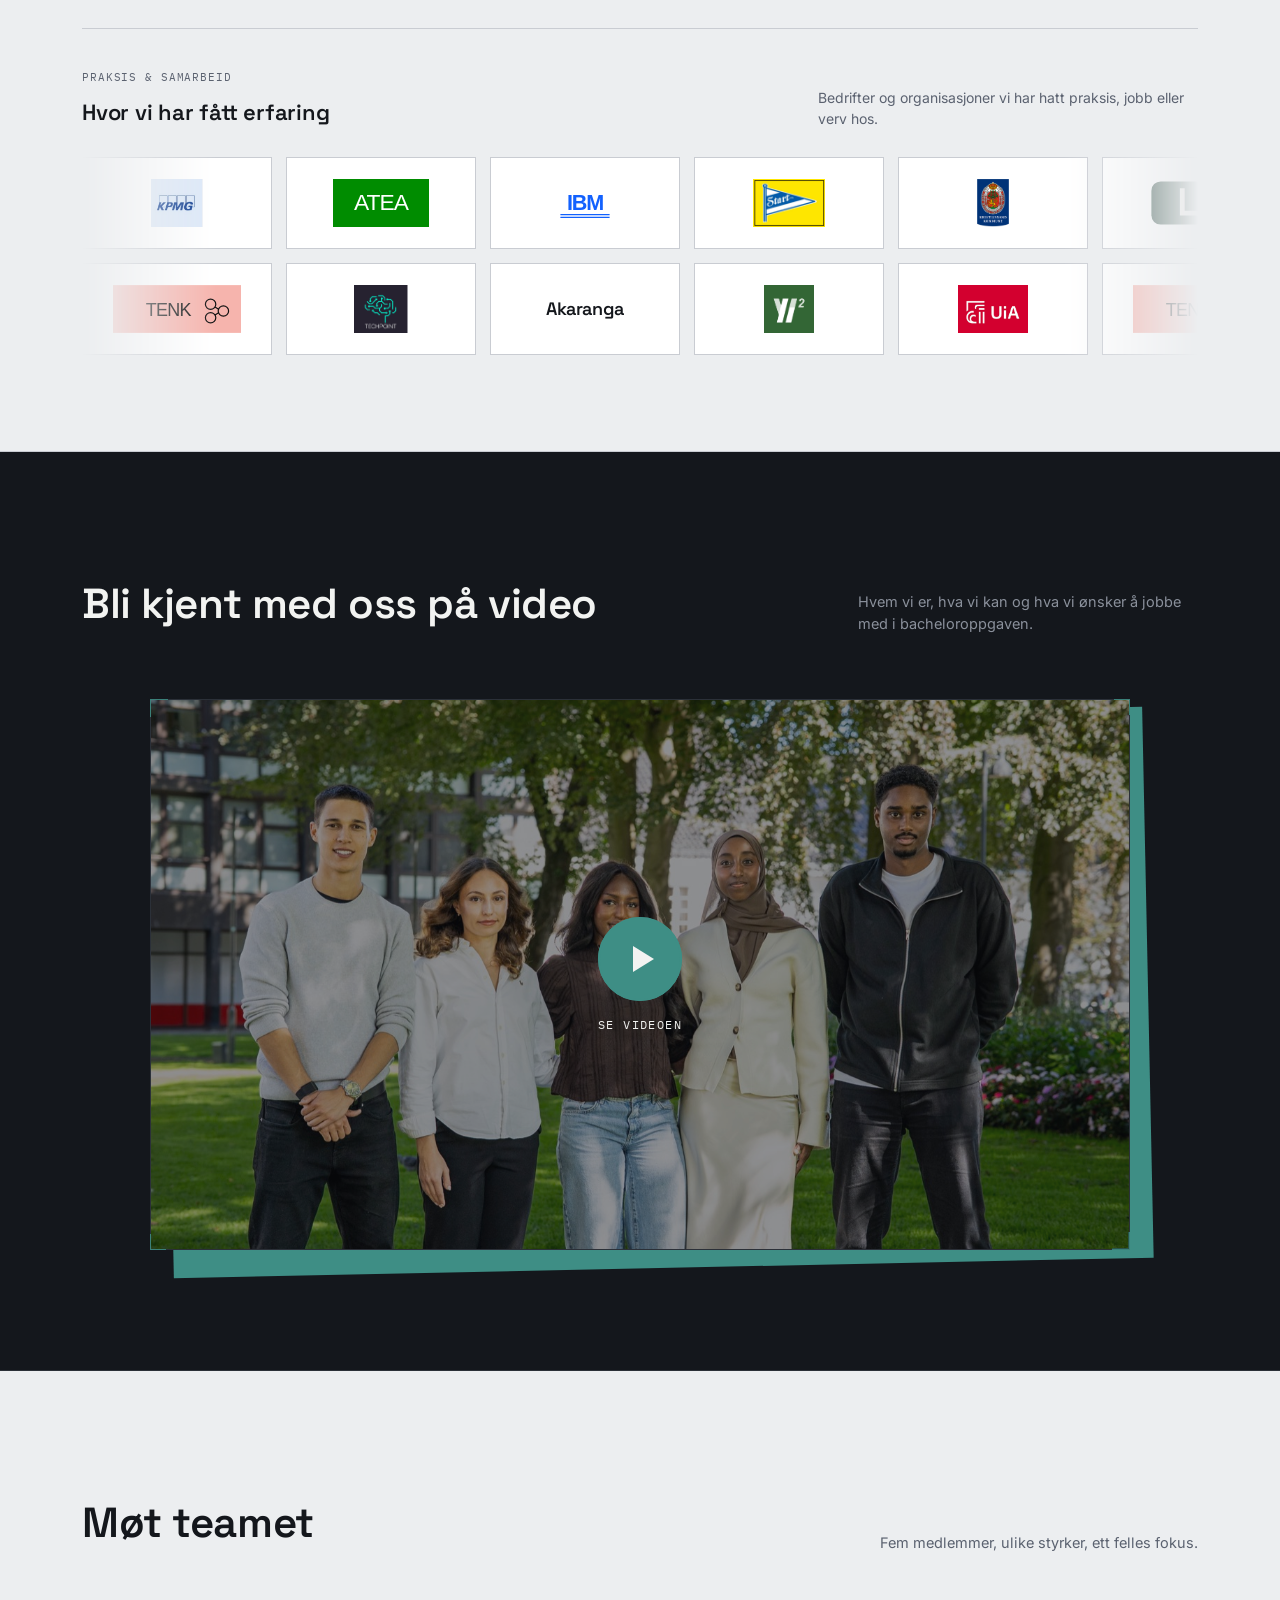
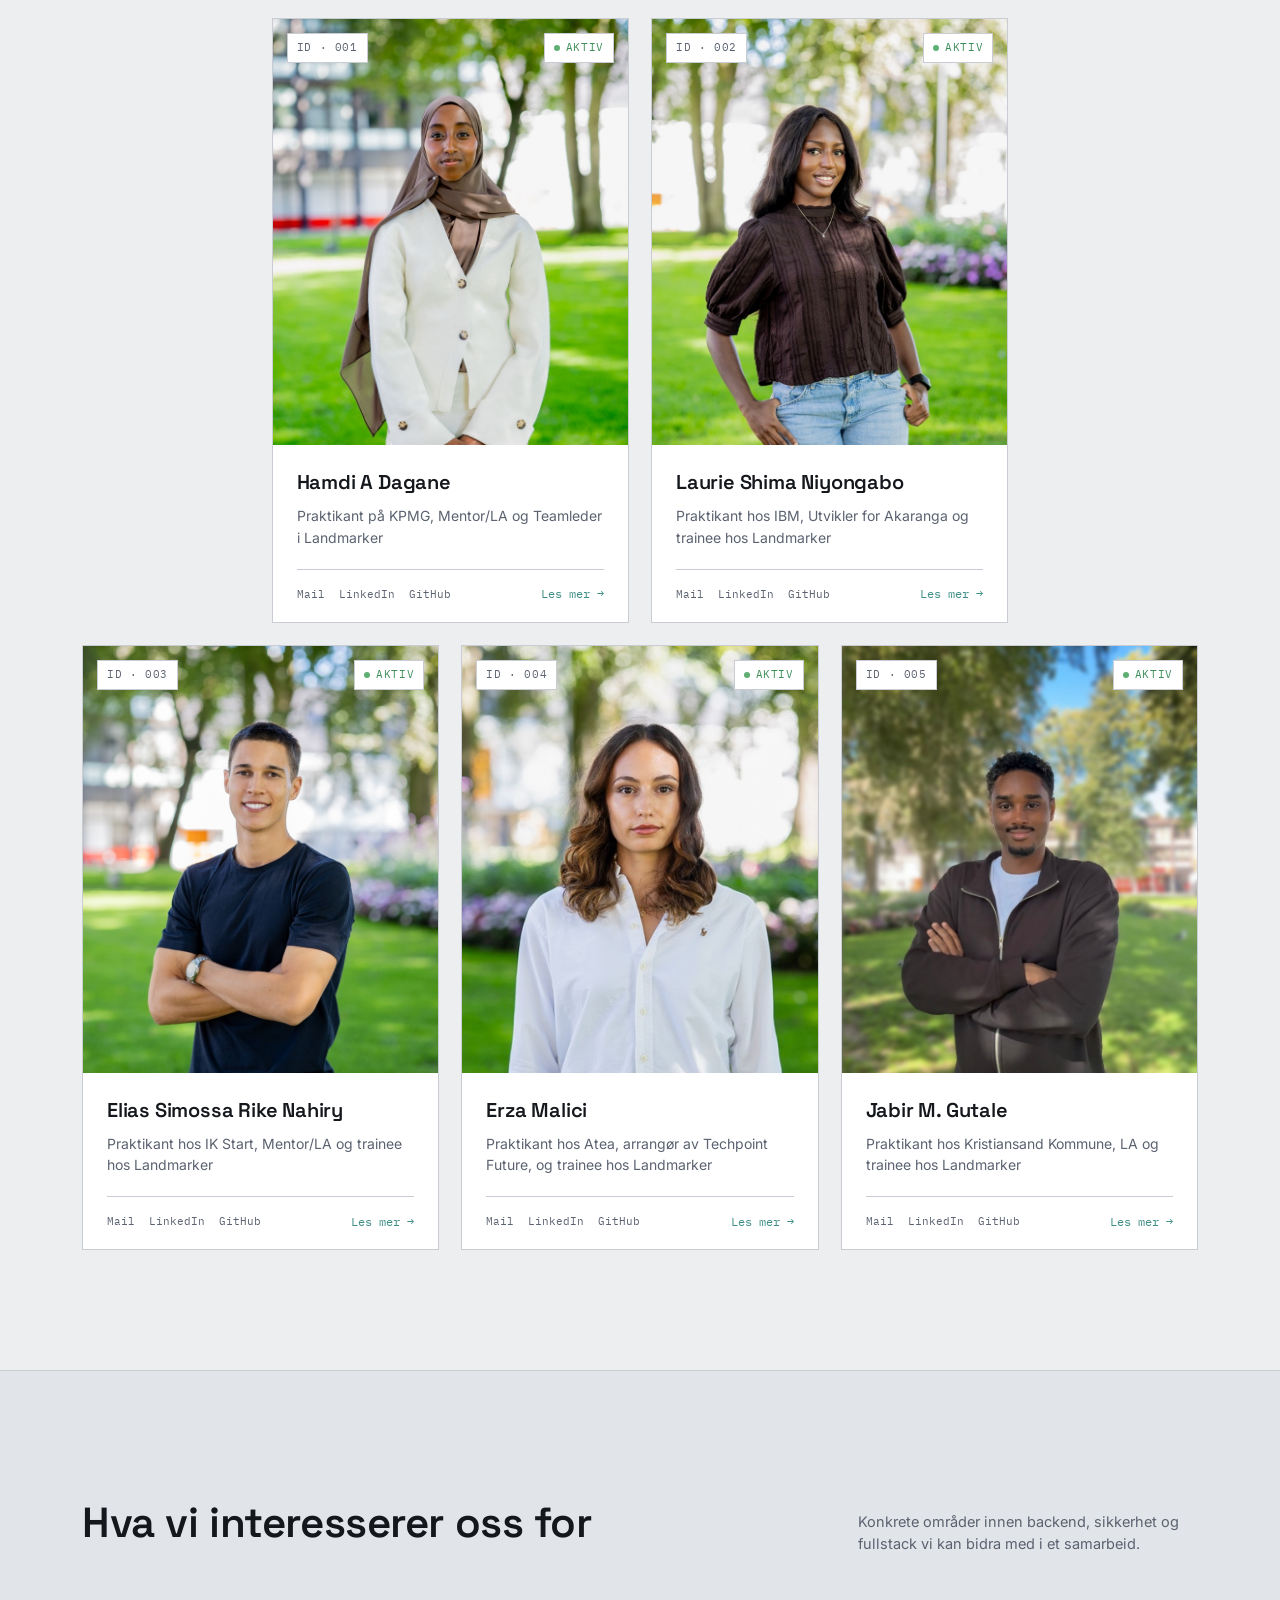
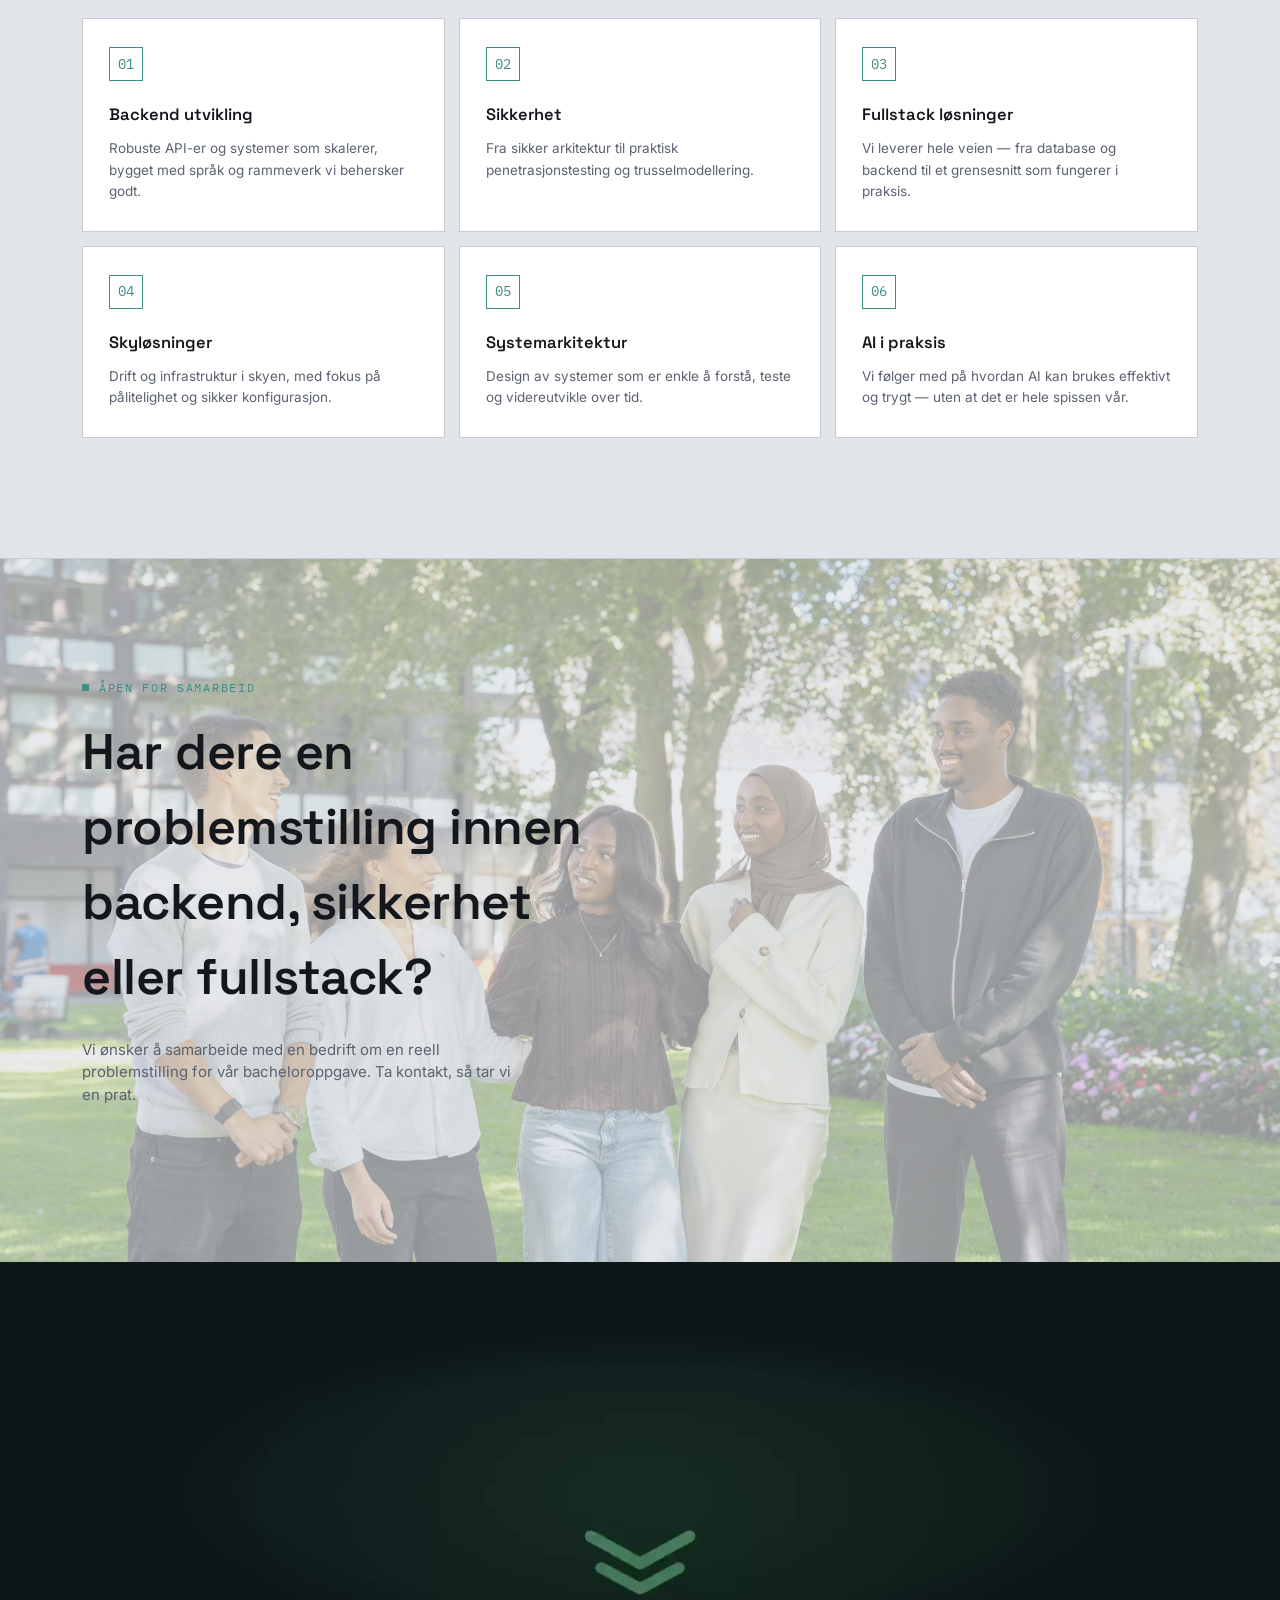
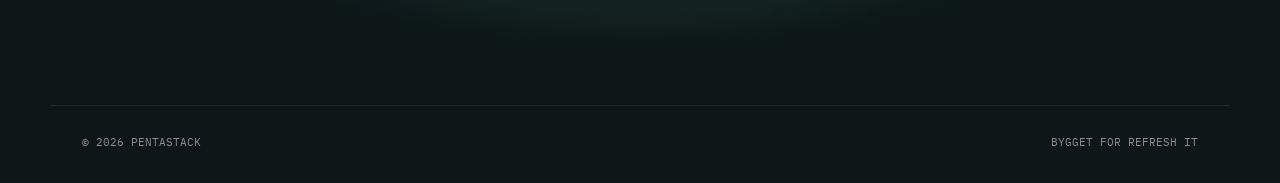
==== commit 907c1e36: "Merge remote-tracking branch 'origin/main' into hamdi-modern-ui" ====
--- a/index.html
+++ b/index.html
@@ -465,6 +465,26 @@
   footer{ padding:36px 0; }
   footer .wrap{ display:flex; justify-content:space-between; align-items:center; font-family:var(--font-mono); font-size:11px; color:var(--muted); flex-wrap:wrap; gap:24px; }
 
+  /* ============ SIGNATUR: logo-reveal som avslutning ============ */
+  /* bakgrunnen matcher hjørnefargen i videoen, og kantene tones ut, så filmen smelter inn i flaten */
+  footer.signoff{
+    --muted:var(--muted-dark); --line:#1C2A2B;
+    background:#0D1718; color:var(--text-dark);
+    padding:72px 0 32px; overflow:hidden;
+  }
+  .signoff-stage{ position:relative; width:min(960px, 100%); margin:0 auto 56px; aspect-ratio:1280/420; }
+  .signoff-stage video{
+    position:absolute; inset:0; width:100%; height:100%; object-fit:cover; display:block;
+    -webkit-mask-image:radial-gradient(ellipse 50% 50% at center, black 78%, transparent 100%);
+            mask-image:radial-gradient(ellipse 50% 50% at center, black 78%, transparent 100%);
+  }
+  footer.signoff .wrap{ border-top:1px solid var(--line); padding-top:28px; }
+  @media (max-width: 700px){
+    footer.signoff{ padding-top:40px; }
+    /* logoen ligger midt i en bred ramme, så vi beskjærer sidene på mobil */
+    .signoff-stage{ width:125%; margin-left:-12.5%; margin-bottom:32px; }
+  }
+
   /* ============ REVEAL ON SCROLL ============ */
   .reveal{ opacity:0; transform:translateY(18px); transition:opacity .6s ease, transform .6s ease; }
   .reveal.visible{ opacity:1; transform:translateY(0); }
@@ -745,7 +765,12 @@
     </div>
   </section>
 
-  <footer>
+  <footer class="signoff">
+    <div class="signoff-stage" aria-hidden="true">
+      <video id="logoReveal" muted playsinline preload="none" poster="assets/video/logo-reveal-poster.jpg" tabindex="-1">
+        <source src="assets/video/logo-reveal.mp4" type="video/mp4">
+      </video>
+    </div>
     <div class="wrap">
       <span>© 2026 PENTASTACK</span>
       <span>BYGGET FOR REFRESH IT</span>
@@ -842,6 +867,26 @@
     row.appendChild(clone);
   });
 
+  // Logo-reveal i footeren: last inn når den nærmer seg, spill av én gang når den er godt synlig.
+  (function(){
+    var video = document.getElementById('logoReveal');
+    if(!video || !('IntersectionObserver' in window)) return;
+    if(window.matchMedia('(prefers-reduced-motion: reduce)').matches) return; // posteren viser ferdig logo
+    video.poster = 'assets/video/logo-reveal-start.jpg'; // første bilde, så det ikke hopper når filmen starter
+    var preload = new IntersectionObserver(function(entries){
+      if(entries[0].isIntersecting){ video.preload = 'auto'; video.load(); preload.disconnect(); }
+    }, { rootMargin: '600px 0px' });
+    var trigger = new IntersectionObserver(function(entries){
+      if(entries[0].isIntersecting){
+        trigger.disconnect();
+        var p = video.play();
+        if(p && p.catch) p.catch(function(){});
+      }
+    }, { threshold: .6 });
+    preload.observe(video);
+    trigger.observe(video);
+  })();
+
   // scroll reveal
   var io = new IntersectionObserver(function(entries){
     entries.forEach(function(entry){
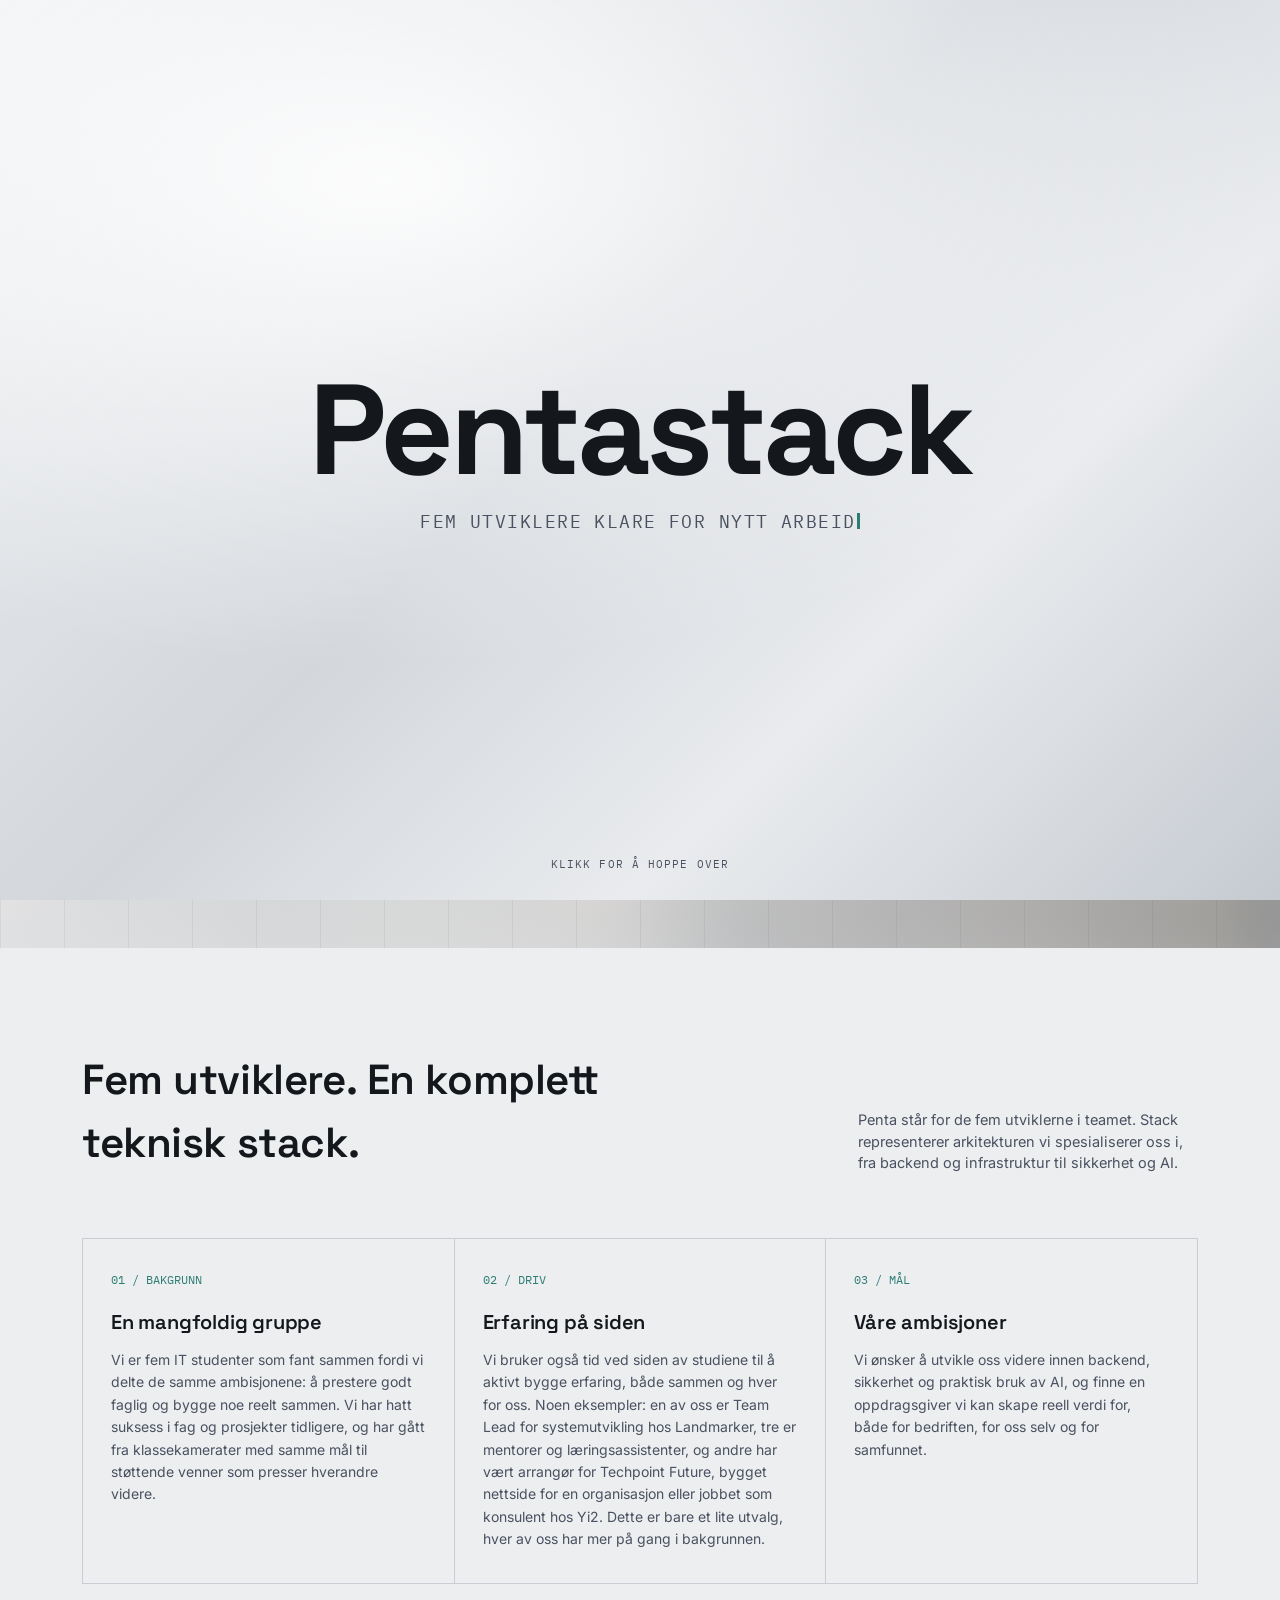
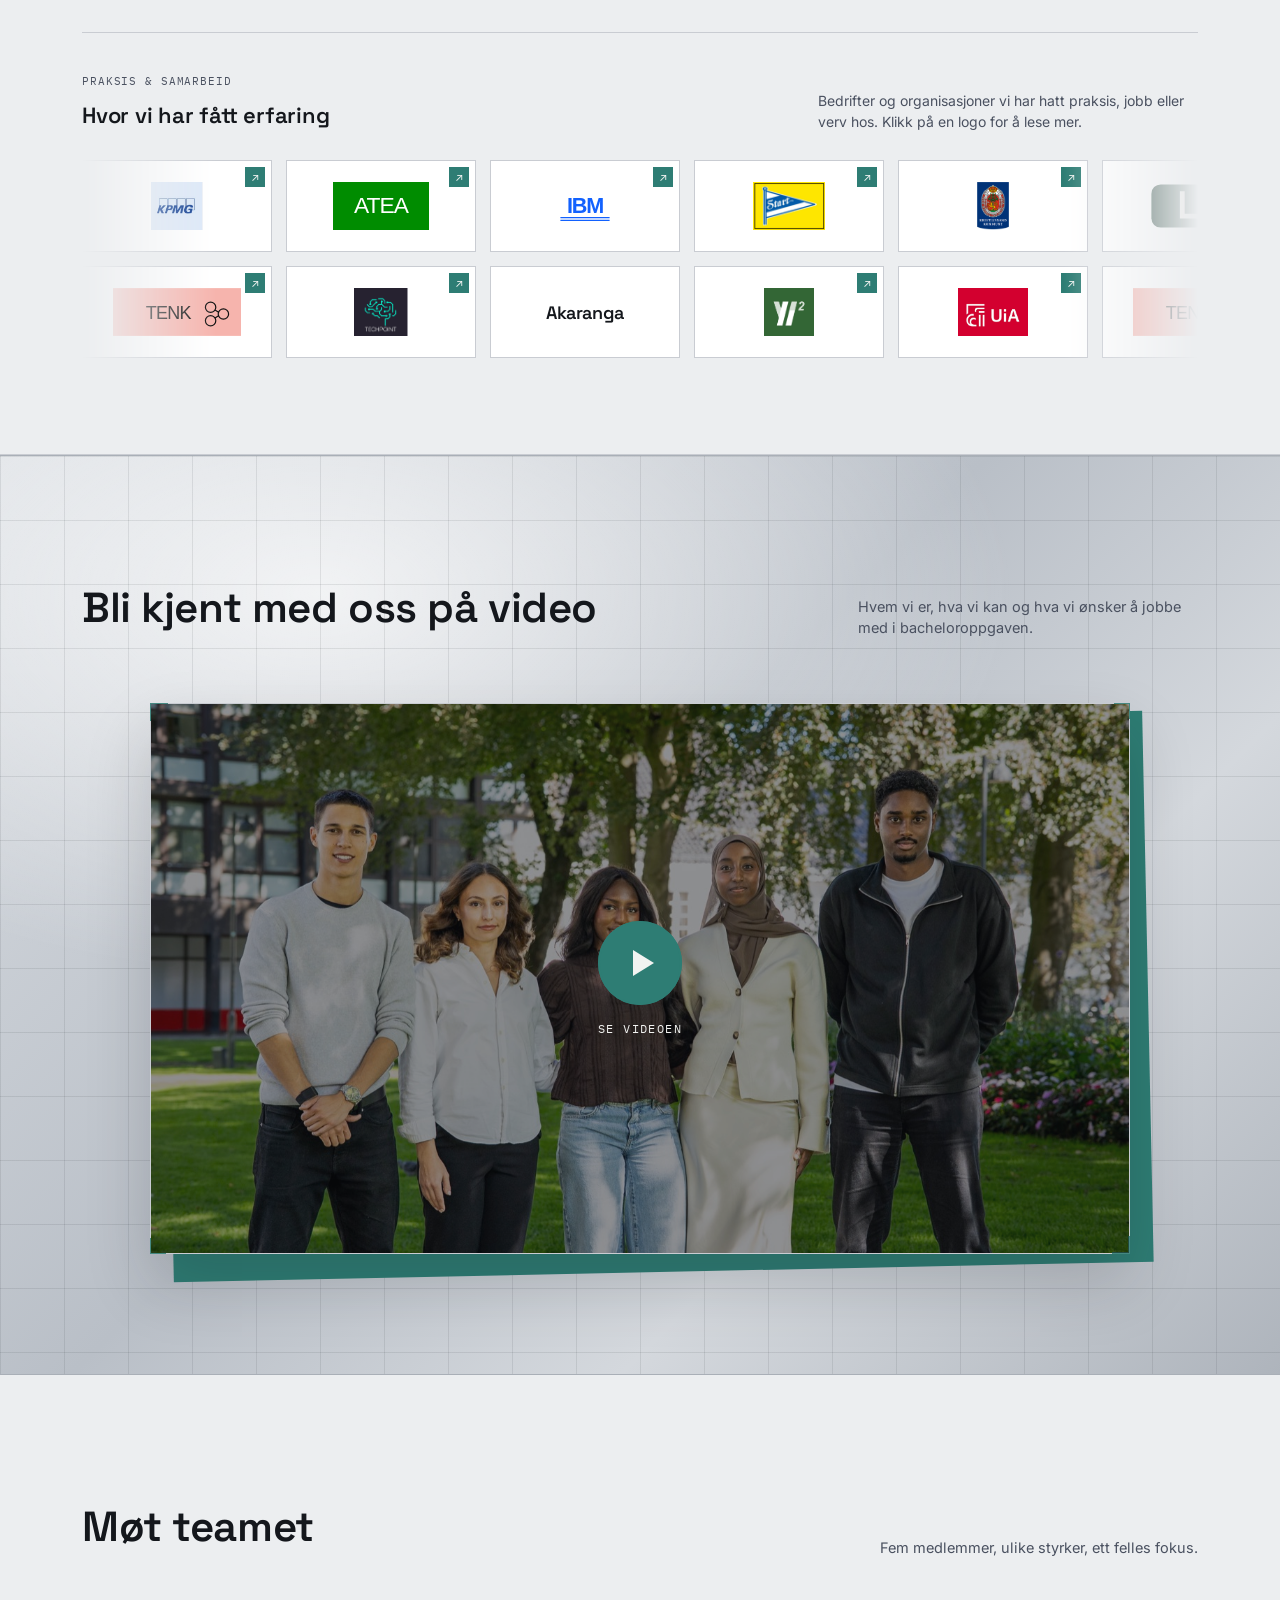
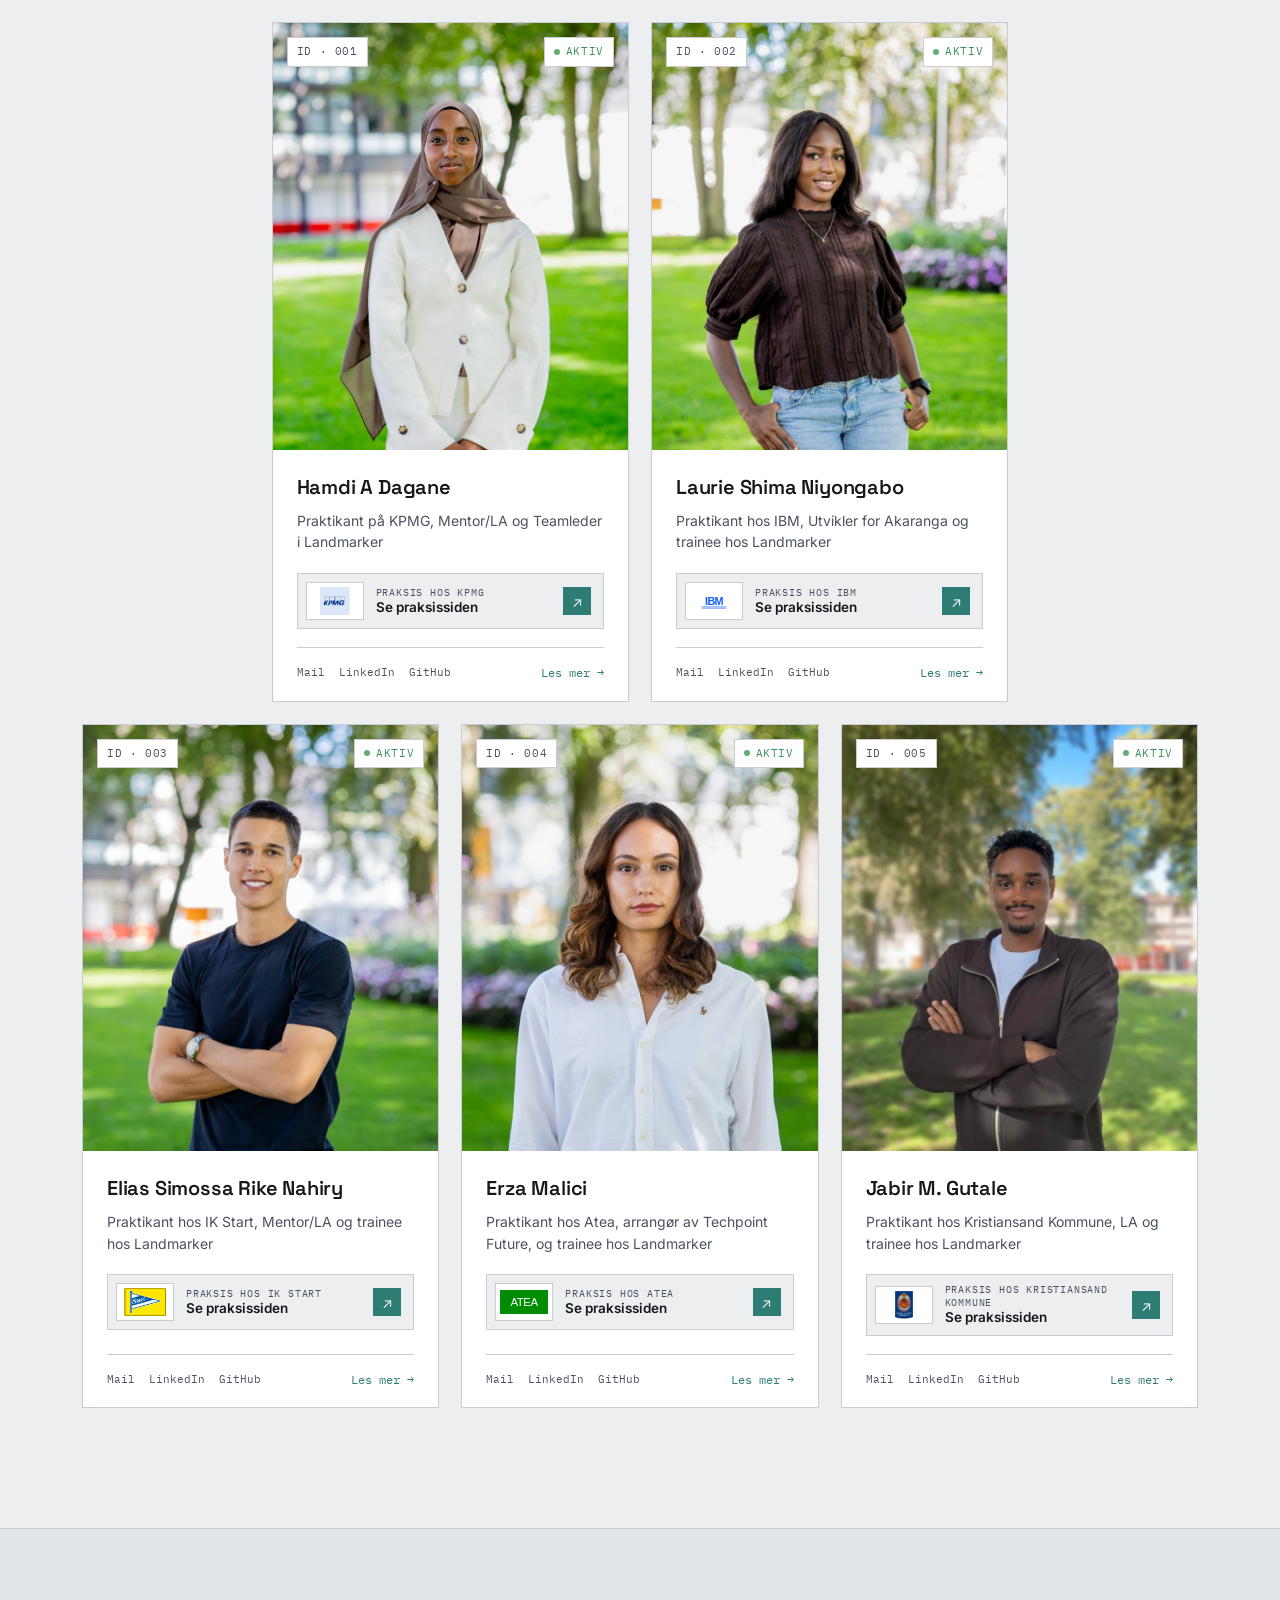
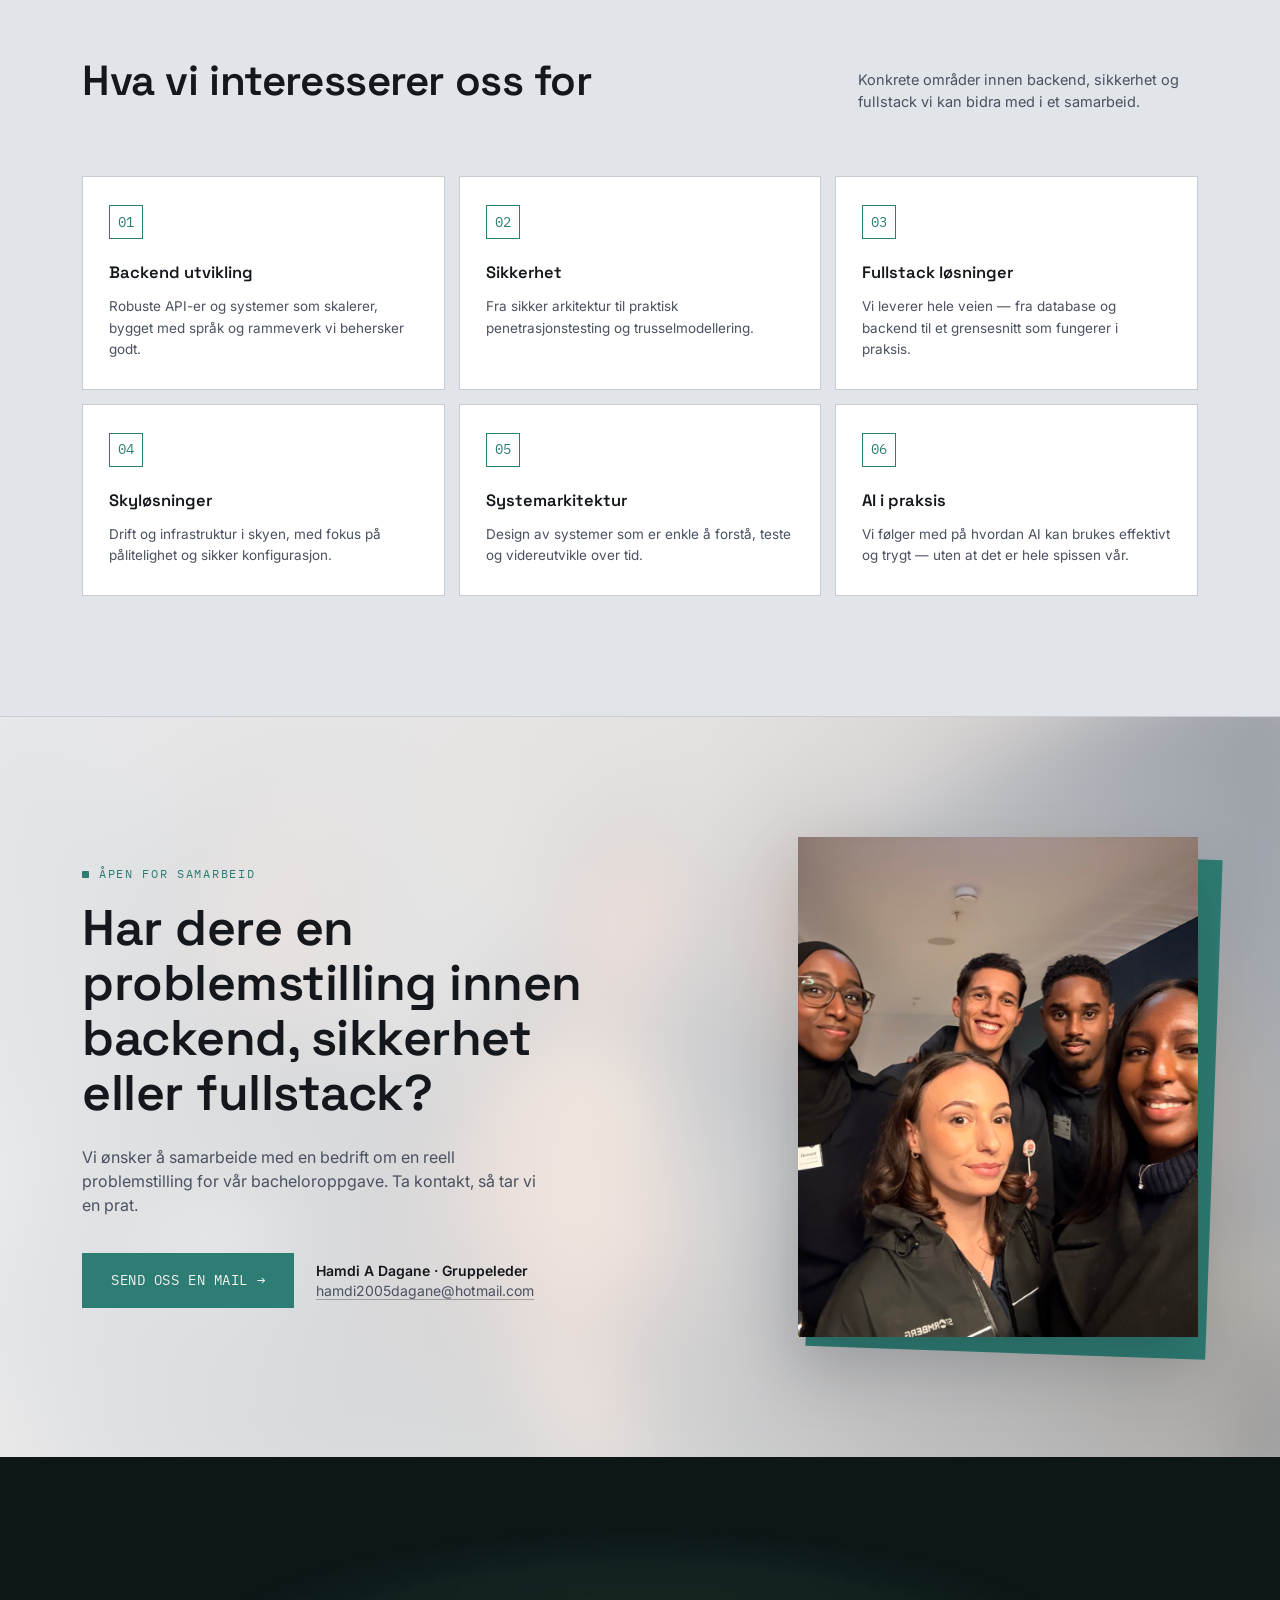
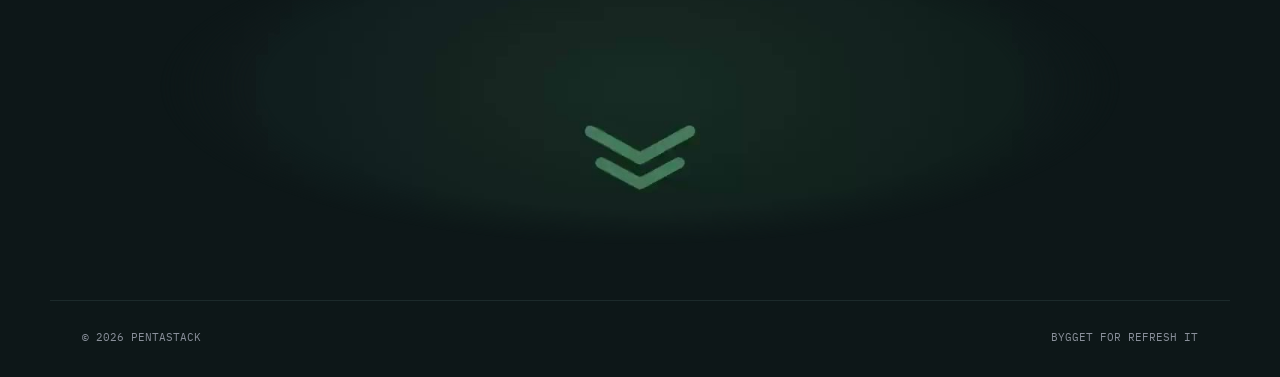
==== commit 99ada7d8: "Modernisert forside og ny prosjektside - Lysere forside med uskarpt gruppeselfie, større gruppebilde" ====
--- a/index.html
+++ b/index.html
@@ -5,6 +5,14 @@
 <meta name="viewport" content="width=device-width, initial-scale=1.0">
 <title>Pentastack</title>
 <link rel="icon" href="assets/Logo-Favi.png" type="image/png">
+<script>
+  // Introen vises bare første gang i økten
+  (function(){
+    var seen = false;
+    try{ seen = sessionStorage.getItem('pentastackIntro') === '1'; }catch(e){}
+    document.documentElement.classList.add(seen ? 'no-intro' : 'intro-on');
+  })();
+</script>
 <link rel="preconnect" href="https://fonts.googleapis.com">
 <link rel="preconnect" href="https://fonts.gstatic.com" crossorigin>
 <link href="https://fonts.googleapis.com/css2?family=Space+Grotesk:wght@400;500;600;700&family=IBM+Plex+Mono:wght@400;500&family=Inter:wght@400;500;600&family=IBM+Plex+Sans:wght@400;500;600;700&display=swap" rel="stylesheet">
@@ -22,10 +30,11 @@
     --text-dark:  #F2F3F1;
     --text-light: #14171C;
     --muted-dark: #8A909B;
-    --muted-light:#5B6270;
+    --muted-light:#4A5160;
 
     /* aksentfarge — turkis */
-    --accent: #3E8E85;
+    --accent: #2E7D74;
+    --accent-bright: #5FC2B5;  /* på mørke flater */
     --accent-text: #F2F3F1;
 
     /* type */
@@ -141,7 +150,9 @@
   /* ============ NAV ============ */
   .nav{
     position:fixed; top:0; left:0; right:0; z-index:50;
-    background:var(--bg);
+    background:rgb(236 238 240 / .82);
+    -webkit-backdrop-filter:saturate(1.4) blur(14px);
+            backdrop-filter:saturate(1.4) blur(14px);
     border-bottom:1px solid var(--line);
     transition:background .35s ease, border-color .35s ease;
   }
@@ -154,18 +165,27 @@
 
   /* ============ HERO ============ */
   .hero{
+    position:relative; isolation:isolate; overflow:hidden;
+    background:var(--bg); color:var(--fg);
     padding-top:150px;
-    padding-bottom:140px;
-    background-image:
-      repeating-linear-gradient(to right, var(--line) 0 1px, transparent 1px 64px),
-      repeating-linear-gradient(to bottom, var(--line) 0 1px, transparent 1px 64px);
-    background-position:center top;
-    background-size:64px 64px;
-    -webkit-mask-image:linear-gradient(to bottom, black 0%, black 55%, transparent 100%);
-            mask-image:linear-gradient(to bottom, black 0%, black 55%, transparent 100%);
-  }
-  .hero-inner{ -webkit-mask-image:none; mask-image:none; }
-  .hero .wrap{ position:relative; }
+    padding-bottom:120px;
+  }
+  /* uskarpt selfie av gruppen som bakteppe */
+  .hero-bg{
+    position:absolute; inset:-60px; z-index:-2;
+    background:url("assets/group-photo.png/Selfie-blur.jpg") center 30%/cover no-repeat;
+    filter:blur(40px) saturate(1.3);
+    opacity:.75;
+  }
+  /* lys toning + rutenett, så teksten får god kontrast */
+  .hero::before{
+    content:""; position:absolute; inset:0; z-index:-1;
+    background:
+      repeating-linear-gradient(to right, rgb(20 23 28 / .06) 0 1px, transparent 1px 64px),
+      repeating-linear-gradient(to bottom, rgb(20 23 28 / .06) 0 1px, transparent 1px 64px),
+      linear-gradient(100deg, rgb(236 238 240 / .94) 0%, rgb(236 238 240 / .80) 50%, rgb(236 238 240 / .45) 100%);
+  }
+  .hero .wrap{ position:relative; max-width:1320px; }
   .hero-id{
     font-family:var(--font-mono); font-size:12px; color:var(--muted);
     display:flex; gap:24px; margin-bottom:40px; flex-wrap:wrap;
@@ -193,7 +213,7 @@
   }
 
   .hero h1{
-    font-size:clamp(40px, 4.2vw, 60px);
+    font-size:clamp(38px, 3.7vw, 56px);
     line-height:1.04;
     max-width:920px;
     margin-bottom:34px;
@@ -214,33 +234,44 @@
     letter-spacing:.05em;
     text-transform:uppercase;
     padding:10px 16px;
-    border:1.5px solid var(--fg);
+    border:1px solid rgb(20 23 28 / .25);
+    background:rgb(255 255 255 / .55);
     color:var(--fg);
   }
 
   /* ============ HERO PHOTO / OPPLASTING ============ */
-  .hero-grid{ display:grid; grid-template-columns:minmax(0,1fr) 360px; gap:32px; align-items:start; }
-  .hero-photo-wrap{ position:relative; width:100%; max-width:360px; justify-self:start; }
+  .hero-grid{ display:grid; grid-template-columns:minmax(0,1fr) minmax(0,1.08fr); gap:64px; align-items:center; }
   .hero-content{ position:relative; z-index:2; }
-  .hero-photo-wrap{ width:460px; max-width:none; transform:translateX(-64px); z-index:1; }
-  .hero-grid .hero-content{ width:calc(100% + 220px); }
-  .hero-grid .redact-line{ overflow:visible; }
+  .hero-photo-wrap{ position:relative; z-index:1; }
   .hero-photo-accent{
     position:absolute;
     inset:18px -18px -18px 18px;
     background:var(--accent);
-    transform:rotate(-2.5deg);
+    transform:rotate(-2deg);
     z-index:0;
   }
   .hero-photo{
     position:relative; z-index:1;
-    aspect-ratio:4/3;
+    aspect-ratio:3/2;
     background:var(--surface);
-    border:1px solid var(--line);
     overflow:hidden;
-    cursor:default;
+    box-shadow:0 30px 60px rgb(20 23 28 / .22);
   }
   .hero-photo img{ width:100%; height:100%; object-fit:cover; }
+  /* selfie som «polaroid» i hjørnet av gruppebildet */
+  .hero-polaroid{
+    position:absolute; z-index:2; left:-44px; bottom:-56px;
+    width:clamp(130px, 13vw, 190px); padding:8px 8px 30px;
+    background:#F7F7F5; transform:rotate(-5deg);
+    box-shadow:0 18px 40px rgb(20 23 28 / .28);
+    transition:transform .4s cubic-bezier(.2,.7,.2,1);
+  }
+  .hero-polaroid img{ aspect-ratio:1; width:100%; object-fit:cover; object-position:center 35%; }
+  .hero-polaroid figcaption{
+    position:absolute; left:0; right:0; bottom:8px; text-align:center;
+    font-family:var(--font-mono); font-size:10px; letter-spacing:.08em; text-transform:uppercase; color:#4A5160;
+  }
+  .hero-polaroid:hover{ transform:rotate(-1deg) scale(1.04); }
 
   /* ============ ABOUT ============ */
   .section-head{ display:flex; justify-content:space-between; align-items:flex-end; gap:40px; margin-bottom:64px; flex-wrap:wrap; }
@@ -290,6 +321,15 @@
   }
   .exp-chip:hover{ border-color:var(--accent); transform:translateY(-3px); box-shadow:0 8px 20px rgb(20 23 28 / .10); }
   .exp-chip img{ width:100%; max-width:132px; max-height:48px; object-fit:contain; }
+  a.exp-chip{ position:relative; cursor:pointer; }
+  /* liten pil i hjørnet viser at logoen kan klikkes */
+  a.exp-chip::after{
+    content:"↗"; position:absolute; top:6px; right:6px; width:20px; height:20px;
+    display:flex; align-items:center; justify-content:center;
+    background:var(--accent); color:var(--accent-text); font-size:11px; line-height:1;
+    transition:transform .2s ease;
+  }
+  a.exp-chip:hover::after{ transform:translate(1px,-1px) scale(1.1); }
   .exp-chip.text-logo{ font-family:var(--font-display); font-weight:600; font-size:18px; letter-spacing:-.02em; }
 
   @media (max-width: 700px){
@@ -325,15 +365,22 @@
   .focus-card p{ font-size:13.5px; color:var(--muted); line-height:1.6; }
 
   /* ============ VIDEO ============ */
+  /* tydelig sølvflate med rutenett */
   .video-section{
-    --bg:var(--ink); --fg:var(--text-dark); --muted:var(--muted-dark); --line:var(--line-dark); --surface:#191D24;
-    background:var(--bg); color:var(--fg);
+    background:
+      repeating-linear-gradient(to right, rgb(20 23 28 / .09) 0 1px, transparent 1px 64px),
+      repeating-linear-gradient(to bottom, rgb(20 23 28 / .09) 0 1px, transparent 1px 64px),
+      radial-gradient(90% 70% at 25% 15%, rgb(255 255 255 / .75), transparent 60%),
+      linear-gradient(135deg, #D9DDE2 0%, #B9BFC7 45%, #D4D8DD 70%, #AEB4BC 100%);
+    background-position:center top;
+    border-top:1px solid #A9AFB7; border-bottom:1px solid #A9AFB7;
   }
   .video-wrap{ position:relative; max-width:980px; margin:0 auto; }
   .video-accent{ position:absolute; inset:18px -18px -18px 18px; background:var(--accent); transform:rotate(-1.2deg); z-index:0; }
   .video-frame{
     position:relative; z-index:1;
     aspect-ratio:16/9; background:#0E1014; border:1px solid var(--line);
+    box-shadow:0 30px 60px rgb(20 23 28 / .18);
   }
   .video-frame video{ position:absolute; inset:0; width:100%; height:100%; object-fit:cover; display:block; background:#0E1014; }
   .video-frame.is-playing video{ object-fit:contain; }
@@ -407,6 +454,30 @@
   .badge-body{ display:flex; flex-direction:column; flex:1; padding:22px 24px 20px; }
   .badge h3{ font-size:20px; margin-bottom:8px; }
   .badge .role{ font-size:14px; line-height:1.55; color:var(--muted); margin-bottom:20px; }
+  /* praksis-lenke: logo + tekst, tydelig klikkbar */
+  .praksis-link{
+    position:relative; z-index:3;
+    display:flex; align-items:center; gap:12px;
+    margin-bottom:18px; padding:8px 12px 8px 8px;
+    border:1px solid var(--line); background:var(--bg);
+    transition:border-color .2s ease, background .2s ease, box-shadow .2s ease;
+  }
+  .praksis-logo{
+    flex:0 0 auto; width:58px; height:38px; padding:4px;
+    background:#FFFFFF; border:1px solid var(--line);
+    display:flex; align-items:center; justify-content:center;
+  }
+  .praksis-logo img{ max-width:100%; max-height:100%; object-fit:contain; }
+  .praksis-text{ display:flex; flex-direction:column; min-width:0; font-size:13.5px; font-weight:600; line-height:1.3; }
+  .praksis-text small{ font-family:var(--font-mono); font-size:10px; font-weight:400; letter-spacing:.08em; text-transform:uppercase; color:var(--muted); }
+  .praksis-arrow{
+    margin-left:auto; width:28px; height:28px; flex:0 0 auto;
+    display:flex; align-items:center; justify-content:center;
+    background:var(--accent); color:var(--accent-text); font-size:14px;
+    transition:transform .25s cubic-bezier(.2,.7,.2,1);
+  }
+  .praksis-link:hover{ border-color:var(--accent); background:rgb(46 125 116 / .08); box-shadow:0 6px 16px rgb(20 23 28 / .08); }
+  .praksis-link:hover .praksis-arrow{ transform:translate(2px,-2px); }
   .badge-links{ display:flex; align-items:center; gap:14px; margin-top:auto; border-top:1px solid var(--line); padding-top:16px; }
   .badge-links a{ font-family:var(--font-mono); font-size:11px; color:var(--muted); transition:color .2s ease; position:relative; z-index:2; }
   .badge-links a:hover{ color:var(--accent); }
@@ -438,11 +509,12 @@
   .profile-dialog h2{ grid-column:2; font-size:clamp(24px, 3vw, 30px); margin-bottom:12px; }
   .profile-bio{ grid-column:2; color:var(--muted); font-size:15px; line-height:1.55; margin-bottom:18px; white-space:pre-line; }
   .profile-dialog .badge-links{ grid-column:2; flex-wrap:wrap; padding-top:12px; }
+  .profile-dialog .praksis-link{ grid-column:2; justify-self:start; min-width:min(320px, 100%); }
   @media (max-width: 600px){
     .profile-dialog{ width:calc(100% - 16px); max-height:calc(100dvh - 16px); padding:16px; }
     .profile-dialog[open]{ grid-template-columns:1fr; }
     .profile-photo{ display:none; }
-    .profile-dialog .eyebrow, .profile-dialog h2, .profile-bio, .profile-dialog .badge-links{ grid-column:1; }
+    .profile-dialog .eyebrow, .profile-dialog h2, .profile-bio, .profile-dialog .badge-links, .profile-dialog .praksis-link{ grid-column:1; }
     .profile-dialog .eyebrow{ display:none; }
     .profile-dialog h2{ font-size:23px; margin-bottom:10px; }
     .profile-bio{ font-size:14px; line-height:1.45; margin-bottom:12px; }
@@ -455,13 +527,25 @@
   }
 
   /* ============ CONTACT ============ */
-  .contact{ position:relative; isolation:isolate; background:var(--bg-soft); overflow:hidden; }
-  .contact::before{ content:""; position:absolute; inset:0; background:url("assets/group-photo.png/GruppebildeNR2.jpg") center/cover no-repeat; opacity:.50; z-index:-2; }
-  .contact::after{ content:""; position:absolute; inset:0; background:var(--bg-soft); opacity:.30; z-index:-1; }
-  .contact-inner{ position:relative; z-index:1; display:grid; grid-template-columns:1.2fr .8fr; gap:60px; align-items:start; }
-  .contact h2{ font-size:clamp(30px,4vw,50px); max-width:520px; margin-bottom:24px; }
-  .contact p{ color:var(--muted); max-width:440px; margin-bottom:36px; font-size:15px; }
-
+  .contact{
+    position:relative; isolation:isolate; overflow:hidden;
+    background:var(--bg); color:var(--fg);
+  }
+  .contact::before{ content:""; position:absolute; inset:-60px; background:url("assets/group-photo.png/Selfie-blur.jpg") center/cover no-repeat; filter:blur(40px) saturate(1.3); opacity:.75; z-index:-2; }
+  .contact::after{ content:""; position:absolute; inset:0; background:linear-gradient(90deg, rgb(236 238 240 / .94) 0%, rgb(236 238 240 / .80) 55%, rgb(236 238 240 / .5) 100%); z-index:-1; }
+  .contact-inner{ position:relative; z-index:1; display:grid; grid-template-columns:1.2fr .8fr; gap:72px; align-items:center; }
+  .contact h2{ font-size:clamp(30px,4vw,50px); line-height:1.1; max-width:560px; margin-bottom:24px; }
+  .contact p{ color:var(--muted); max-width:460px; margin-bottom:36px; font-size:16px; }
+  .contact-actions{ display:flex; flex-wrap:wrap; align-items:center; gap:14px 22px; }
+  .contact .btn.primary{ font-size:14px; padding:16px 28px; }
+  .contact .btn.primary:hover{ background:var(--fg); border-color:var(--fg); color:var(--bg); }
+  .contact-person{ font-size:14px; color:var(--muted); line-height:1.45; }
+  .contact-person b{ display:block; color:var(--fg); font-weight:600; }
+  .contact-person a{ border-bottom:1px solid rgb(20 23 28 / .3); transition:color .2s ease, border-color .2s ease; }
+  .contact-person a:hover{ color:var(--accent); border-color:var(--accent); }
+  .contact-photo{ position:relative; justify-self:end; width:100%; max-width:400px; }
+  .contact-photo::before{ content:""; position:absolute; inset:16px -16px -16px 16px; background:var(--accent); transform:rotate(2deg); }
+  .contact-photo img{ position:relative; aspect-ratio:4/5; width:100%; object-fit:cover; object-position:center 40%; box-shadow:0 30px 60px rgb(20 23 28 / .22); }
   footer{ padding:36px 0; }
   footer .wrap{ display:flex; justify-content:space-between; align-items:center; font-family:var(--font-mono); font-size:11px; color:var(--muted); flex-wrap:wrap; gap:24px; }
 
@@ -485,6 +569,38 @@
     .signoff-stage{ width:125%; margin-left:-12.5%; margin-bottom:32px; }
   }
 
+  /* ============ INTRO: sølvside ved første besøk ============ */
+  .intro{
+    position:fixed; inset:0; z-index:200;
+    display:flex; flex-direction:column; align-items:center; justify-content:center; gap:14px; padding:24px; text-align:center;
+    background:
+      radial-gradient(120% 90% at 30% 20%, rgb(255 255 255 / .9), transparent 60%),
+      linear-gradient(135deg, #EEF0F2 0%, #D3D7DC 45%, #E9EBEE 70%, #C6CBD1 100%);
+    color:var(--ink); cursor:pointer;
+    transition:opacity .7s ease, visibility .7s ease;
+  }
+  .intro.done{ opacity:0; visibility:hidden; }
+  html.no-intro .intro{ display:none; }
+  .intro-title{
+    font-family:var(--font-display); font-weight:700; letter-spacing:-.03em;
+    font-size:clamp(48px, 10vw, 128px); line-height:1; min-height:1em;
+  }
+  .intro-sub{
+    font-family:var(--font-mono); font-size:clamp(13px, 1.8vw, 18px); letter-spacing:.08em; text-transform:uppercase;
+    color:var(--muted-light); min-height:1.5em;
+  }
+  .intro-title .caret, .intro-sub .caret{
+    display:inline-block; width:.08em; min-width:3px; height:.9em; margin-left:.06em; vertical-align:-.08em;
+    background:var(--accent); animation:caret .8s steps(1) infinite;
+  }
+  @keyframes caret{ 50%{ opacity:0; } }
+  .intro-skip{
+    position:absolute; bottom:28px; font-family:var(--font-mono); font-size:11px; letter-spacing:.1em; text-transform:uppercase; color:var(--muted-light);
+  }
+  /* animasjonen i toppen venter til introen er ferdig */
+  html.intro-on .redact-word::after{ animation-play-state:paused; }
+  html.intro-on body{ overflow:hidden; }
+
   /* ============ REVEAL ON SCROLL ============ */
   .reveal{ opacity:0; transform:translateY(18px); transition:opacity .6s ease, transform .6s ease; }
   .reveal.visible{ opacity:1; transform:translateY(0); }
@@ -494,17 +610,20 @@
     .team-grid{ grid-template-columns:repeat(2, minmax(0,1fr)); gap:16px; }
     .team-grid .badge{ grid-column:auto; }
     .team-grid .badge:last-child{ grid-column:1 / -1; justify-self:center; width:calc(50% - 8px); }
-    .contact-inner{ grid-template-columns:1fr; }
-    .hero-grid{ grid-template-columns:1fr; gap:40px; }
-    .hero-photo-wrap{ order:-1; max-width:420px; width:100%; transform:none; }
-    .hero-grid .hero-content{ width:100%; }
-    .hero-grid .redact-line{ overflow:hidden; }
+    .contact-inner{ grid-template-columns:minmax(0,1fr); gap:56px; }
+    .contact-photo{ justify-self:start; max-width:300px; }
+    .hero-grid{ grid-template-columns:minmax(0,1fr); gap:72px; }
+    .hero-photo-wrap{ order:-1; width:100%; }
+    .hero-polaroid{ left:auto; right:6px; bottom:-48px; width:110px; }
     .nav-links{ display:none; }
     section{ padding:80px 0; }
-    .hero{ padding-top:150px; }
+    .hero{ padding-top:120px; }
+    .hero-photo-accent{ inset:10px -8px -10px 8px; }
   }
 
   @media (max-width: 560px){
+    .hero h1{ font-size:34px; }
+    .redact-word{ white-space:normal; }
     .team-grid{ grid-template-columns:1fr; max-width:400px; margin:0 auto; }
     .team-grid .badge:last-child{ width:auto; justify-self:stretch; }
   }
@@ -516,6 +635,12 @@
 </style>
 </head>
 <body data-mode="light">
+
+  <div class="intro" id="intro" role="presentation">
+    <div class="intro-title" aria-label="Pentastack"><span id="introTitle"></span><span class="caret" id="introCaret1"></span></div>
+    <div class="intro-sub"><span id="introSub"></span></div>
+    <span class="intro-skip">Klikk for å hoppe over</span>
+  </div>
 
   <!-- ============ NAV ============ -->
   <nav class="nav">
@@ -534,6 +659,7 @@
 
   <!-- ============ HERO ============ -->
   <header class="hero">
+    <div class="hero-bg" aria-hidden="true"></div>
     <div class="wrap hero-inner">
       <div class="hero-grid">
         <div class="hero-content">
@@ -554,6 +680,7 @@
 
           <div class="hero-actions">
             <a href="#team" class="btn primary">Møt teamet →</a>
+            <a href="prosjekt.html" class="btn">Se utvalgte prosjekter →</a>
           </div>
 
           <div class="hero-tags">
@@ -568,8 +695,12 @@
         <div class="hero-photo-wrap">
           <div class="hero-photo-accent" aria-hidden="true"></div>
           <div class="hero-photo scan-frame" id="heroPhotoBox">
-            <img id="heroPhotoImg" src="assets/group-photo.png/Gruppebilde.jpg" alt="Gruppebilde" fetchpriority="high">
-          </div>
+            <img id="heroPhotoImg" src="assets/group-photo.png/Gruppebilde.jpg" alt="Gruppebilde av Pentastack" fetchpriority="high">
+          </div>
+          <figure class="hero-polaroid">
+            <img src="assets/group-photo.png/Selfie.jpg" alt="Selfie av gruppen" loading="lazy">
+            <figcaption>Refresh IT 2026</figcaption>
+          </figure>
         </div>
       </div>
     </div>
@@ -607,26 +738,26 @@
             <span class="exp-label">Praksis &amp; samarbeid</span>
             <h3>Hvor vi har fått erfaring</h3>
           </div>
-          <p>Bedrifter og organisasjoner vi har hatt praksis, jobb eller verv hos.</p>
+          <p>Bedrifter og organisasjoner vi har hatt praksis, jobb eller verv hos. Klikk på en logo for å lese mer.</p>
         </div>
         <div class="marquee-rows">
           <div class="marquee" style="--speed:40s">
             <div class="marquee-group">
-              <span class="exp-chip"><img src="assets/logos/KPMG.png" alt="KPMG"></span>
-              <span class="exp-chip"><img src="assets/logos/atea.svg" alt="Atea"></span>
-              <span class="exp-chip"><img src="assets/logos/ibm.svg" alt="IBM"></span>
-              <span class="exp-chip"><img src="assets/logos/IK Start.png" alt="IK Start"></span>
-              <span class="exp-chip"><img src="assets/logos/Kristiansand Kommune.png" alt="Kristiansand kommune"></span>
-              <span class="exp-chip"><img src="assets/logos/landmarker.svg" alt="Landmarker"></span>
+              <a class="exp-chip" href="https://kpmg.com/no/nb/om-oss/kontorer/kristiansand.html" target="_blank" rel="noopener" aria-label="KPMG Kristiansand (åpnes i ny fane)"><img src="assets/logos/KPMG.png" alt="KPMG"></a>
+              <a class="exp-chip" href="https://www.atea.no/" target="_blank" rel="noopener" aria-label="Atea (åpnes i ny fane)"><img src="assets/logos/atea.svg" alt="Atea"></a>
+              <a class="exp-chip" href="https://www.ibm.com/no-no" target="_blank" rel="noopener" aria-label="IBM Norge (åpnes i ny fane)"><img src="assets/logos/ibm.svg" alt="IBM"></a>
+              <a class="exp-chip" href="https://www.ikstart.no/" target="_blank" rel="noopener" aria-label="IK Start (åpnes i ny fane)"><img src="assets/logos/IK Start.png" alt="IK Start"></a>
+              <a class="exp-chip" href="https://www.kristiansand.kommune.no/" target="_blank" rel="noopener" aria-label="Kristiansand kommune (åpnes i ny fane)"><img src="assets/logos/Kristiansand Kommune.png" alt="Kristiansand kommune"></a>
+              <a class="exp-chip" href="https://www.linkedin.com/feed/update/urn:li:activity:7461057455624601600/" target="_blank" rel="noopener" aria-label="Landmarker: LinkedIn-innlegg fra CEO om teamet (åpnes i ny fane)"><img src="assets/logos/landmarker.svg" alt="Landmarker"></a>
             </div>
           </div>
           <div class="marquee reverse" style="--speed:34s">
             <div class="marquee-group">
-              <span class="exp-chip"><img src="assets/logos/tenk-tech.svg" alt="Tenk-Tech"></span>
-              <span class="exp-chip"><img src="assets/logos/Techpoint.png" alt="TechPoint"></span>
+              <a class="exp-chip" href="https://www.kode24.no/artikkel/rekordinteresse-for-tenk-naer-1000-jenter-deltok/269203" target="_blank" rel="noopener" aria-label="Tenk-Tech: artikkel i kode24 (åpnes i ny fane)"><img src="assets/logos/tenk-tech.svg" alt="Tenk-Tech"></a>
+              <a class="exp-chip" href="https://www.uia.no/om-uia/fakultet/samfunnsvitenskap/aktuelt/techpoint-future-samlet-elever-uia-studenter-og-ar.html" target="_blank" rel="noopener" aria-label="TechPoint Future: artikkel hos UiA (åpnes i ny fane)"><img src="assets/logos/Techpoint.png" alt="TechPoint"></a>
               <span class="exp-chip text-logo">Akaranga</span>
-              <span class="exp-chip"><img src="assets/logos/Yi2.png" alt="Yi2"></span>
-              <span class="exp-chip"><img src="assets/logos/UIA.png" alt="Universitetet i Agder"></span>
+              <a class="exp-chip" href="https://yi2.no/" target="_blank" rel="noopener" aria-label="Yi2 (åpnes i ny fane)"><img src="assets/logos/Yi2.png" alt="Yi2"></a>
+              <a class="exp-chip" href="https://www.uia.no/" target="_blank" rel="noopener" aria-label="Universitetet i Agder (åpnes i ny fane)"><img src="assets/logos/UIA.png" alt="Universitetet i Agder"></a>
             </div>
           </div>
         </div>
@@ -676,6 +807,11 @@
           <div class="badge-body">
             <h3>Hamdi A Dagane</h3>
             <p class="role">Praktikant på KPMG, Mentor/LA og Teamleder i Landmarker</p>
+            <a class="praksis-link" href="https://ealme.com" target="_blank" rel="noopener" aria-label="Se praksissiden fra KPMG (åpnes i ny fane)">
+              <span class="praksis-logo"><img src="assets/logos/KPMG.png" alt="" loading="lazy"></span>
+              <span class="praksis-text"><small>Praksis hos KPMG</small>Se praksissiden</span>
+              <span class="praksis-arrow" aria-hidden="true">↗</span>
+            </a>
             <div class="badge-links"><a href="mailto:hamdi2005dagane@hotmail.com">Mail</a><a href="https://www.linkedin.com/in/hamdi-a-dagane-592a52226/">LinkedIn</a><a href="https://github.com/Hamdi205">GitHub</a></div>
           </div>
         </article>
@@ -689,6 +825,11 @@
           <div class="badge-body">
             <h3>Laurie Shima Niyongabo</h3>
             <p class="role">Praktikant hos IBM, Utvikler for Akaranga og trainee hos Landmarker</p>
+            <a class="praksis-link" href="https://laurieniyongabo.github.io/praksis-hos-ibm/" target="_blank" rel="noopener" aria-label="Se praksissiden fra IBM (åpnes i ny fane)">
+              <span class="praksis-logo"><img src="assets/logos/ibm.svg" alt="" loading="lazy"></span>
+              <span class="praksis-text"><small>Praksis hos IBM</small>Se praksissiden</span>
+              <span class="praksis-arrow" aria-hidden="true">↗</span>
+            </a>
             <div class="badge-links"><a href="mailto:laurie.niyongabo@gmail.com">Mail</a><a href="https://www.linkedin.com/in/laurie-shima-niyongabo-3408b9352/">LinkedIn</a><a href="https://github.com/laurieniyongabo">GitHub</a></div>
           </div>
         </article>
@@ -702,6 +843,11 @@
           <div class="badge-body">
             <h3>Elias Simossa Rike Nahiry</h3>
             <p class="role">Praktikant hos IK Start, Mentor/LA og trainee hos Landmarker</p>
+            <a class="praksis-link" href="https://fahrtingit.github.io/" target="_blank" rel="noopener" aria-label="Se praksissiden fra IK Start (åpnes i ny fane)">
+              <span class="praksis-logo"><img src="assets/logos/IK Start.png" alt="" loading="lazy"></span>
+              <span class="praksis-text"><small>Praksis hos IK Start</small>Se praksissiden</span>
+              <span class="praksis-arrow" aria-hidden="true">↗</span>
+            </a>
             <div class="badge-links"><a href="mailto:esnahiry@uia.no">Mail</a><a href="https://www.linkedin.com/in/elias-nahiry-025734388/">LinkedIn</a><a href="https://github.com/eliasnahiry">GitHub</a></div>
           </div>
         </article>
@@ -715,6 +861,11 @@
           <div class="badge-body">
             <h3>Erza Malici</h3>
             <p class="role">Praktikant hos Atea, arrangør av Techpoint Future, og trainee hos Landmarker</p>
+            <a class="praksis-link" href="https://erzamalici.github.io/nettside_praksis/" target="_blank" rel="noopener" aria-label="Se praksissiden fra Atea (åpnes i ny fane)">
+              <span class="praksis-logo"><img src="assets/logos/atea.svg" alt="" loading="lazy"></span>
+              <span class="praksis-text"><small>Praksis hos Atea</small>Se praksissiden</span>
+              <span class="praksis-arrow" aria-hidden="true">↗</span>
+            </a>
             <div class="badge-links"><a href="mailto:erzam@uia.no">Mail</a><a href="https://www.linkedin.com/in/erza-malici/">LinkedIn</a><a href="https://github.com/erzamalici">GitHub</a></div>
           </div>
         </article>
@@ -728,6 +879,11 @@
           <div class="badge-body">
             <h3>Jabir M. Gutale</h3>
             <p class="role">Praktikant hos Kristiansand Kommune, LA og trainee hos Landmarker</p>
+            <a class="praksis-link" href="https://praksis-i-kristiansand-kommune-f6avada4atbnemcf.germanywestcentral-01.azurewebsites.net/prosjekt" target="_blank" rel="noopener" aria-label="Se praksissiden fra Kristiansand kommune (åpnes i ny fane)">
+              <span class="praksis-logo"><img src="assets/logos/kristiansand-kommune-small.png" alt="" loading="lazy"></span>
+              <span class="praksis-text"><small>Praksis hos Kristiansand kommune</small>Se praksissiden</span>
+              <span class="praksis-arrow" aria-hidden="true">↗</span>
+            </a>
             <div class="badge-links"><a href="mailto:Jabirmg1911@gmail.com">Mail</a><a href="https://www.linkedin.com/in/jabir-mahamoud-gutale-a01a89219/">LinkedIn</a><a href="https://github.com/JabirMAG">GitHub</a></div>
           </div>
         </article>
@@ -761,6 +917,13 @@
         <div class="eyebrow">Åpen for samarbeid</div>
         <h2>Har dere en problemstilling innen backend, sikkerhet eller fullstack?</h2>
         <p>Vi ønsker å samarbeide med en bedrift om en reell problemstilling for vår bacheloroppgave. Ta kontakt, så tar vi en prat.</p>
+        <div class="contact-actions">
+          <a class="btn primary" href="mailto:hamdi2005dagane@hotmail.com?subject=Samarbeid%20om%20bacheloroppgave%20%E2%80%93%20Pentastack">Send oss en mail →</a>
+          <span class="contact-person"><b>Hamdi A Dagane · Gruppeleder</b><a href="mailto:hamdi2005dagane@hotmail.com">hamdi2005dagane@hotmail.com</a></span>
+        </div>
+      </div>
+      <div class="contact-photo reveal">
+        <img src="assets/group-photo.png/Selfie.jpg" alt="Pentastack samlet på Refresh IT" loading="lazy">
       </div>
     </div>
   </section>
@@ -817,6 +980,10 @@
         var links = document.getElementById('profileLinks');
         links.replaceChildren();
         card.querySelectorAll('.badge-links a').forEach(function(link){ links.appendChild(link.cloneNode(true)); });
+        var oldPraksis = dialog.querySelector('.praksis-link');
+        if(oldPraksis) oldPraksis.remove();
+        var praksis = card.querySelector('.praksis-link');
+        if(praksis) dialog.insertBefore(praksis.cloneNode(true), links);
         opener = trigger;
         dialog.showModal();
         document.body.classList.add('profile-open');
@@ -857,12 +1024,14 @@
       items.forEach(function(item){
         var copy = item.cloneNode(true);
         copy.setAttribute('aria-hidden', 'true');
+        if(copy.tagName === 'A') copy.tabIndex = -1;
         copy.querySelectorAll('img').forEach(function(img){ img.alt = ''; });
         group.appendChild(copy);
       });
     }
     var clone = group.cloneNode(true);
     clone.setAttribute('aria-hidden', 'true');
+    clone.querySelectorAll('a').forEach(function(a){ a.tabIndex = -1; });
     clone.querySelectorAll('img').forEach(function(img){ img.alt = ''; });
     row.appendChild(clone);
   });
@@ -887,6 +1056,53 @@
     trigger.observe(video);
   })();
 
+  // Intro: skriv navnet og undertittelen, og ton ut
+  (function(){
+    var intro = document.getElementById('intro');
+    var root = document.documentElement;
+    if(!intro || root.classList.contains('no-intro')) return;
+    var title = document.getElementById('introTitle');
+    var sub = document.getElementById('introSub');
+    var caret = document.getElementById('introCaret1');
+    var timers = [];
+    var finished = false;
+    function finish(){
+      if(finished) return;
+      finished = true;
+      timers.forEach(clearTimeout);
+      try{ sessionStorage.setItem('pentastackIntro', '1'); }catch(e){}
+      intro.classList.add('done');
+      root.classList.remove('intro-on');
+      setTimeout(function(){ intro.remove(); }, 800);
+    }
+    function type(el, text, speed, done){
+      var i = 0;
+      (function next(){
+        el.textContent = text.slice(0, ++i);
+        timers.push(setTimeout(i < text.length ? next : done, speed));
+      })();
+    }
+    intro.addEventListener('click', finish);
+    document.addEventListener('keydown', function(e){ if(e.key === 'Escape' || e.key === 'Enter' || e.key === ' ') finish(); });
+    if(window.matchMedia('(prefers-reduced-motion: reduce)').matches){
+      title.textContent = 'Pentastack';
+      sub.textContent = 'Fem utviklere klare for nytt arbeid';
+      timers.push(setTimeout(finish, 1400));
+      return;
+    }
+    timers.push(setTimeout(function(){
+      type(title, 'Pentastack', 110, function(){
+        timers.push(setTimeout(function(){
+          caret.remove();
+          sub.parentNode.appendChild(caret);
+          type(sub, 'Fem utviklere klare for nytt arbeid', 38, function(){
+            timers.push(setTimeout(finish, 1100));
+          });
+        }, 250));
+      });
+    }, 350));
+  })();
+
   // scroll reveal
   var io = new IntersectionObserver(function(entries){
     entries.forEach(function(entry){
